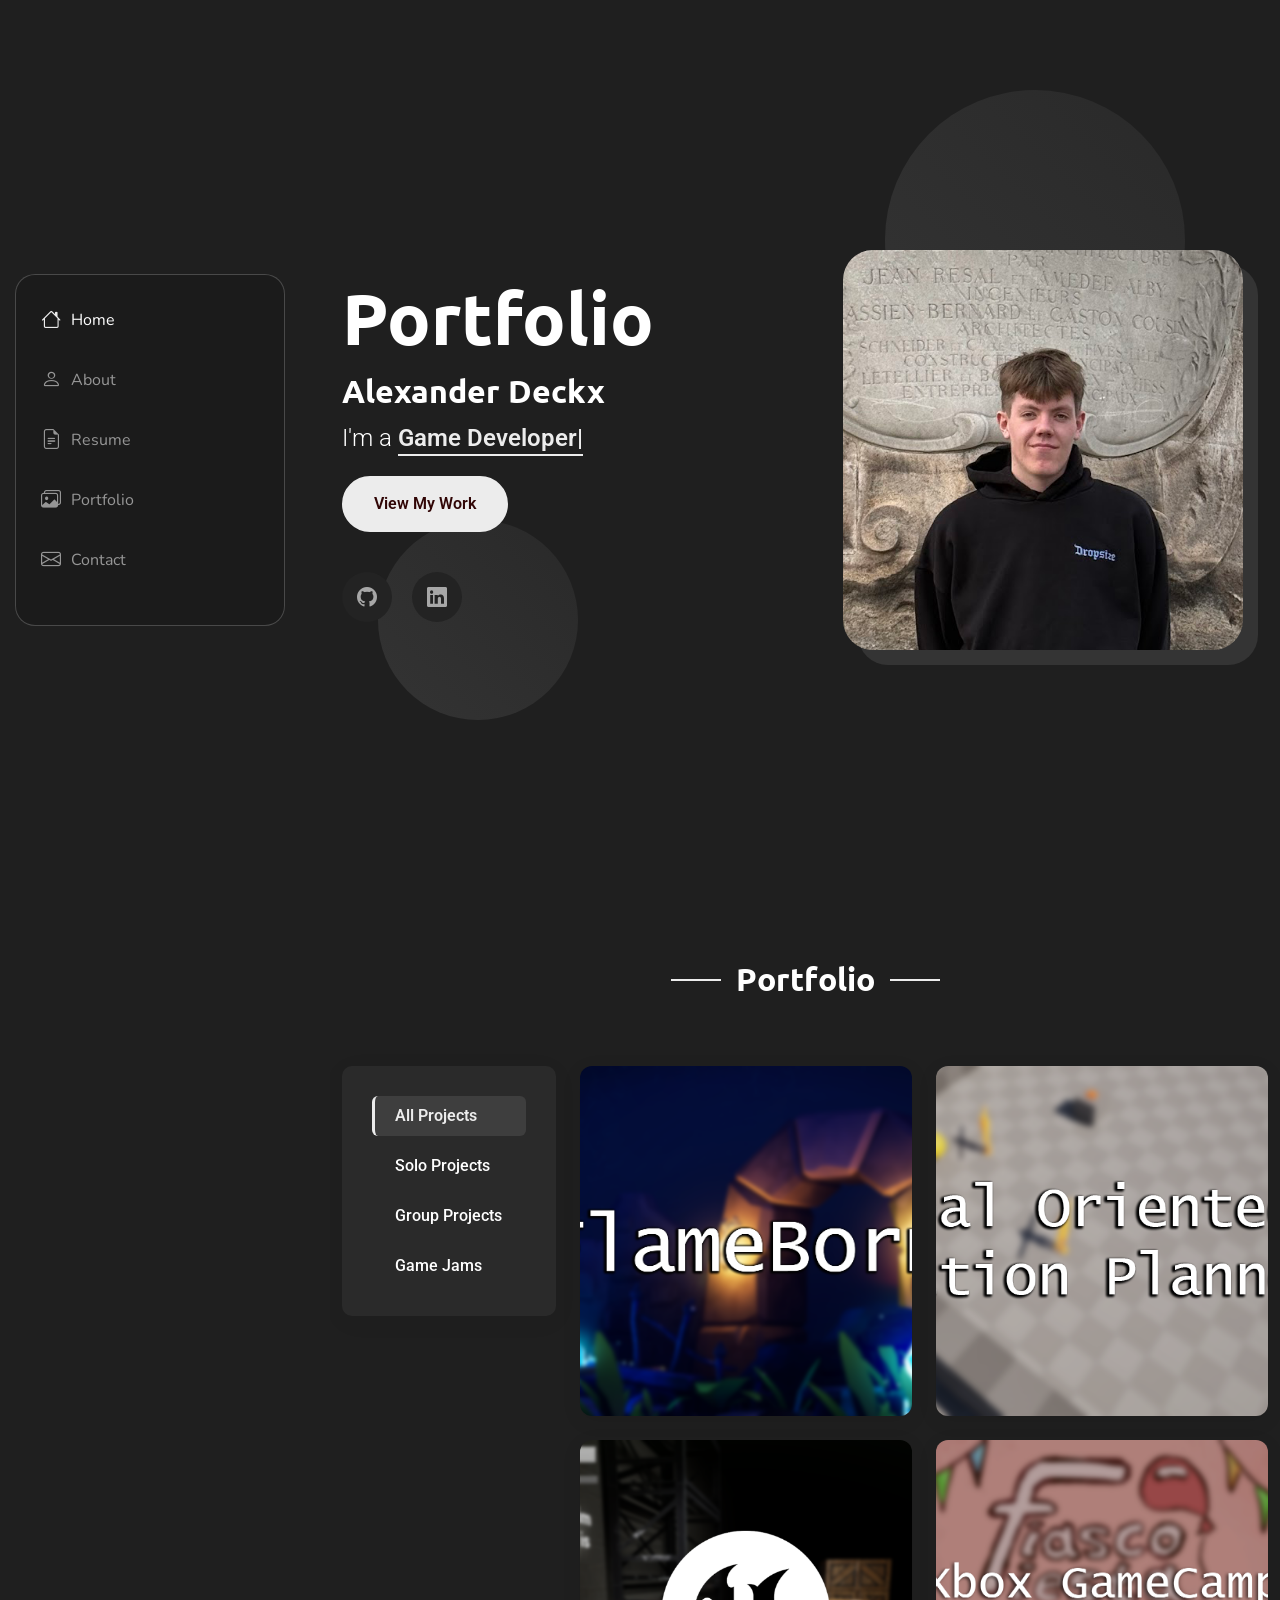
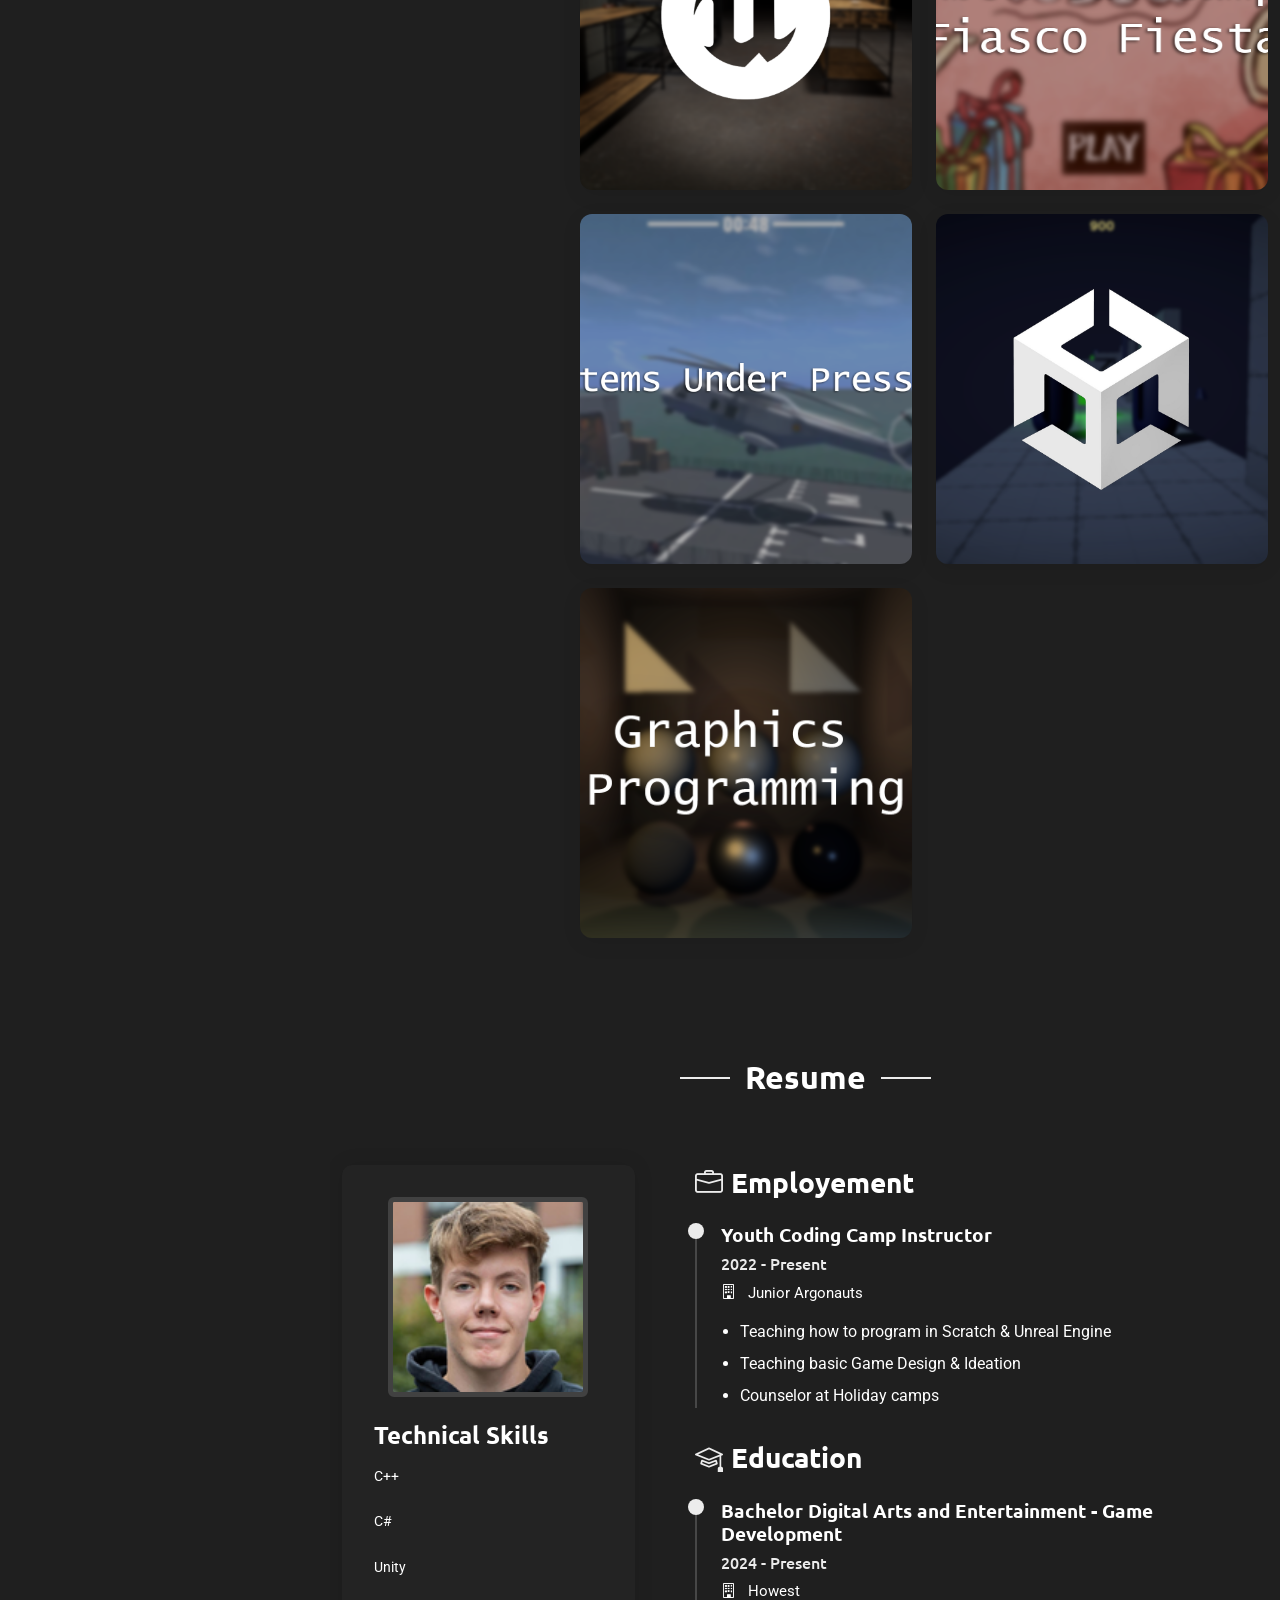
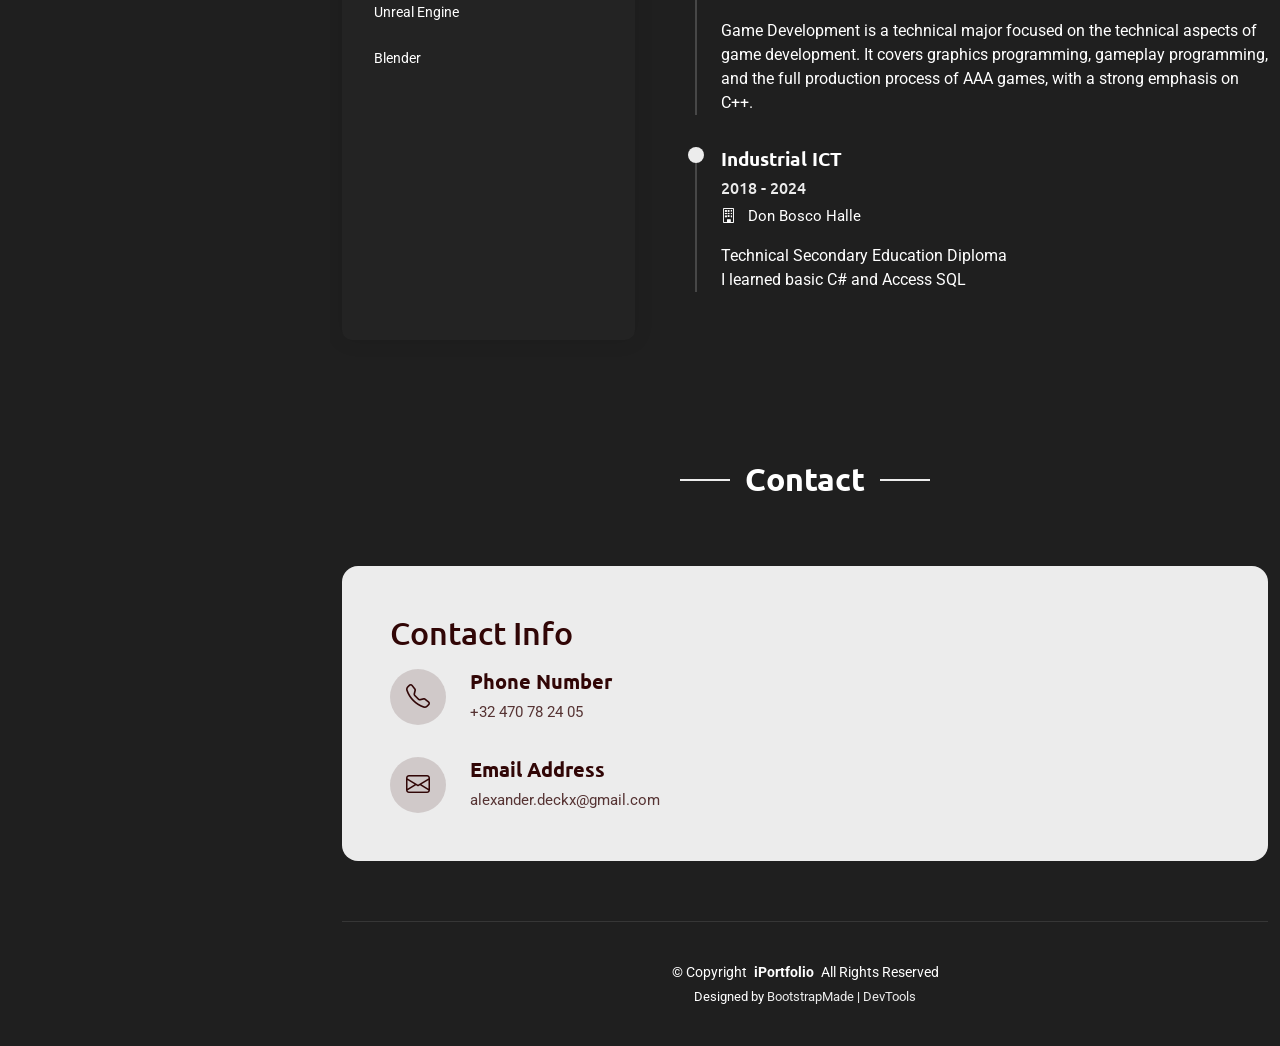
==== index.html @ d5bca40c "added goap to portfolio" ====
<!DOCTYPE html>
<html lang="en">

<head>
  <meta charset="utf-8">
  <meta content="width=device-width, initial-scale=1.0" name="viewport">
  <title>Portfolio - Alexander Deckx</title>
  <meta name="description" content="">
  <meta name="keywords" content="">

  <!-- Favicons -->
  <link href="assets/img/favicon.png" rel="icon">
  <link href="assets/img/favicon.png" rel="apple-touch-icon">

  <!-- Fonts -->
  <link href="https://fonts.googleapis.com" rel="preconnect">
  <link href="https://fonts.gstatic.com" rel="preconnect" crossorigin>
  <link href="https://fonts.googleapis.com/css2?family=Roboto:ital,wght@0,100;0,300;0,400;0,500;0,700;0,900;1,100;1,300;1,400;1,500;1,700;1,900&family=Ubuntu:ital,wght@0,300;0,400;0,500;0,700;1,300;1,400;1,500;1,700&family=Nunito:ital,wght@0,200;0,300;0,400;0,500;0,600;0,700;0,800;0,900;1,200;1,300;1,400;1,500;1,600;1,700;1,800;1,900&display=swap" rel="stylesheet">

  <!-- Vendor CSS Files -->
  <link href="assets/vendor/bootstrap/css/bootstrap.min.css" rel="stylesheet">
  <link href="assets/vendor/bootstrap-icons/bootstrap-icons.css" rel="stylesheet">
  <link href="assets/vendor/aos/aos.css" rel="stylesheet">
  <link href="assets/vendor/glightbox/css/glightbox.min.css" rel="stylesheet">
  <link href="assets/vendor/swiper/swiper-bundle.min.css" rel="stylesheet">

  <!-- Main CSS File -->
  <link href="assets/css/main.css" rel="stylesheet">

  <!-- =======================================================
  * Template Name: SnapFolio
  * Template URL: https://bootstrapmade.com/snapfolio-bootstrap-portfolio-template/
  * Updated: Jul 21 2025 with Bootstrap v5.3.7
  * Author: BootstrapMade.com
  * License: https://bootstrapmade.com/license/
  ======================================================== -->
</head>

<body class="index-page">

  <header id="header" class="header dark-background d-flex flex-column justify-content-center">
    <i class="header-toggle d-xl-none bi bi-list"></i>

    <div class="header-container d-flex flex-column align-items-start">
      <nav id="navmenu" class="navmenu">
        <ul>
          <li><a href="#hero" class="active"><i class="bi bi-house navicon"></i>Home</a></li>
          <li><a href="#about"><i class="bi bi-person navicon"></i> About</a></li>
          <li><a href="#resume"><i class="bi bi-file-earmark-text navicon"></i> Resume</a></li>
          <li><a href="#portfolio"><i class="bi bi-images navicon"></i> Portfolio</a></li>
          <li><a href="#contact"><i class="bi bi-envelope navicon"></i> Contact</a></li>
        </ul>
      </nav>

      <!--<div class="social-links text-center">
        <a href="#" class="twitter"><i class="bi bi-twitter-x"></i></a>
        <a href="#" class="facebook"><i class="bi bi-facebook"></i></a>
        <a href="#" class="instagram"><i class="bi bi-instagram"></i></a>
        <a href="#" class="google-plus"><i class="bi bi-skype"></i></a>
        <a href="#" class="linkedin"><i class="bi bi-linkedin"></i></a>
      </div>-->

    </div>

  </header>

  <main class="main">

    <!-- Hero Section -->
    <section id="hero" class="hero section">

      <div class="background-elements">
        <div class="bg-circle circle-1"></div>
        <div class="bg-circle circle-2"></div>
      </div>

      <div class="hero-content">

        <div class="container">
          <div class="row align-items-center">

            <div class="col-lg-6" data-aos="fade-right" data-aos-delay="100">
              <div class="hero-text">
                <h1>Portfolio</h1>
                <h2>Alexander Deckx</h2>
                <p class="lead">I'm a <span class="typed" data-typed-items="Game Developer, Programmer, Programming Instructor, Basketball Player"></span></p>
                <!--<p class="description">Passionate about developing engaging, interactive and immersive games</p>-->
                <div class="hero-actions">
                  <a href="#portfolio" class="btn btn-primary">View My Work</a>
                </div>

                <div class="social-links">
                   <a href="https://github.com/DeckxAlexander" target="_blank"><i class="bi bi-github"></i></a>
                   <a href="https://www.linkedin.com/in/alexander-deckx-92268b419/"><i class="bi bi-linkedin"></i></a>
                 </div>
               </div>
             </div>
 
             <div class="col-lg-6" data-aos="fade-left" data-aos-delay="200">
               <div class="hero-visual">
                 <div class="profile-container">
                   <div class="profile-background"></div>
                   <img src="assets/img/profile/profile-3.png" alt="Alexander Deckx" class="profile-image">
                 </div>
               </div>
             </div>
 
           </div>
         </div>
       </div>
 
     </section><!-- /Hero Section -->

     <!-- Portfolio Section -->
    <section id="portfolio" class="portfolio section">

      <!-- Section Title -->
      <div class="container section-title" data-aos="fade-up">
        <h2>Portfolio</h2>
        <!--<p>Magnam dolores commodi suscipit. Necessitatibus eius consequatur ex aliquid fuga eum quidem. Sit sint consectetur velit. Quisquam quos quisquam cupiditate. Et nemo qui impedit suscipit alias ea. Quia fugiat sit in iste officiis commodi quidem hic quas.</p>-->
      </div><!-- End Section Title -->

      <div class="container" data-aos="fade-up" data-aos-delay="100">

        <div class="isotope-layout" data-default-filter="*" data-layout="masonry" data-sort="original-order">

          <div class="row">
            <div class="col-lg-3 filter-sidebar">
              <div class="filters-wrapper" data-aos="fade-right" data-aos-delay="150">
                <ul class="portfolio-filters isotope-filters">
                  <li data-filter="*" class="filter-active">All Projects</li>
                  <li data-filter=".filter-soloprojects">Solo Projects</li>
                  <li data-filter=".filter-groupprojects">Group Projects</li>
                  <li data-filter=".filter-gamejams">Game Jams</li>
                </ul>
              </div>
            </div>


            
            <div class="col-lg-9">
              <div class="row gy-4 portfolio-container isotope-container" data-aos="fade-up" data-aos-delay="200">
                <div class="col-lg-6 col-md-6 portfolio-item isotope-item filter-groupprojects">
                  <a href="portfolio-details-FB.html" class="text-decoration-none">
                  <div class="portfolio-wrap">
                    <img src="assets/img/portfolio/FB/logo.png" class="img-fluid" alt="Portfolio Image" loading="lazy">
                    <div class="portfolio-info">
                      <div class="content">
                        <span class="category">Group Projects</span>
                        <h1>FlameBorn</h1>
                      </div>
                      <div class="portfolio-tags">
                        <span class="tag">Unreal Engine</span>
                        <span class="tag">C++</span>
                        <span class="tag">Local Multiplayer</span>
                        <span class="tag">Perforce</span>
                      </div>
                    </div>
                  </div>
                  </a>
                </div><!-- End Portfolio Item -->


                <div class="col-lg-6 col-md-6 portfolio-item isotope-item filter-soloprojects">
                  <a href="portfolio-details-GOAP.html" class="text-decoration-none">
                  <div class="portfolio-wrap">
                    <img src="assets/img/portfolio/GOAP/front.png" class="img-fluid" alt="Portfolio Image" loading="lazy">
                    <div class="portfolio-info">
                      <div class="content">
                        <span class="category">Solo Projects</span>
                        <h1>Goal Oriented Action Planner</h1>
                      </div>
                      <div class="portfolio-tags">
                        <span class="tag">Unreal Engine</span>
                        <span class="tag">C++</span>
                        <span class="tag">Research</span>
                      </div>
                    </div>
                  </div>
                  </a>
                </div><!-- End Portfolio Item -->



                <div class="col-lg-6 col-md-6 portfolio-item isotope-item filter-soloprojects">
                  <a href="portfolio-details-UEG.html" class="text-decoration-none">
                  <div class="portfolio-wrap">
                    <img src="assets/img/portfolio/UEG/UEG-1.png" class="img-fluid" alt="Portfolio Image" loading="lazy">
                    <div class="portfolio-info">
                      <div class="content">
                        <span class="category">Solo Projects</span>
                        <h1>Unreal Engine Game</h1>
                      </div>
                      <div class="portfolio-tags">
                        <span class="tag">Unreal Engine</span>
                        <span class="tag">Blueprint</span>
                        <span class="tag">Singleplayer</span>
                      </div>
                    </div>
                  </div>
                  </a>
                </div><!-- End Portfolio Item -->


                <div class="col-lg-6 col-md-6 portfolio-item isotope-item filter-gamejams">
                  <a href="portfolio-details-FF.html" class="text-decoration-none">
                  <div class="portfolio-wrap">
                    <img src="assets/img/portfolio/FF/front.png" class="img-fluid" alt="Portfolio Image" loading="lazy">
                    <div class="portfolio-info">
                      <div class="content">
                        <span class="category">Game Jams</span>
                        <h1>Fiasco Fiesta</h1>
                      </div>
                      <div class="portfolio-tags">
                        <span class="tag">Unity</span>
                        <span class="tag">C#</span>
                        <span class="tag">Local Multiplayer</span>
                        <span class="tag">Github</span>
                        <span class="tag">Xbox GameCamp</span>
                      </div>
                    </div>
                  </div>
                  </a>
                </div><!-- End Portfolio Item -->

                <div class="col-lg-6 col-md-6 portfolio-item isotope-item filter-groupprojects">
                  <a href="portfolio-details-SUP.html" class="text-decoration-none">
                  <div class="portfolio-wrap">
                    <img src="assets/img/portfolio/SUP/front.png" class="img-fluid" alt="Portfolio Image" loading="lazy">
                    <div class="portfolio-info">
                      <div class="content">
                        <span class="category">Group Projects</span>
                        <h1>Systems Under Pressure</h1>
                        <!--<div class="portfolio-links">
                          <a href="portfolio-details-SUP.html" title="More Details"><i class="bi bi-arrow-right"></i></a>
                        </div>-->
                      </div>
                      <div class="portfolio-tags">
                        <span class="tag">Unity</span>
                        <span class="tag">C#</span>
                        <span class="tag">Navy / Airforce</span>
                        <span class="tag">Singleplayer</span>
                        <span class="tag">Github</span>
                      </div>
                    </div>
                  </div>
                  </a>
                </div><!-- End Portfolio Item -->

                <div class="col-lg-6 col-md-6 portfolio-item isotope-item filter-soloprojects">
                  <a href="portfolio-details-UG.html" class="text-decoration-none">
                  <div class="portfolio-wrap">
                    <img src="assets/img/portfolio/UG/front.png" class="img-fluid" alt="Portfolio Image" loading="lazy">
                    <div class="portfolio-info">
                      <div class="content">
                        <span class="category">Solo Projects</span>
                        <h1>Unity Game</h1>
                      </div>
                      <div class="portfolio-tags">
                        <span class="tag">Unity</span>
                        <span class="tag">C#</span>
                        <span class="tag">Singleplayer</span>
                        <span class="tag">Prototype</span>
                      </div>
                    </div>
                  </div>
                  </a>
                </div><!-- End Portfolio Item -->


                <div class="col-lg-6 col-md-6 portfolio-item isotope-item filter-soloprojects">
                  <a href="portfolio-details-GP.html" class="text-decoration-none">
                  <div class="portfolio-wrap">
                    <img src="assets/img/portfolio/GP/front.png" class="img-fluid" alt="Portfolio Image" loading="lazy">
                    <div class="portfolio-info">
                      <div class="content">
                        <span class="category">Solo Projects</span>
                        <h1>Graphics Programming</h1>
                      </div>
                      <div class="portfolio-tags">
                        <span class="tag">Visual Studio</span>
                        <span class="tag">C++</span>
                        <span class="tag">DirectX11</span>
                      </div>
                    </div>
                  </div>
                  </a>
                </div><!-- End Portfolio Item -->
                

              </div><!-- End Portfolio Container -->
                  
            </div>
          </div>

        </div>

      </div>

    </section><!-- /Portfolio Section -->


    <!-- About Section -->
  <!--  <section id="about" class="about section">

      <div class="container" data-aos="fade-up" data-aos-delay="100">

        <div class="row">
          <div class="col-lg-5" data-aos="zoom-in" data-aos-delay="200">
            <div class="profile-card">
              <div class="profile-header">
                <div class="profile-image">
                  <img src="assets/img/profile/profile-2.png" alt="Profile Image" class="img-fluid">
                </div>
              </div>

              <div class="profile-content">
                <h3>Alexander Deckx</h3>
                <p class="profession">Game Developer</p>

                <div class="contact-links">
                  <a href="mailto:alexander.deckx@gmail.com" class="contact-item">
                    <i class="bi bi-envelope"></i>
                    alexander.deckx@gmail.com
                  </a>
                  <a href="tel:+32470782405" class="contact-item">
                    <i class="bi bi-telephone"></i>
                    +32 470 78 24 05
                  </a>
                  <a href="#" class="contact-item">
                    <i class="bi bi-geo-alt"></i>
                    Halle, Belgium
                  </a>
                </div>
              </div>
            </div>
          </div>

          <div class="col-lg-7" data-aos="fade-left" data-aos-delay="300">
            <div class="about-content">
              <div class="section-header">
                <span class="badge-text">About Me</span>
                <h2>Passionate about developing engaging, interactive and immersive games</h2>
              </div>

              <div class="description">
                <p>Hi, I’m Alexander, I'm a student at Digital Arts & Entertainment, 
                  a well-known school specializing in game development. 
                  I’m currently studying Game Development, a major with a strong focus on the technical side of video games.</p>

                <p>From the age of 12 I was already very interested in game development. I enjoy expressing my creativity by building digital, playable worlds.</p>

                <p>Outside of Coding, I play Basketball and enjoy spending time with friends and family</p>
              </div>

                          </div>
                        </div>
                      </div>
              
                    </div>
              
                  </section>-->
    

    <!-- Resume Section -->
    <section id="resume" class="resume section">

      <!-- Section Title -->
      <div class="container section-title" data-aos="fade-up">
        <h2>Resume</h2>
        <!--<p>Magnam dolores commodi suscipit. Necessitatibus eius consequatur ex aliquid fuga eum quidem. Sit sint consectetur velit. Quisquam quos quisquam cupiditate. Et nemo qui impedit suscipit alias ea. Quia fugiat sit in iste officiis commodi quidem hic quas.</p>-->
     </div><!-- End Section Title -->

      <div class="container" data-aos="fade-up" data-aos-delay="100">

        <div class="row gy-4">
          <!-- Left column with summary and contact -->
          <div class="col-lg-4">
            <div class="resume-side" data-aos="fade-right" data-aos-delay="100">
              <div class="profile-img mb-4">
                <img src="assets/img/profile/profile.webp" alt="Profile" class="img-fluid rounded">
              </div>

              <!--<h3>Professional Summary</h3>
              <p>Driven software architect with expertise in developing scalable, high-performance enterprise solutions. Passionate about leveraging cutting-edge technologies to solve complex business challenges.</p>
              -->


              <div class="skills-animation mt-4">
                <h3>Technical Skills</h3>
                <div class="skill-item">
                  <div class="d-flex justify-content-between">
                    <span>C++</span>
                    <!--<span>95%</span>-->
                  </div>
                  <!--<div class="progress">
                    <div class="progress-bar" role="progressbar" aria-valuenow="95" aria-valuemin="0" aria-valuemax="100"></div>
                  </div>-->
                </div>

                <div class="skill-item">
                  <div class="d-flex justify-content-between">
                    <span>C#</span>
                  </div>
                </div>

                <div class="skill-item">
                  <div class="d-flex justify-content-between">
                    <span>Unity</span>
                  </div>
                </div>

                <div class="skill-item">
                  <div class="d-flex justify-content-between">
                    <span>Unreal Engine</span>
                  </div>
                </div>

                <div class="skill-item">
                  <div class="d-flex justify-content-between">
                    <span>Blender</span>
                  </div>
                </div>
              </div>
            </div>
          </div>

          <!-- Right column with experience and education -->
          <div class="col-lg-8 ps-4 ps-lg-5">
            <!-- Experience Section -->
            <div class="resume-section" data-aos="fade-up">
              <h3><i class="bi bi-briefcase me-2"></i>Employement</h3>

              <div class="resume-item">
                <h4>Youth Coding Camp Instructor</h4>
                <h5>2022 - Present</h5>
                <p class="company"><i class="bi bi-building"></i> Junior Argonauts</p>
                <ul>
                  <li>Teaching how to program in Scratch & Unreal Engine</li>
                  <li>Teaching basic Game Design & Ideation</li>
                  <li>Counselor at Holiday camps</li>
                </ul>
              </div>

            <!-- Education Section -->
            <div class="resume-section" data-aos="fade-up" data-aos-delay="100">
              <h3><i class="bi bi-mortarboard me-2"></i>Education</h3>

              <div class="resume-item">
                <h4>Bachelor Digital Arts and Entertainment - Game Development</h4>
                <h5>2024 - Present</h5>
                <p class="company"><i class="bi bi-building"></i> Howest</p>
                <p>Game Development is a technical major focused on the technical aspects of game development. 
                  It covers graphics programming, gameplay programming, and the full production process of AAA games, with a strong emphasis on C++.</p>
              </div>

              <div class="resume-item">
                <h4>Industrial ICT</h4>
                <h5>2018 - 2024</h5>
                <p class="company"><i class="bi bi-building"></i> Don Bosco Halle</p>
                <p>Technical Secondary Education Diploma</p>
                <p>I learned basic C# and Access SQL</p>
              </div>
            </div>
          </div>
        </div>

      </div>

    </section><!-- /Resume Section -->

    
    <!-- Contact Section -->
    <section id="contact" class="contact section">

      <!-- Section Title -->
      <div class="container section-title" data-aos="fade-up">
        <h2>Contact</h2>
      </div><!-- End Section Title -->

      <div class="container">
            <div class="info-box">
              <h3>Contact Info</h3>

              <div class="info-item">
                <div class="icon-box">
                  <i class="bi bi-telephone"></i>
                </div>
                <div class="content">
                  <h4>Phone Number</h4>
                  <p>+32 470 78 24 05</p>
                </div>
              </div>

              <div class="info-item">
                <div class="icon-box">
                  <i class="bi bi-envelope"></i>
                </div>
                <div class="content">
                  <h4>Email Address</h4>
                  <p>alexander.deckx@gmail.com</p>
                </div>
              </div>
            </div>
          </div>

    </section><!-- /Contact Section -->

  </main>

  <footer id="footer" class="footer position-relative">

    <div class="container">
      <div class="copyright text-center ">
        <p>© <span>Copyright</span> <strong class="px-1 sitename">iPortfolio</strong> <span>All Rights Reserved</span></p>
      </div>
      <div class="credits">
        <!-- All the links in the footer should remain intact. -->
        <!-- You can delete the links only if you've purchased the pro version. -->
        <!-- Licensing information: https://bootstrapmade.com/license/ -->
        <!-- Purchase the pro version with working PHP/AJAX contact form: [buy-url] -->
        Designed by <a href="https://bootstrapmade.com/">BootstrapMade</a> | <a href="https://bootstrapmade.com/tools/">DevTools</a>
      </div>
    </div>

  </footer>

  <!-- Scroll Top -->
  <a href="#" id="scroll-top" class="scroll-top d-flex align-items-center justify-content-center"><i class="bi bi-arrow-up-short"></i></a>

  <!-- Preloader -->
  <div id="preloader"></div>

  <!-- Vendor JS Files -->
  <script src="assets/vendor/bootstrap/js/bootstrap.bundle.min.js"></script>
  <script src="assets/vendor/php-email-form/validate.js"></script>
  <script src="assets/vendor/aos/aos.js"></script>
  <script src="assets/vendor/typed.js/typed.umd.js"></script>
  <script src="assets/vendor/purecounter/purecounter_vanilla.js"></script>
  <script src="assets/vendor/waypoints/noframework.waypoints.js"></script>
  <script src="assets/vendor/isotope-layout/isotope.pkgd.min.js"></script>
  <script src="assets/vendor/imagesloaded/imagesloaded.pkgd.min.js"></script>
  <script src="assets/vendor/glightbox/js/glightbox.min.js"></script>
  <script src="assets/vendor/swiper/swiper-bundle.min.js"></script>

  <!-- Main JS File -->
  <script src="assets/js/main.js"></script>

</body>

</html>
---- assets/css/main.css ----
/**
* Template Name: SnapFolio
* Template URL: https://bootstrapmade.com/snapfolio-bootstrap-portfolio-template/
* Updated: Jul 21 2025 with Bootstrap v5.3.7
* Author: BootstrapMade.com
* License: https://bootstrapmade.com/license/
*/

/*--------------------------------------------------------------
# Font & Color Variables
# Help: https://bootstrapmade.com/color-system/
--------------------------------------------------------------*/
/* Fonts */
:root {
  --default-font: "Roboto",  system-ui, -apple-system, "Segoe UI", Roboto, "Helvetica Neue", Arial, "Noto Sans", "Liberation Sans", sans-serif, "Apple Color Emoji", "Segoe UI Emoji", "Segoe UI Symbol", "Noto Color Emoji";
  --heading-font: "Ubuntu",  sans-serif;
  --nav-font: "Nunito",  sans-serif;
}

/* Global Colors - The following color variables are used throughout the website. Updating them here will change the color scheme of the entire website */
:root { 
  --background-color: #1f1f1f; /* Background color for the entire website, including individual sections */
  --default-color: #ffffff; /* Default color used for the majority of the text content across the entire website */
  --heading-color: #ffffff; /* Color for headings, subheadings and title throughout the website */
  --accent-color: #ececec; /* Accent color that represents your brand on the website. It's used for buttons, links, and other elements that need to stand out */
  --surface-color: #232323; /* The surface color is used as a background of boxed elements within sections, such as cards, icon boxes, or other elements that require a visual separation from the global background. */
  --contrast-color: #310606; /* Contrast color for text, ensuring readability against backgrounds of accent, heading, or default colors. */
}

/* Nav Menu Colors - The following color variables are used specifically for the navigation menu. They are separate from the global colors to allow for more customization options */
:root {
  --nav-color: rgba(236, 236, 236, 0.59);  /* The default color of the main navmenu links */
  --nav-hover-color: #ffffff; /* Applied to main navmenu links when they are hovered over or active */
  --nav-mobile-background-color: #393939; /* Used as the background color for mobile navigation menu */
  --nav-dropdown-background-color: #393939; /* Used as the background color for dropdown items that appear when hovering over primary navigation items */
  --nav-dropdown-color: #ffffff; /* Used for navigation links of the dropdown items in the navigation menu. */
  --nav-dropdown-hover-color: #ececec; /* Similar to --nav-hover-color, this color is applied to dropdown navigation links when they are hovered over. */
}

/* Color Presets - These classes override global colors when applied to any section or element, providing reuse of the sam color scheme. */

.light-background {
  --background-color: #2c2c2c;
  --surface-color: #323232;
}

.dark-background {
  --background-color: #040b14;
  --default-color: #ffffff;
  --heading-color: #ffffff;
  --surface-color: #151f2b;
  --contrast-color: #ffffff;
}

/* Smooth scroll */
:root {
  scroll-behavior: smooth;
}

/*--------------------------------------------------------------
# General Styling & Shared Classes
--------------------------------------------------------------*/
body {
  color: var(--default-color);
  background-color: var(--background-color);
  font-family: var(--default-font);
}

a {
  color: var(--accent-color);
  text-decoration: none;
  transition: 0.3s;
}

a:hover {
  color: color-mix(in srgb, var(--accent-color), transparent 25%);
  text-decoration: none;
}

h1,
h2,
h3,
h4,
h5,
h6 {
  color: var(--heading-color);
  font-family: var(--heading-font);
}

/* PHP Email Form Messages
------------------------------*/
.php-email-form .error-message {
  display: none;
  background: #df1529;
  color: #ffffff;
  text-align: left;
  padding: 15px;
  margin-bottom: 24px;
  font-weight: 600;
}

.php-email-form .sent-message {
  display: none;
  color: #ffffff;
  background: #059652;
  text-align: center;
  padding: 15px;
  margin-bottom: 24px;
  font-weight: 600;
}

.php-email-form .loading {
  display: none;
  background: var(--surface-color);
  text-align: center;
  padding: 15px;
  margin-bottom: 24px;
}

.php-email-form .loading:before {
  content: "";
  display: inline-block;
  border-radius: 50%;
  width: 24px;
  height: 24px;
  margin: 0 10px -6px 0;
  border: 3px solid var(--accent-color);
  border-top-color: var(--surface-color);
  animation: php-email-form-loading 1s linear infinite;
}

@keyframes php-email-form-loading {
  0% {
    transform: rotate(0deg);
  }

  100% {
    transform: rotate(360deg);
  }
}

/*--------------------------------------------------------------
# Global Header
--------------------------------------------------------------*/
.header {
  --background-color: #1b1b1b;
  --contrast-color: #444444;
  color: var(--default-color);
  position: fixed;
  top: 0;
  left: 0;
  bottom: 0;
  padding: 0 15px;
  width: 300px;
  transition: all ease-in-out 0.3s;
  overflow-y: auto;
  z-index: 997;
}

.header .header-container {
  border-radius: 20px;
  padding: 15px;
  background-color: var(--background-color);
  border: 1px solid color-mix(in srgb, var(--default-color), transparent 80%);
}

.header .social-links {
  margin: 0 0 10px 0;
}

.header .social-links a {
  font-size: 16px;
  display: inline-flex;
  align-items: center;
  justify-content: center;
  background: color-mix(in srgb, var(--default-color), transparent 90%);
  color: var(--default-color);
  margin: 0 2px;
  border-radius: 50%;
  text-align: center;
  width: 40px;
  height: 40px;
  transition: 0.3s;
}

.header .social-links a:hover {
  color: var(--contrast-color);
  background: var(--accent-color);
}

@media (min-width: 1200px) {

  .header~main,
  .header~#footer {
    margin-left: 330px;
  }
}

@media (max-width: 1199px) {
  .header {
    left: -100%;
  }
}

.header.header-show {
  left: 0;
}

.header .header-toggle {
  color: var(--contrast-color);
  background-color: var(--accent-color);
  font-size: 22px;
  display: flex;
  align-items: center;
  justify-content: center;
  width: 40px;
  height: 40px;
  border-radius: 50%;
  cursor: pointer;
  position: fixed;
  top: 15px;
  right: 15px;
  z-index: 9999;
  transition: background-color 0.3s;
}

.header .header-toggle:hover {
  color: var(--contrast-color);
  background-color: color-mix(in srgb, var(--accent-color) 90%, white 15%);
}

/*--------------------------------------------------------------
# Navigation Menu
--------------------------------------------------------------*/
.mobile-nav-toggle {
  display: none;
}

.navmenu {
  padding: 0;
  z-index: 9997;
  width: 100%;
}

.navmenu ul {
  list-style: none;
  padding: 0 0 20px 0;
  margin: 0;
}

.navmenu a,
.navmenu a:focus {
  color: var(--nav-color);
  padding: 15px 10px;
  font-family: var(--nav-font);
  font-size: 16px;
  font-weight: 400;
  display: flex;
  align-items: center;
  white-space: nowrap;
  transition: 0.3s;
  width: 100%;
}

.navmenu a .navicon,
.navmenu a:focus .navicon {
  font-size: 20px;
  margin-right: 10px;
}

.navmenu a .toggle-dropdown,
.navmenu a:focus .toggle-dropdown {
  font-size: 12px;
  line-height: 0;
  margin-left: auto;
  width: 30px;
  height: 30px;
  display: flex;
  align-items: center;
  justify-content: center;
  border-radius: 50%;
  transition: 0.3s;
  flex-shrink: 0;
  background-color: color-mix(in srgb, var(--accent-color), transparent 90%);
}

.navmenu a .toggle-dropdown:hover,
.navmenu a:focus .toggle-dropdown:hover {
  background-color: var(--accent-color);
  color: var(--contrast-color);
}

.navmenu a:hover,
.navmenu .active,
.navmenu .active:focus {
  color: var(--nav-hover-color);
}

.navmenu a:hover .navicon,
.navmenu .active .navicon,
.navmenu .active:focus .navicon {
  color: var(--accent-color);
}

.navmenu .active .toggle-dropdown,
.navmenu .active:focus .toggle-dropdown {
  background-color: var(--accent-color);
  color: var(--contrast-color);
  transform: rotate(180deg);
}

.navmenu .dropdown {
  display: block;
}

.navmenu .dropdown a,
.navmenu .dropdown a:focus {
  color: --nav-dropdown-color;
}

.navmenu .dropdown a:hover,
.navmenu .dropdown .active,
.navmenu .dropdown .active:focus {
  color: var(--nav-dropdown-hover-color);
}

.navmenu .dropdown ul {
  position: static;
  display: none;
  z-index: 99;
  padding: 5px 10px;
  margin: 5px 10px;
  background-color: var(--nav-dropdown-background-color);
  border: 1px solid color-mix(in srgb, var(--default-color), transparent 90%);
  box-shadow: none;
  transition: all 0.5s ease-in-out;
}

.navmenu .dropdown ul ul {
  background-color: rgba(33, 37, 41, 0.1);
}

.navmenu .dropdown>.dropdown-active {
  display: block;
  background-color: rgba(33, 37, 41, 0.03);
}

/*--------------------------------------------------------------
# Global Footer
--------------------------------------------------------------*/
.footer {
  color: var(--default-color);
  background-color: var(--background-color);
  font-size: 14px;
  padding: 0 0 40px 0;
  position: relative;
}

.footer .copyright {
  padding-top: 40px;
  border-top: 1px solid color-mix(in srgb, var(--default-color), transparent 90%);
}

.footer .copyright p {
  margin-bottom: 0;
}

.footer .credits {
  margin-top: 4px;
  font-size: 13px;
  text-align: center;
}

/*--------------------------------------------------------------
# Preloader
--------------------------------------------------------------*/
#preloader {
  position: fixed;
  inset: 0;
  z-index: 999999;
  overflow: hidden;
  background: var(--background-color);
  transition: all 0.6s ease-out;
}

#preloader:before {
  content: "";
  position: fixed;
  top: calc(50% - 30px);
  left: calc(50% - 30px);
  border: 6px solid #ffffff;
  border-color: var(--accent-color) transparent var(--accent-color) transparent;
  border-radius: 50%;
  width: 60px;
  height: 60px;
  animation: animate-preloader 1.5s linear infinite;
}

@keyframes animate-preloader {
  0% {
    transform: rotate(0deg);
  }

  100% {
    transform: rotate(360deg);
  }
}

/*--------------------------------------------------------------
# Scroll Top Button
--------------------------------------------------------------*/
.scroll-top {
  position: fixed;
  visibility: hidden;
  opacity: 0;
  right: 15px;
  bottom: -15px;
  z-index: 99999;
  background-color: var(--accent-color);
  width: 44px;
  height: 44px;
  border-radius: 50px;
  transition: all 0.4s;
}

.scroll-top i {
  font-size: 24px;
  color: var(--contrast-color);
  line-height: 0;
}

.scroll-top:hover {
  background-color: color-mix(in srgb, var(--accent-color), transparent 20%);
  color: var(--contrast-color);
}

.scroll-top.active {
  visibility: visible;
  opacity: 1;
  bottom: 15px;
}

/*--------------------------------------------------------------
# Disable aos animation delay on mobile devices
--------------------------------------------------------------*/
@media screen and (max-width: 768px) {
  [data-aos-delay] {
    transition-delay: 0 !important;
  }
}

/*--------------------------------------------------------------
# Global Page Titles & Breadcrumbs
--------------------------------------------------------------*/
.page-title {
  color: var(--default-color);
  padding: 25px 0 0 0;
  position: relative;
}

.page-title .container {
  border-bottom: 1px solid color-mix(in srgb, var(--default-color), transparent 90%);
  padding-bottom: 25px;
}

.page-title h1 {
  font-size: 24px;
  font-weight: 700;
}

.page-title .breadcrumbs ol {
  display: flex;
  flex-wrap: wrap;
  list-style: none;
  padding: 0;
  margin: 0;
  font-size: 14px;
  font-weight: 400;
}

.page-title .breadcrumbs ol li+li {
  padding-left: 10px;
}

.page-title .breadcrumbs ol li+li::before {
  content: "/";
  display: inline-block;
  padding-right: 10px;
  color: color-mix(in srgb, var(--default-color), transparent 70%);
}

/*--------------------------------------------------------------
# Global Sections
--------------------------------------------------------------*/
section,
.section {
  color: var(--default-color);
  background-color: var(--background-color);
  padding: 60px 0;
  overflow: clip;
}

/*--------------------------------------------------------------
# Global Section Titles
--------------------------------------------------------------*/
.section-title {
  text-align: center;
  padding-bottom: 60px;
  position: relative;
}

.section-title h2 {
  font-size: 32px;
  font-weight: 700;
  position: relative;
}

.section-title h2:before,
.section-title h2:after {
  content: "";
  width: 50px;
  height: 2px;
  background: var(--accent-color);
  display: inline-block;
}

.section-title h2:before {
  margin: 0 15px 10px 0;
}

.section-title h2:after {
  margin: 0 0 10px 15px;
}

.section-title p {
  margin-bottom: 0;
}

/*--------------------------------------------------------------
# Hero Section
--------------------------------------------------------------*/
.hero {
  min-height: 100vh;
  position: relative;
  overflow: hidden;
  display: flex;
  align-items: center;
}

.hero .background-elements {
  position: absolute;
  top: 0;
  left: 0;
  width: 100%;
  height: 100%;
  z-index: 1;
  overflow: hidden;
}

.hero .background-elements .bg-circle {
  position: absolute;
  border-radius: 50%;
  background: linear-gradient(45deg, color-mix(in srgb, var(--accent-color), transparent 90%), color-mix(in srgb, var(--accent-color), transparent 95%));
  animation: float 6s ease-in-out infinite;
}

.hero .background-elements .bg-circle.circle-1 {
  width: 300px;
  height: 300px;
  top: 10%;
  right: 10%;
  animation-delay: 0s;
}

.hero .background-elements .bg-circle.circle-2 {
  width: 200px;
  height: 200px;
  bottom: 20%;
  left: 5%;
  animation-delay: 2s;
}

.hero .hero-content {
  position: relative;
  width: 100%;
  z-index: 2;
}

.hero .container {
  position: relative;
  z-index: 3;
}

.hero .hero-text h1 {
  font-size: 72px;
  font-weight: 800;
  line-height: 1.1;
  margin-bottom: 15px;
  color: var(--heading-color);
}

.hero .hero-text h1 .accent-text {
  color: var(--accent-color);
  position: relative;
}

.hero .hero-text h1 .accent-text::after {
  content: "";
  position: absolute;
  bottom: -5px;
  left: 0;
  width: 100%;
  height: 3px;
  background: linear-gradient(90deg, var(--accent-color), color-mix(in srgb, var(--accent-color), transparent 50%));
}

.hero .hero-text h2 {
  font-size: 32px;
  font-weight: 600;
  color: var(--heading-color);
  margin-bottom: 10px;
}

.hero .hero-text .lead {
  font-size: 24px;
  margin-bottom: 20px;
  color: var(--default-color);
}

.hero .hero-text .lead span {
  color: var(--accent-color);
  font-weight: 600;
  border-bottom: 2px solid var(--accent-color);
  padding-bottom: 2px;
}

.hero .hero-text .description {
  font-size: 18px;
  line-height: 1.6;
  color: color-mix(in srgb, var(--default-color), transparent 20%);
  margin-bottom: 40px;
  max-width: 500px;
}

.hero .hero-actions {
  display: flex;
  gap: 20px;
  margin-bottom: 40px;
  flex-wrap: wrap;
}

.hero .hero-actions .btn {
  padding: 14px 30px;
  font-size: 16px;
  font-weight: 600;
  border-radius: 50px;
  text-decoration: none;
  transition: all 0.3s ease;
  border: 2px solid;
}

.hero .hero-actions .btn.btn-primary {
  background-color: var(--accent-color);
  color: var(--contrast-color);
  border-color: var(--accent-color);
}

.hero .hero-actions .btn.btn-primary:hover {
  background-color: color-mix(in srgb, var(--accent-color), black 10%);
  transform: translateY(-2px);
  box-shadow: 0 8px 25px color-mix(in srgb, var(--accent-color), transparent 70%);
}

.hero .hero-actions .btn.btn-outline {
  background-color: transparent;
  color: var(--accent-color);
  border-color: var(--accent-color);
}

.hero .hero-actions .btn.btn-outline:hover {
  background-color: var(--accent-color);
  color: var(--contrast-color);
  transform: translateY(-2px);
}

.hero .social-links {
  display: flex;
  gap: 20px;
}

.hero .social-links a {
  width: 50px;
  height: 50px;
  display: flex;
  align-items: center;
  justify-content: center;
  background-color: var(--surface-color);
  color: color-mix(in srgb, var(--default-color), transparent 40%);
  border-radius: 50%;
  font-size: 20px;
  transition: all 0.3s ease;
}

.hero .social-links a:hover {
  color: var(--contrast-color);
  background-color: var(--accent-color);
  transform: translateY(-3px);
  box-shadow: 0 8px 25px color-mix(in srgb, var(--accent-color), transparent 70%);
}

.hero .hero-visual {
  display: flex;
  justify-content: center;
  align-items: center;
  height: 100%;
}

.hero .hero-visual .profile-container {
  position: relative;
  width: 400px;
  height: 400px;
}

.hero .hero-visual .profile-container .profile-background {
  position: absolute;
  top: 15px;
  left: 15px;
  width: 100%;
  height: 100%;
  background: color-mix(in srgb, var(--accent-color), transparent 90%);
  border-radius: 30px;
  z-index: 1;
}

.hero .hero-visual .profile-container .profile-image {
  position: relative;
  width: 100%;
  height: 100%;
  object-fit: cover;
  border-radius: 30px;
  z-index: 2;
}

@keyframes float {

  0%,
  100% {
    transform: translateY(0px);
  }

  50% {
    transform: translateY(-20px);
  }
}

@keyframes floatIcon {

  0%,
  100% {
    transform: translateY(0px) rotate(0deg);
  }

  50% {
    transform: translateY(-10px) rotate(5deg);
  }
}

@media (max-width: 992px) {
  .hero .hero-text {
    text-align: center;
    margin-bottom: 50px;
  }

  .hero .hero-text h1 {
    font-size: 56px;
  }

  .hero .hero-text h2 {
    font-size: 28px;
  }

  .hero .hero-text .lead {
    font-size: 20px;
  }

  .hero .hero-visual .profile-container {
    width: 350px;
    height: 350px;
  }
}

@media (max-width: 768px) {
  .hero .hero-text h1 {
    font-size: 42px;
  }

  .hero .hero-text h2 {
    font-size: 24px;
  }

  .hero .hero-text .lead {
    font-size: 18px;
  }

  .hero .hero-text .description {
    font-size: 16px;
  }

  .hero .hero-actions {
    justify-content: center;
  }

  .hero .hero-actions .btn {
    padding: 12px 25px;
    font-size: 14px;
  }

  .hero .hero-visual .profile-container {
    width: 300px;
    height: 300px;
  }

  .hero .background-elements .bg-circle.circle-1 {
    width: 200px;
    height: 200px;
  }

  .hero .background-elements .bg-circle.circle-2 {
    width: 150px;
    height: 150px;
  }

  .hero .background-elements .bg-circle.circle-3 {
    width: 100px;
    height: 100px;
  }
}

/*--------------------------------------------------------------
# About Section
--------------------------------------------------------------*/
.about .profile-card {
  background: linear-gradient(135deg, var(--surface-color) 0%, color-mix(in srgb, var(--surface-color), var(--accent-color) 5%) 100%);
  border-radius: 2rem;
  padding: 2.5rem;
  text-align: center;
  box-shadow: 0 20px 40px rgba(0, 0, 0, 0.08);
  border: 1px solid color-mix(in srgb, var(--accent-color), transparent 90%);
  position: relative;
  overflow: hidden;
}

.about .profile-card::before {
  content: "";
  position: absolute;
  top: 0;
  left: 0;
  right: 0;
  height: 4px;
  background: linear-gradient(90deg, var(--accent-color), color-mix(in srgb, var(--accent-color), var(--heading-color) 30%));
}

@media (max-width: 991px) {
  .about .profile-card {
    margin-bottom: 3rem;
  }
}

.about .profile-header {
  position: relative;
  margin-bottom: 2rem;
}

.about .profile-header .profile-image {
  width: 160px;
  height: 160px;
  margin: 0 auto 1.5rem;
  border-radius: 50%;
  overflow: hidden;
  border: 4px solid var(--accent-color);
  box-shadow: 0 10px 30px rgba(0, 0, 0, 0.15);
}

.about .profile-header .profile-image img {
  width: 100%;
  height: 100%;
  object-fit: cover;
}

.about .profile-header .profile-badge {
  position: absolute;
  bottom: 20px;
  right: calc(50% - 65px);
  width: 32px;
  height: 32px;
  background-color: var(--accent-color);
  border-radius: 50%;
  display: flex;
  align-items: center;
  justify-content: center;
  border: 3px solid var(--surface-color);
}

.about .profile-header .profile-badge i {
  color: var(--contrast-color);
  font-size: 14px;
}

.about .profile-content h3 {
  font-size: 1.5rem;
  font-weight: 700;
  margin-bottom: 0.5rem;
  color: var(--heading-color);
}

.about .profile-content .profession {
  color: var(--accent-color);
  font-weight: 500;
  margin-bottom: 2rem;
}

.about .contact-links {
  display: flex;
  flex-direction: column;
  gap: 1rem;
}

.about .contact-links .contact-item {
  display: flex;
  align-items: center;
  gap: 0.75rem;
  padding: 0.75rem 1rem;
  background-color: color-mix(in srgb, var(--surface-color), var(--background-color) 50%);
  border-radius: 0.75rem;
  text-decoration: none;
  color: var(--default-color);
  transition: all 0.3s;
  border: 1px solid color-mix(in srgb, var(--default-color), transparent 90%);
}

.about .contact-links .contact-item:hover {
  background-color: var(--accent-color);
  color: var(--contrast-color);
  transform: translateY(-2px);
  box-shadow: 0 5px 20px color-mix(in srgb, var(--accent-color), transparent 70%);
}

.about .contact-links .contact-item i {
  font-size: 1rem;
  width: 18px;
}

.about .about-content {
  padding-left: 3rem;
}

@media (max-width: 991px) {
  .about .about-content {
    padding-left: 0;
  }
}

.about .about-content .section-header {
  margin-bottom: 2rem;
}

.about .about-content .section-header .badge-text {
  display: inline-block;
  background: linear-gradient(135deg, var(--accent-color), color-mix(in srgb, var(--accent-color), var(--heading-color) 20%));
  color: var(--contrast-color);
  padding: 0.5rem 1.5rem;
  border-radius: 2rem;
  font-size: 0.875rem;
  font-weight: 600;
  letter-spacing: 0.5px;
  margin-bottom: 1.5rem;
}

.about .about-content .section-header h2 {
  font-size: 2.25rem;
  font-weight: 700;
  line-height: 1.3;
  margin: 0;
}

@media (max-width: 768px) {
  .about .about-content .section-header h2 {
    font-size: 1.875rem;
  }
}

.about .about-content .description {
  margin-bottom: 2.5rem;
}

.about .about-content .description p {
  font-size: 1.1rem;
  line-height: 1.7;
  color: color-mix(in srgb, var(--default-color), transparent 20%);
  margin-bottom: 1.5rem;
}

.about .about-content .description p:last-child {
  margin-bottom: 0;
}

.about .stats-grid {
  display: grid;
  grid-template-columns: repeat(3, 1fr);
  gap: 2rem;
  margin-bottom: 2.5rem;
  padding: 2rem;
  background-color: var(--surface-color);
  border-radius: 1.5rem;
  box-shadow: 0 10px 30px rgba(0, 0, 0, 0.05);
}

@media (max-width: 768px) {
  .about .stats-grid {
    grid-template-columns: 1fr;
    gap: 1.5rem;
    text-align: center;
  }
}

.about .stats-grid .stat-item {
  text-align: center;
}

.about .stats-grid .stat-item .stat-number {
  font-size: 2rem;
  font-weight: 700;
  color: var(--accent-color);
  display: block;
  margin-bottom: 0.5rem;
}

.about .stats-grid .stat-item .stat-label {
  font-size: 0.875rem;
  color: color-mix(in srgb, var(--default-color), transparent 40%);
  font-weight: 500;
}

.about .details-grid {
  margin-bottom: 2.5rem;
}

.about .details-grid .detail-row {
  display: grid;
  grid-template-columns: 1fr 1fr;
  gap: 2rem;
  margin-bottom: 1.5rem;
}

@media (max-width: 768px) {
  .about .details-grid .detail-row {
    grid-template-columns: 1fr;
    gap: 1rem;
  }
}

.about .details-grid .detail-row:last-child {
  margin-bottom: 0;
}

.about .details-grid .detail-item .detail-label {
  display: block;
  font-size: 0.875rem;
  color: color-mix(in srgb, var(--default-color), transparent 50%);
  margin-bottom: 0.5rem;
  font-weight: 500;
}

.about .details-grid .detail-item .detail-value {
  display: block;
  font-weight: 600;
  color: var(--heading-color);
  font-size: 1rem;
}

.about .cta-section {
  display: flex;
  gap: 1rem;
  flex-wrap: wrap;
}

.about .cta-section .btn {
  padding: 0.875rem 2rem;
  border-radius: 0.75rem;
  font-weight: 600;
  text-decoration: none;
  transition: all 0.3s;
  display: inline-flex;
  align-items: center;
  gap: 0.5rem;
  border: 2px solid transparent;
}

.about .cta-section .btn.btn-primary {
  background-color: var(--accent-color);
  color: var(--contrast-color);
}

.about .cta-section .btn.btn-primary:hover {
  background-color: color-mix(in srgb, var(--accent-color), black 15%);
  transform: translateY(-2px);
  box-shadow: 0 10px 30px color-mix(in srgb, var(--accent-color), transparent 60%);
}

.about .cta-section .btn.btn-outline {
  background-color: transparent;
  color: var(--default-color);
  border-color: color-mix(in srgb, var(--default-color), transparent 70%);
}

.about .cta-section .btn.btn-outline:hover {
  border-color: var(--accent-color);
  transform: translateY(-2px);
}

/*--------------------------------------------------------------
# Stats Section
--------------------------------------------------------------*/
.stats .stats-wrapper {
  display: grid;
  grid-template-columns: repeat(4, 1fr);
  gap: 20px;
}

@media (max-width: 992px) {
  .stats .stats-wrapper {
    grid-template-columns: repeat(2, 1fr);
  }
}

@media (max-width: 576px) {
  .stats .stats-wrapper {
    grid-template-columns: 1fr;
  }
}

.stats .stats-item {
  background: linear-gradient(135deg, color-mix(in srgb, var(--surface-color), transparent 5%), var(--surface-color));
  border-radius: 15px;
  padding: 40px 20px;
  text-align: center;
  position: relative;
  transition: transform 0.3s ease, box-shadow 0.3s ease;
  box-shadow: 0 10px 30px rgba(0, 0, 0, 0.05);
  overflow: hidden;
}

.stats .stats-item:hover {
  transform: translateY(-10px);
  box-shadow: 0 15px 35px rgba(0, 0, 0, 0.1);
}

.stats .stats-item:hover .icon-wrapper {
  transform: scale(1.1);
}

.stats .stats-item:nth-child(1) .icon-wrapper {
  background-color: color-mix(in srgb, var(--accent-color), transparent 85%);
}

.stats .stats-item:nth-child(1) .icon-wrapper i {
  color: color-mix(in srgb, var(--accent-color), transparent 10%);
}

.stats .stats-item:nth-child(2) .icon-wrapper {
  background-color: color-mix(in srgb, #ff7e00, transparent 85%);
}

.stats .stats-item:nth-child(2) .icon-wrapper i {
  color: color-mix(in srgb, #ff7e00, transparent 10%);
}

.stats .stats-item:nth-child(3) .icon-wrapper {
  background-color: color-mix(in srgb, #00c875, transparent 85%);
}

.stats .stats-item:nth-child(3) .icon-wrapper i {
  color: color-mix(in srgb, #00c875, transparent 10%);
}

.stats .stats-item:nth-child(4) .icon-wrapper {
  background-color: color-mix(in srgb, #e83e8c, transparent 85%);
}

.stats .stats-item:nth-child(4) .icon-wrapper i {
  color: color-mix(in srgb, #e83e8c, transparent 10%);
}

.stats .stats-item .icon-wrapper {
  width: 80px;
  height: 80px;
  border-radius: 50%;
  display: flex;
  align-items: center;
  justify-content: center;
  margin: 0 auto 20px;
  transition: transform 0.3s ease;
}

.stats .stats-item .icon-wrapper i {
  font-size: 36px;
}

.stats .stats-item span {
  display: block;
  font-size: 48px;
  font-weight: 700;
  color: var(--heading-color);
  margin-bottom: 10px;
  line-height: 1;
  font-family: var(--heading-font);
}

.stats .stats-item p {
  color: var(--default-color);
  font-size: 18px;
  margin: 0;
  font-weight: 500;
  font-family: var(--heading-font);
  opacity: 0.8;
}

/*--------------------------------------------------------------
# Skills Section
--------------------------------------------------------------*/
.skills .skills-category {
  background-color: var(--surface-color);
  padding: 30px;
  border-radius: 8px;
  box-shadow: 0 0 20px rgba(0, 0, 0, 0.05);
  height: 100%;
  transition: transform 0.3s;
}

.skills .skills-category:hover {
  transform: translateY(-5px);
}

.skills .skills-category h3 {
  font-size: 24px;
  margin-bottom: 25px;
  position: relative;
  padding-bottom: 15px;
}

.skills .skills-category h3:after {
  content: "";
  position: absolute;
  bottom: 0;
  left: 0;
  width: 50px;
  height: 2px;
  background-color: var(--accent-color);
}

.skills .skill-item {
  margin-bottom: 25px;
}

.skills .skill-item:last-child {
  margin-bottom: 0;
}

.skills .skill-item h4 {
  font-size: 16px;
  margin-bottom: 8px;
}

.skills .skill-item .skill-percentage {
  font-size: 14px;
  color: color-mix(in srgb, var(--heading-color), transparent 30%);
}

.skills .skill-item .progress {
  height: 8px;
  background-color: color-mix(in srgb, var(--accent-color), transparent 90%);
  border-radius: 20px;
  overflow: hidden;
  position: relative;
}

.skills .skill-item .progress .progress-bar {
  background-color: var(--accent-color);
  transition: width 1.5s ease-in-out;
  width: 0;
  height: 100%;
  border-radius: 20px;
}

.skills .skill-item .skill-tooltip {
  font-size: 14px;
  color: color-mix(in srgb, var(--default-color), transparent 30%);
  margin-top: 8px;
  opacity: 0;
  transform: translateY(-5px);
  transition: all 0.3s;
}

.skills .skill-item:hover .skill-tooltip {
  opacity: 1;
  transform: translateY(0);
}

.skills .skill-box {
  background-color: var(--surface-color);
  padding: 25px 20px;
  border-radius: 8px;
  text-align: center;
  transition: all 0.3s;
  height: 100%;
  position: relative;
  overflow: hidden;
  box-shadow: 0 0 15px rgba(0, 0, 0, 0.05);
}

.skills .skill-box:hover {
  transform: translateY(-5px);
}

.skills .skill-box:hover i {
  color: var(--accent-color);
  transform: scale(1.1);
}

.skills .skill-box:hover .skill-tooltip {
  opacity: 1;
  transform: translateY(0);
}

.skills .skill-box i {
  font-size: 36px;
  color: color-mix(in srgb, var(--accent-color), transparent 20%);
  margin-bottom: 15px;
  display: inline-block;
  transition: all 0.3s;
}

.skills .skill-box h4 {
  font-size: 18px;
  margin-bottom: 10px;
}

.skills .skill-box .skill-tooltip {
  font-size: 14px;
  color: color-mix(in srgb, var(--default-color), transparent 30%);
  opacity: 0;
  transform: translateY(5px);
  transition: all 0.3s;
}

@media (max-width: 991.98px) {
  .skills .skills-category {
    margin-bottom: 30px;
  }

  .skills .skills-category:last-child {
    margin-bottom: 0;
  }
}

@media (max-width: 767.98px) {
  .skills .skill-box {
    margin-bottom: 20px;
  }

  .skills .skill-box:last-child {
    margin-bottom: 0;
  }
}

/*--------------------------------------------------------------
# Resume Section
--------------------------------------------------------------*/
.resume .resume-side {
  background-color: var(--surface-color);
  padding: 2rem;
  border-radius: 10px;
  box-shadow: 0 0 20px rgba(0, 0, 0, 0.1);
  height: 100%;
}

.resume .resume-side .profile-img {
  text-align: center;
}

.resume .resume-side .profile-img img {
  width: 200px;
  height: 200px;
  object-fit: cover;
  border: 5px solid color-mix(in srgb, var(--accent-color), transparent 85%);
  border-radius: 50%;
}

.resume .resume-side h3 {
  font-size: 1.5rem;
  margin-bottom: 1rem;
  color: var(--heading-color);
  font-weight: 600;
}

.resume .resume-side .contact-info li {
  margin-bottom: 1rem;
  color: var(--default-color);
}

.resume .resume-side .contact-info li i {
  width: 25px;
  color: var(--accent-color);
  margin-right: 0.5rem;
}

.resume .resume-side .skill-item {
  margin-bottom: 1.5rem;
}

.resume .resume-side .skill-item span {
  font-size: 0.9rem;
  color: var(--default-color);
}

.resume .resume-side .skill-item .progress {
  height: 8px;
  background-color: color-mix(in srgb, var(--accent-color), transparent 90%);
  border-radius: 4px;
  margin-top: 0.5rem;
}

.resume .resume-side .skill-item .progress .progress-bar {
  background-color: var(--accent-color);
  width: 0;
  transition: width 1s ease;
}

.resume .resume-section {
  margin-bottom: 3rem;
}

.resume .resume-section h3 {
  font-size: 1.75rem;
  margin-bottom: 1.5rem;
  color: var(--heading-color);
  font-weight: 600;
}

.resume .resume-section h3 i {
  color: var(--accent-color);
}

.resume .resume-section .resume-item {
  padding-left: 1.5rem;
  border-left: 2px solid color-mix(in srgb, var(--accent-color), transparent 80%);
  margin-bottom: 2rem;
  position: relative;
}

.resume .resume-section .resume-item:before {
  content: "";
  position: absolute;
  width: 16px;
  height: 16px;
  border-radius: 50%;
  left: -9px;
  top: 0;
  background: var(--accent-color);
}

.resume .resume-section .resume-item h4 {
  font-size: 1.2rem;
  margin-bottom: 0.5rem;
  color: var(--heading-color);
  font-weight: 600;
}

.resume .resume-section .resume-item h5 {
  font-size: 1rem;
  margin-bottom: 0.5rem;
  color: var(--accent-color);
}

.resume .resume-section .resume-item .company {
  font-size: 0.95rem;
  margin-bottom: 1rem;
  color: var(--heading-color);
}

.resume .resume-section .resume-item .company i {
  margin-right: 0.5rem;
}

.resume .resume-section .resume-item ul {
  padding-left: 1.2rem;
}

.resume .resume-section .resume-item ul li {
  margin-bottom: 0.5rem;
  color: var(--default-color);
}

.resume .resume-section .resume-item p {
  color: var(--default-color);
  margin-bottom: 0;
}

@media (max-width: 991.98px) {
  .resume .resume-side {
    margin-bottom: 2rem;
  }
}

/*--------------------------------------------------------------
# Portfolio Section
--------------------------------------------------------------*/
@media (max-width: 991px) {
  .portfolio .filter-sidebar {
    margin-bottom: 30px;
  }
}

.portfolio .filters-wrapper {
  background-color: color-mix(in srgb, var(--surface-color), var(--default-color) 3%);
  padding: 30px;
  border-radius: 10px;
  box-shadow: 0 5px 25px rgba(0, 0, 0, 0.05);
}

@media (max-width: 991px) {
  .portfolio .filters-wrapper {
    padding: 20px;
  }
}

.portfolio .portfolio-filters {
  padding: 0;
  margin: 0;
  list-style: none;
  display: flex;
  flex-direction: column;
  gap: 10px;
}

@media (max-width: 991px) {
  .portfolio .portfolio-filters {
    flex-direction: row;
    flex-wrap: wrap;
    justify-content: center;
  }
}

.portfolio .portfolio-filters li {
  cursor: pointer;
  padding: 12px 20px;
  font-size: 16px;
  font-weight: 500;
  line-height: 1;
  color: var(--default-color);
  transition: all 0.3s ease-in-out;
  border-radius: 6px;
  background: transparent;
  position: relative;
  border-left: 3px solid transparent;
}

@media (max-width: 991px) {
  .portfolio .portfolio-filters li {
    padding: 8px 16px;
    border: 1px solid color-mix(in srgb, var(--accent-color), transparent 80%);
    border-left-width: 3px;
  }
}

.portfolio .portfolio-filters li:hover {
  color: var(--accent-color);
  background-color: color-mix(in srgb, var(--accent-color), transparent 90%);
  border-left-color: color-mix(in srgb, var(--accent-color), transparent 50%);
}

.portfolio .portfolio-filters li.filter-active {
  color: var(--accent-color);
  background-color: color-mix(in srgb, var(--accent-color), transparent 90%);
  border-left-color: var(--accent-color);
  font-weight: 600;
}

.portfolio .portfolio-wrap {
  transition: 0.4s;
  position: relative;
  overflow: hidden;
  border-radius: 12px;
  box-shadow: 0 5px 20px rgba(0, 0, 0, 0.08);
  height: 100%;
}

.portfolio .portfolio-wrap img {
  transition: transform 0.6s cubic-bezier(0.215, 0.61, 0.355, 1);
  width: 100%;
  height: 350px;
  object-fit: cover;
}

.portfolio .portfolio-wrap .portfolio-info {
  position: absolute;
  bottom: 0;
  left: 0;
  right: 0;
  padding: 25px;
  background: linear-gradient(to top, rgba(0, 0, 0, 0.8) 0%, rgba(0, 0, 0, 0.4) 60%, rgba(0, 0, 0, 0) 100%);
  z-index: 3;
  transition: all 0.4s cubic-bezier(0.215, 0.61, 0.355, 1);
  transform: translateY(20px);
  opacity: 0;
}

.portfolio .portfolio-wrap .portfolio-info .content {
  transition: all 0.4s cubic-bezier(0.215, 0.61, 0.355, 1);
  transform: translateY(20px);
}

.portfolio .portfolio-wrap .portfolio-info .category {
  display: inline-block;
  color: var(--accent-color);
  font-size: 14px;
  font-weight: 500;
  text-transform: uppercase;
  letter-spacing: 1px;
  margin-bottom: 8px;
}

.portfolio .portfolio-wrap .portfolio-info h4 {
  font-size: 20px;
  color: var(--contrast-color);
  font-weight: 700;
  margin-bottom: 15px;
}

.portfolio .portfolio-wrap .portfolio-info .portfolio-links {
  display: flex;
  gap: 12px;
}

.portfolio .portfolio-wrap .portfolio-info .portfolio-links a {
  color: var(--contrast-color);
  width: 40px;
  height: 40px;
  display: flex;
  align-items: center;
  justify-content: center;
  background-color: color-mix(in srgb, var(--accent-color), transparent 30%);
  border-radius: 50%;
  font-size: 18px;
  transition: 0.3s;
}

.portfolio .portfolio-wrap .portfolio-info .portfolio-links a:hover {
  background-color: var(--accent-color);
  transform: translateY(-3px);
}

.portfolio .portfolio-wrap:hover {
  transform: translateY(-5px);
}

.portfolio .portfolio-wrap:hover img {
  transform: scale(1.08);
}

.portfolio .portfolio-wrap:hover .portfolio-info {
  transform: translateY(0);
  opacity: 1;
}

.portfolio .portfolio-wrap:hover .portfolio-info .content {
  transform: translateY(0);
}


.portfolio .portfolio-wrap .portfolio-info .portfolio-tags {
  display: flex;
  flex-wrap: wrap;
  gap: 8px;
  margin-top: 15px;
}

.portfolio .portfolio-wrap .portfolio-info .portfolio-tags .tag {
  display: inline-block;
  padding: 5px 12px;
  border-radius: 999px;
  font-size: 12px;
  font-weight: 500;
  color: var(--default-color);
  background: color-mix(in srgb, var(--surface-color), transparent 15%);
  border: 1px solid color-mix(in srgb, var(--default-color), transparent 80%);
  transition: all 0.3s ease;
}

.portfolio .portfolio-wrap:hover .portfolio-info .portfolio-tags .tag {
  border-color: var(--accent-color);
  color: var(--accent-color);
}

/*--------------------------------------------------------------
# Services Section
--------------------------------------------------------------*/
.services .service-header {
  margin-bottom: 60px;
}

.services .service-header .service-intro .service-heading {
  font-size: 48px;
  margin-bottom: 0;
  font-weight: 700;
  line-height: 1.2;
  color: var(--heading-color);
}

.services .service-header .service-intro .service-heading div {
  display: block;
  position: relative;
}

.services .service-header .service-intro .service-heading span {
  display: block;
  color: var(--accent-color);
}

@media (max-width: 992px) {
  .services .service-header .service-intro .service-heading {
    font-size: 36px;
  }
}

@media (max-width: 768px) {
  .services .service-header .service-intro .service-heading {
    font-size: 30px;
    margin-bottom: 20px;
  }
}

.services .service-header .service-summary p {
  margin-bottom: 25px;
  color: var(--default-color);
}

.services .service-header .service-summary .service-btn {
  display: inline-flex;
  align-items: center;
  padding: 12px 30px;
  background-color: var(--accent-color);
  color: var(--contrast-color);
  border-radius: 4px;
  font-weight: 500;
  transition: all 0.3s ease;
}

.services .service-header .service-summary .service-btn i {
  margin-left: 10px;
  transition: transform 0.3s ease;
}

.services .service-header .service-summary .service-btn:hover {
  background-color: color-mix(in srgb, var(--accent-color), transparent 15%);
  color: var(--contrast-color);
}

.services .service-header .service-summary .service-btn:hover i {
  transform: translateX(5px);
}

@media (max-width: 992px) {
  .services .service-header .service-summary {
    margin-top: 30px;
  }
}

.services .service-card {
  padding: 40px 40px 40px 40px;
  margin-bottom: 30px;
  border: 2px solid color-mix(in srgb, var(--accent-color), transparent 90%);
  transition: all 0.3s ease;
}

.services .service-card .service-icon {
  margin-bottom: 25px;
  background-color: color-mix(in srgb, var(--accent-color), transparent 90%);
  display: inline-flex;
  align-items: center;
  justify-content: center;
  border-radius: 10px;
  width: 64px;
  height: 64px;
}

.services .service-card .service-icon i {
  font-size: 32px;
  color: var(--accent-color);
  transition: all 0.3s ease;
}

.services .service-card h3 {
  font-size: 28px;
  margin-bottom: 15px;
  font-weight: 700;
}

.services .service-card h3 a {
  color: var(--heading-color);
  transition: color 0.3s ease;
}

.services .service-card h3 a span {
  display: block;
}

.services .service-card h3 a:hover {
  color: var(--accent-color);
}

.services .service-card p {
  color: var(--default-color);
  transition: color 0.3s ease;
  margin-bottom: 0;
}

.services .service-card .card-action {
  position: absolute;
  top: 0;
  right: 0;
  width: 80px;
  height: 80px;
  display: flex;
  align-items: center;
  justify-content: center;
  background-color: var(--accent-color);
  opacity: 0;
  visibility: hidden;
  transform: translateY(20px);
  transition: all 0.3s ease;
}

.services .service-card .card-action i {
  font-size: 24px;
  color: var(--contrast-color);
  transition: transform 0.3s ease;
}

.services .service-card .card-action:hover i {
  transform: rotate(45deg);
}

.services .service-card::before {
  content: "";
  position: absolute;
  top: 0;
  left: 0;
  right: 0;
  bottom: 0;
  background-color: var(--surface-color);
  clip-path: polygon(70% 0, 100% 30%, 100% 100%, 0 100%, 0 0);
  z-index: -1;
  opacity: 0;
  visibility: hidden;
  transition: all 0.3s ease;
}

.services .service-card:hover {
  border-color: transparent;
}

.services .service-card:hover::before {
  opacity: 1;
  visibility: visible;
  background-color: color-mix(in srgb, var(--accent-color), transparent 90%);
}

.services .service-card:hover h3 a {
  color: var(--accent-color);
}

.services .service-card:hover h3 a:hover {
  color: var(--accent-color);
}

.services .service-card:hover p {
  color: color-mix(in srgb, var(--default-color), transparent 20%);
}

.services .service-card:hover .card-action {
  opacity: 1;
  visibility: visible;
  transform: translateY(0);
}

.services .service-card:hover .service-icon i {
  transform: scale(1.1);
}

@media (max-width: 768px) {
  .services .service-card {
    padding: 150px 25px 25px;
  }

  .services .service-card h3 {
    font-size: 24px;
  }

  .services .service-card .service-icon {
    position: absolute;
    top: 40px;
    left: 25px;
  }
}

@media (max-width: 768px) {
  .services {
    padding: 70px 0 50px;
  }
}

/*--------------------------------------------------------------
# Testimonials Section
--------------------------------------------------------------*/
.testimonials .testimonial-masonry {
  display: grid;
  grid-template-columns: repeat(3, 1fr);
  gap: 2rem;
  position: relative;
}

.testimonials .testimonial-masonry::before {
  content: "";
  position: absolute;
  width: 100%;
  height: 100%;
  background: radial-gradient(circle at center, color-mix(in srgb, var(--accent-color), transparent 95%), transparent);
  opacity: 0.5;
  z-index: -1;
}

.testimonials .testimonial-item:nth-child(3n-1) {
  margin-top: 3rem;
}

.testimonials .testimonial-item:nth-child(3n) {
  margin-top: 1.5rem;
}

.testimonials .testimonial-item.highlight .testimonial-content {
  background-color: color-mix(in srgb, var(--accent-color), transparent 92%);
  border: 1px solid color-mix(in srgb, var(--accent-color), transparent 70%);
}

.testimonials .testimonial-item.highlight .testimonial-content .quote-pattern {
  background-color: color-mix(in srgb, var(--accent-color), transparent 85%);
}

.testimonials .testimonial-item.highlight .testimonial-content .quote-pattern i {
  color: var(--accent-color);
}

.testimonials .testimonial-content {
  background-color: var(--surface-color);
  border-radius: 20px;
  padding: 2rem;
  position: relative;
  transition: all 0.3s ease;
  border: 1px solid color-mix(in srgb, var(--default-color), transparent 92%);
}

.testimonials .testimonial-content:hover {
  transform: translateY(-5px);
}

.testimonials .testimonial-content p {
  font-size: 1rem;
  line-height: 1.7;
  margin: 1.5rem 0;
  position: relative;
}

.testimonials .quote-pattern {
  position: absolute;
  top: -1.25rem;
  left: 2rem;
  width: 2.5rem;
  height: 2.5rem;
  background-color: var(--surface-color);
  border-radius: 50%;
  display: flex;
  align-items: center;
  justify-content: center;
  border: 1px solid color-mix(in srgb, var(--default-color), transparent 92%);
}

.testimonials .quote-pattern i {
  font-size: 1.25rem;
  color: var(--accent-color);
}

.testimonials .client-info {
  display: flex;
  align-items: center;
  gap: 1rem;
  margin-top: 1.5rem;
  padding-top: 1.5rem;
  border-top: 1px solid color-mix(in srgb, var(--default-color), transparent 92%);
}

.testimonials .client-image {
  width: 50px;
  height: 50px;
  border-radius: 50%;
  overflow: hidden;
  flex-shrink: 0;
}

.testimonials .client-image img {
  width: 100%;
  height: 100%;
  object-fit: cover;
}

.testimonials .client-details h3 {
  font-size: 1.125rem;
  margin-bottom: 0.25rem;
}

.testimonials .client-details .position {
  font-size: 0.875rem;
  color: color-mix(in srgb, var(--heading-color), transparent 40%);
}

@media (max-width: 1199.98px) {
  .testimonials .testimonial-masonry {
    grid-template-columns: repeat(2, 1fr);
    gap: 1.5rem;
  }

  .testimonials .testimonial-item:nth-child(3n-1),
  .testimonials .testimonial-item:nth-child(3n) {
    margin-top: 0;
  }

  .testimonials .testimonial-item:nth-child(even) {
    margin-top: 2rem;
  }
}

@media (max-width: 767.98px) {
  .testimonials .testimonial-masonry {
    grid-template-columns: 1fr;
    gap: 2rem;
  }

  .testimonials .testimonial-item:nth-child(even) {
    margin-top: 0;
  }

  .testimonials .testimonial-content {
    padding: 1.5rem;
  }

  .testimonials .testimonial-content p {
    font-size: 0.9375rem;
    margin: 1.25rem 0;
  }

  .testimonials .quote-pattern {
    width: 2.25rem;
    height: 2.25rem;
    top: -1.125rem;
  }

  .testimonials .quote-pattern i {
    font-size: 1.125rem;
  }

  .testimonials .client-info {
    margin-top: 1.25rem;
    padding-top: 1.25rem;
  }

  .testimonials .client-image {
    width: 45px;
    height: 45px;
  }

  .testimonials .client-details h3 {
    font-size: 1rem;
  }

  .testimonials .client-details .position {
    font-size: 0.8125rem;
  }
}

/*--------------------------------------------------------------
# Contact Section
--------------------------------------------------------------*/
.contact .info-box {
  background-color: var(--accent-color);
  color: var(--contrast-color);
  padding: 3rem;
  border-radius: 1rem;
  height: 100%;
}

.contact .info-box h3 {
  color: var(--contrast-color);
  font-size: 2rem;
  margin-bottom: 1rem;
}

@media (max-width: 767.98px) {
  .contact .info-box h3 {
    font-size: 1.75rem;
  }
}

.contact .info-box p {
  opacity: 0.8;
  margin-bottom: 2rem;
}

.contact .info-box a {
  color: var(--contrast-color);
}

@media (max-width: 992px) {
  .contact .info-box {
    padding: 1.5rem;
  }
}

.contact .info-item {
  display: flex;
  gap: 1.5rem;
  margin-bottom: 2rem;
}

.contact .info-item:last-child {
  margin-bottom: 0;
}

.contact .info-item .icon-box {
  width: 3.5rem;
  height: 3.5rem;
  background-color: color-mix(in srgb, var(--contrast-color), transparent 85%);
  border-radius: 50%;
  display: flex;
  align-items: center;
  justify-content: center;
  flex-shrink: 0;
  transition: 0.3s;
}

.contact .info-item .icon-box i {
  font-size: 1.5rem;
  color: var(--contrast-color);
}

.contact .info-item:hover .icon-box {
  background-color: color-mix(in srgb, var(--contrast-color), transparent 70%);
}

.contact .info-item .content h4 {
  color: var(--contrast-color);
  font-size: 1.25rem;
  margin-bottom: 0.5rem;
  font-weight: 700;
}

.contact .info-item .content p {
  margin-bottom: 0.25rem;
  font-size: 0.95rem;
}

.contact .info-item .content p:last-child {
  margin-bottom: 0;
}

.contact .contact-form {
  background-color: var(--surface-color);
  padding: 3rem;
  border-radius: 1rem;
  height: 100%;
  box-shadow: 0 0 25px rgba(0, 0, 0, 0.05);
}

@media (max-width: 992px) {
  .contact .contact-form {
    padding: 1.5rem;
  }
}

.contact .contact-form h3 {
  font-size: 2rem;
  margin-bottom: 1rem;
}

@media (max-width: 768px) {
  .contact .contact-form h3 {
    font-size: 1.75rem;
  }
}

.contact .contact-form p {
  color: color-mix(in srgb, var(--default-color), transparent 25%);
  margin-bottom: 2rem;
}

.contact .contact-form .form-control,
.contact .contact-form .form-select {
  padding: 0.875rem 1.25rem;
  border-color: color-mix(in srgb, var(--default-color), transparent 90%);
  border-radius: 0.5rem;
  background-color: color-mix(in srgb, var(--surface-color) 90%, white 5%);
  color: var(--default-color);
}

.contact .contact-form .form-control:focus,
.contact .contact-form .form-select:focus {
  box-shadow: none;
  border-color: var(--accent-color);
}

.contact .contact-form .form-control::placeholder,
.contact .contact-form .form-select::placeholder {
  color: color-mix(in srgb, var(--default-color), transparent 50%);
}

.contact .contact-form .btn {
  background-color: var(--accent-color);
  color: var(--contrast-color);
  padding: 1rem 2rem;
  border-radius: 2rem;
  display: inline-flex;
  align-items: center;
  gap: 0.5rem;
  transition: 0.3s;
}

.contact .contact-form .btn i {
  font-size: 1.25rem;
}

.contact .contact-form .btn:hover {
  background-color: color-mix(in srgb, var(--accent-color), var(--contrast-color) 20%);
}

/*--------------------------------------------------------------
# Portfolio Details Section
--------------------------------------------------------------*/
.portfolio-details .portfolio-details-slider {
  position: relative;
  overflow: hidden;
  border-radius: 8px;
  box-shadow: 0 0 30px rgba(var(--default-color), 0.1);
}

.portfolio-details .portfolio-details-slider .swiper-wrapper {
  height: auto !important;
}

.portfolio-details .portfolio-details-slider img {
  aspect-ratio: 16/9;
  object-fit: cover;
}

.portfolio-details .portfolio-details-slider .swiper-pagination {
  position: absolute;
  bottom: 20px;
}

.portfolio-details .portfolio-details-slider .swiper-pagination .swiper-pagination-bullet {
  width: 12px;
  height: 12px;
  background-color: var(--contrast-color);
  opacity: 0.5;
  transition: 0.3s;
}

.portfolio-details .portfolio-details-slider .swiper-pagination .swiper-pagination-bullet.swiper-pagination-bullet-active {
  opacity: 1;
  background-color: var(--accent-color);
}

.portfolio-details .portfolio-info {
  padding: 30px;
  background-color: var(--surface-color);
  border-radius: 8px;
  box-shadow: 0 0 30px rgba(var(--default-color), 0.1);
}

.portfolio-details .portfolio-info h3 {
  font-size: 22px;
  font-weight: 700;
  margin-bottom: 20px;
  padding-bottom: 20px;
  border-bottom: 1px solid color-mix(in srgb, var(--default-color), transparent 90%);
}

.portfolio-details .portfolio-info ul {
  padding: 0;
  list-style: none;
}

.portfolio-details .portfolio-info ul li {
  padding: 10px 0;
  border-bottom: 1px solid color-mix(in srgb, var(--default-color), transparent 90%);
}

.portfolio-details .portfolio-info ul li:last-child {
  border-bottom: 0;
}

.portfolio-details .portfolio-info ul li strong {
  font-weight: 600;
  margin-right: 10px;
  color: var(--heading-color);
}

.portfolio-details .portfolio-info ul li a {
  color: var(--accent-color);
  transition: 0.3s;
}

.portfolio-details .portfolio-info ul li a:hover {
  color: color-mix(in srgb, var(--accent-color), transparent 25%);
  text-decoration: underline;
}

.portfolio-details .portfolio-description h2 {
  font-size: 26px;
  font-weight: 700;
  margin-bottom: 20px;
}

.portfolio-details .portfolio-description p {
  padding: 0;
  margin-bottom: 20px;
  color: color-mix(in srgb, var(--default-color), transparent 20%);
}

.portfolio-details .portfolio-description .features h3 {
  font-size: 22px;
  font-weight: 600;
  margin-bottom: 30px;
}

.portfolio-details .portfolio-description .features .feature-item {
  padding: 30px;
  background-color: var(--surface-color);
  border-radius: 8px;
  height: 100%;
  transition: 0.3s;
  box-shadow: 0 0 30px rgba(var(--default-color), 0.1);
}

.portfolio-details .portfolio-description .features .feature-item:hover {
  transform: translateY(-5px);
}

.portfolio-details .portfolio-description .features .feature-item i {
  font-size: 32px;
  color: var(--accent-color);
  margin-bottom: 20px;
  display: inline-block;
}

.portfolio-details .portfolio-description .features .feature-item h4 {
  font-size: 18px;
  font-weight: 600;
  margin-bottom: 15px;
}

.portfolio-details .portfolio-description .features .feature-item p {
  margin: 0;
  font-size: 15px;
}

@media (max-width: 991px) {
  .portfolio-details .portfolio-info {
    margin-top: 20px;
  }
}

@media (max-width: 768px) {
  .portfolio-details .portfolio-description h2 {
    font-size: 24px;
  }
}

/*--------------------------------------------------------------
# Service Details Section
--------------------------------------------------------------*/
.service-details .service-details-slider {
  position: relative;
  overflow: hidden;
  border-radius: 10px;
  z-index: 1;
}

.service-details .service-details-slider .swiper-wrapper {
  height: auto !important;
}

.service-details .service-details-slider .swiper-pagination {
  position: absolute;
  bottom: 20px;
  left: 0;
  right: 0;
  z-index: 2;
}

.service-details .service-details-slider .swiper-pagination .swiper-pagination-bullet {
  width: 10px;
  height: 10px;
  background-color: var(--contrast-color);
  opacity: 0.5;
  transition: 0.3s;
}

.service-details .service-details-slider .swiper-pagination .swiper-pagination-bullet.swiper-pagination-bullet-active {
  opacity: 1;
  width: 20px;
  border-radius: 5px;
}

.service-details .content h3 {
  font-size: 28px;
  font-weight: 700;
  margin-bottom: 20px;
}

.service-details .content p {
  color: color-mix(in srgb, var(--default-color), transparent 20%);
  margin-bottom: 15px;
}

.service-details .content .features .feature-box {
  padding: 20px;
  background: var(--surface-color);
  border-radius: 10px;
  box-shadow: 0 0 20px rgba(0, 0, 0, 0.05);
  height: 100%;
  transition: 0.3s;
}

.service-details .content .features .feature-box:hover {
  transform: translateY(-5px);
}

.service-details .content .features .feature-box i {
  font-size: 24px;
  color: var(--accent-color);
  margin-right: 15px;
}

.service-details .content .features .feature-box h4 {
  font-size: 18px;
  font-weight: 600;
  margin: 0;
}

.service-details .service-info {
  background: var(--surface-color);
  padding: 30px;
  border-radius: 10px;
  box-shadow: 0 0 20px rgba(0, 0, 0, 0.05);
}

.service-details .service-info h4 {
  font-size: 22px;
  font-weight: 700;
  margin-bottom: 25px;
  padding-bottom: 15px;
  border-bottom: 2px solid color-mix(in srgb, var(--accent-color), transparent 85%);
}

.service-details .service-info .info-item {
  margin-bottom: 25px;
}

.service-details .service-info .info-item:last-child {
  margin-bottom: 0;
}

.service-details .service-info .info-item i {
  font-size: 24px;
  color: var(--accent-color);
  margin-bottom: 10px;
}

.service-details .service-info .info-item h5 {
  font-size: 16px;
  font-weight: 600;
  margin-bottom: 5px;
}

.service-details .service-info .info-item p {
  color: color-mix(in srgb, var(--default-color), transparent 20%);
  margin: 0;
}

.service-details .related-services {
  background: var(--surface-color);
  padding: 30px;
  border-radius: 10px;
  box-shadow: 0 0 20px rgba(0, 0, 0, 0.05);
}

.service-details .related-services h4 {
  font-size: 22px;
  font-weight: 700;
  margin-bottom: 25px;
  padding-bottom: 15px;
  border-bottom: 2px solid color-mix(in srgb, var(--accent-color), transparent 85%);
}

.service-details .related-services .service-item {
  margin-bottom: 25px;
  padding-bottom: 25px;
  border-bottom: 1px solid color-mix(in srgb, var(--default-color), transparent 90%);
}

.service-details .related-services .service-item:last-child {
  margin-bottom: 0;
  padding-bottom: 0;
  border-bottom: none;
}

.service-details .related-services .service-item i {
  font-size: 24px;
  color: var(--accent-color);
  margin-bottom: 10px;
}

.service-details .related-services .service-item h5 {
  font-size: 18px;
  margin-bottom: 10px;
}

.service-details .related-services .service-item h5 a {
  color: var(--heading-color);
  transition: 0.3s;
}

.service-details .related-services .service-item h5 a:hover {
  color: var(--accent-color);
}

.service-details .related-services .service-item p {
  color: color-mix(in srgb, var(--default-color), transparent 20%);
  margin: 0;
  font-size: 14px;
}

@media (max-width: 991px) {

  .service-details .service-info,
  .service-details .related-services {
    margin-top: 30px;
  }
}

/*--------------------------------------------------------------
# Starter Section Section
--------------------------------------------------------------*/
.starter-section {
  /* Add your styles here */
}
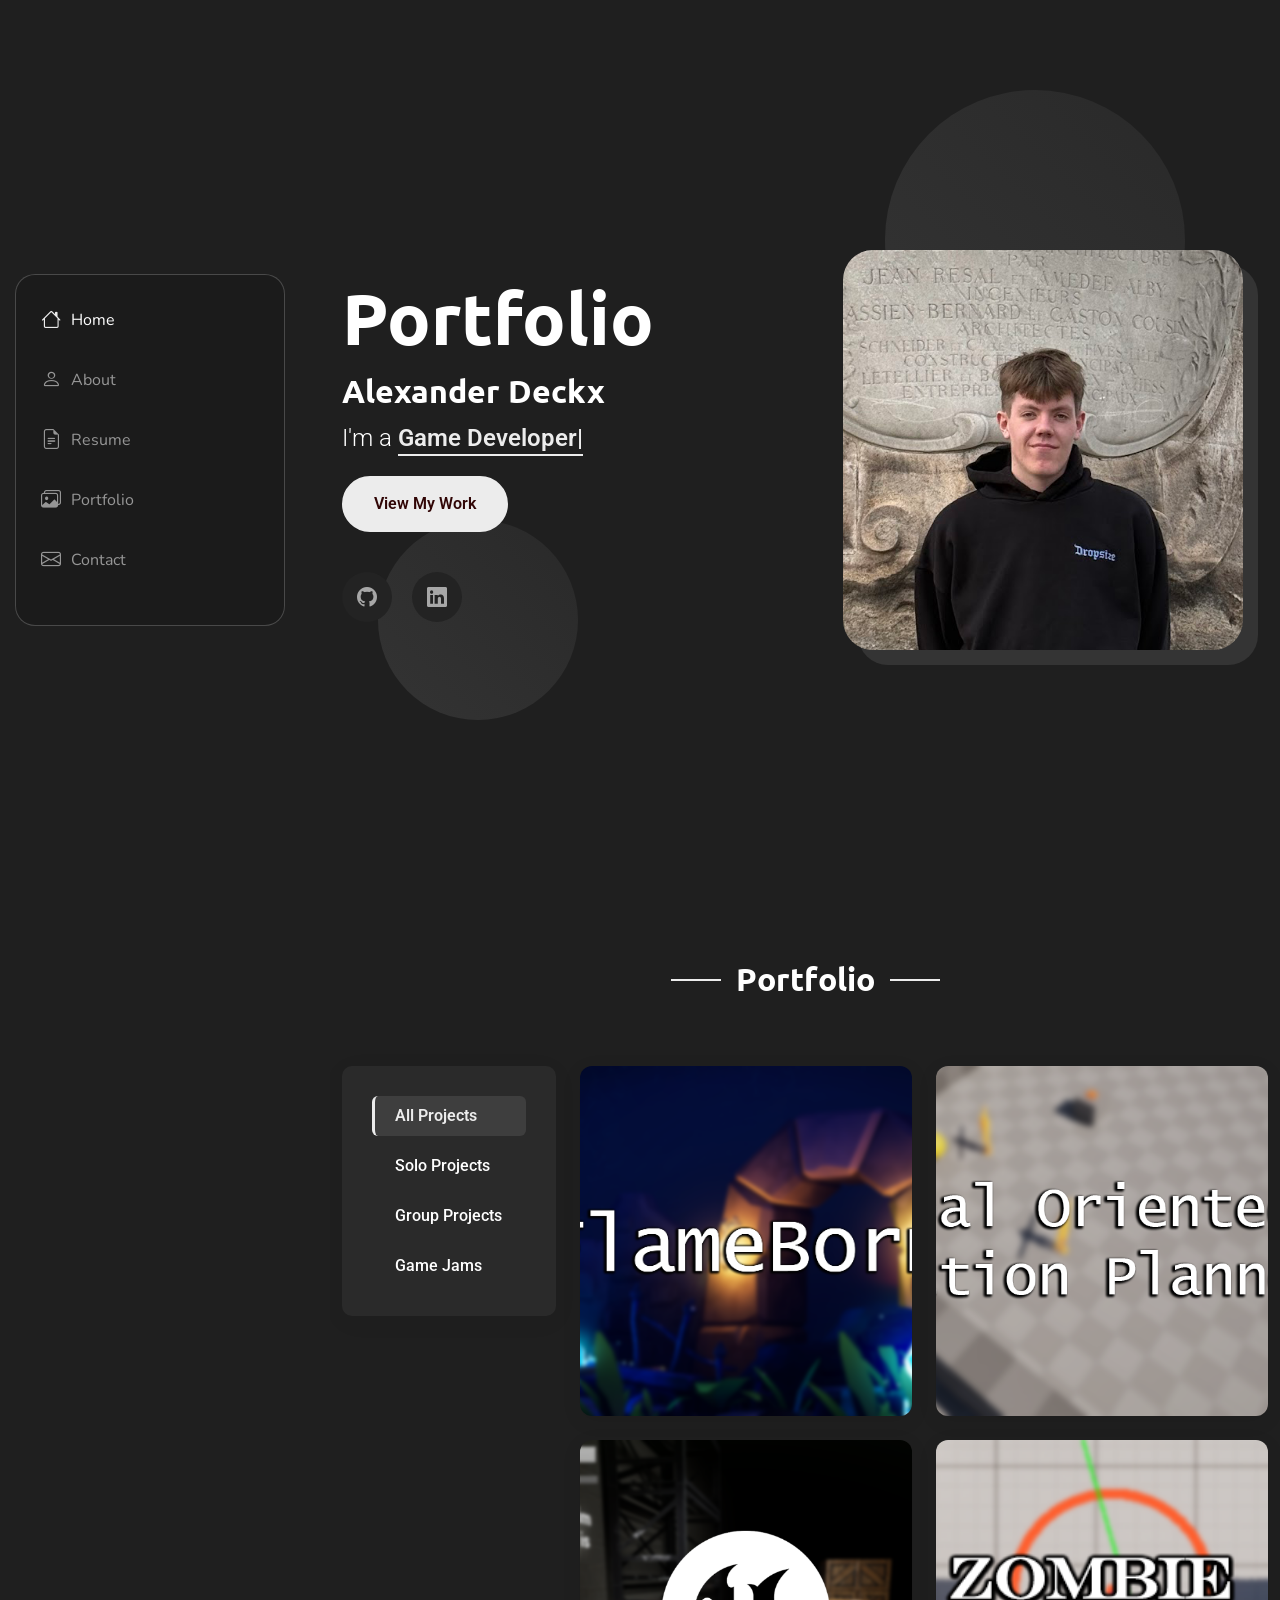
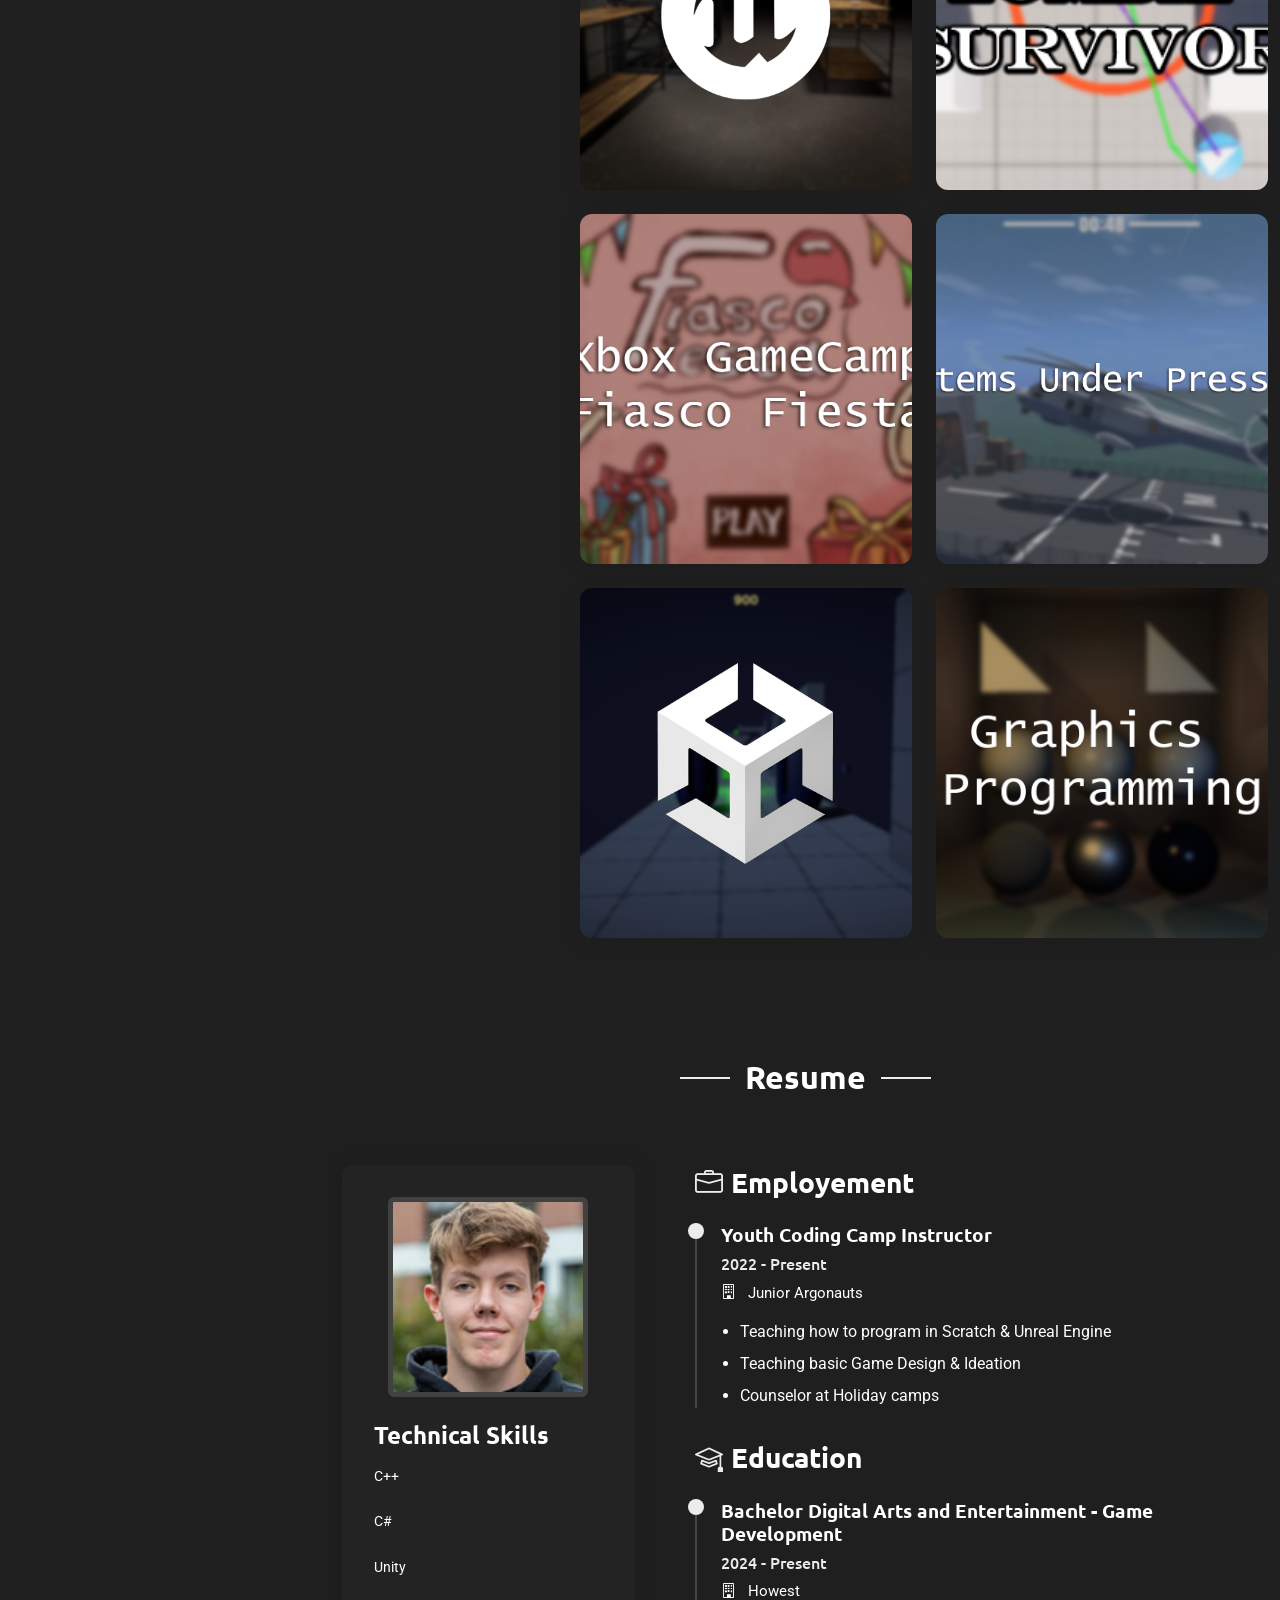
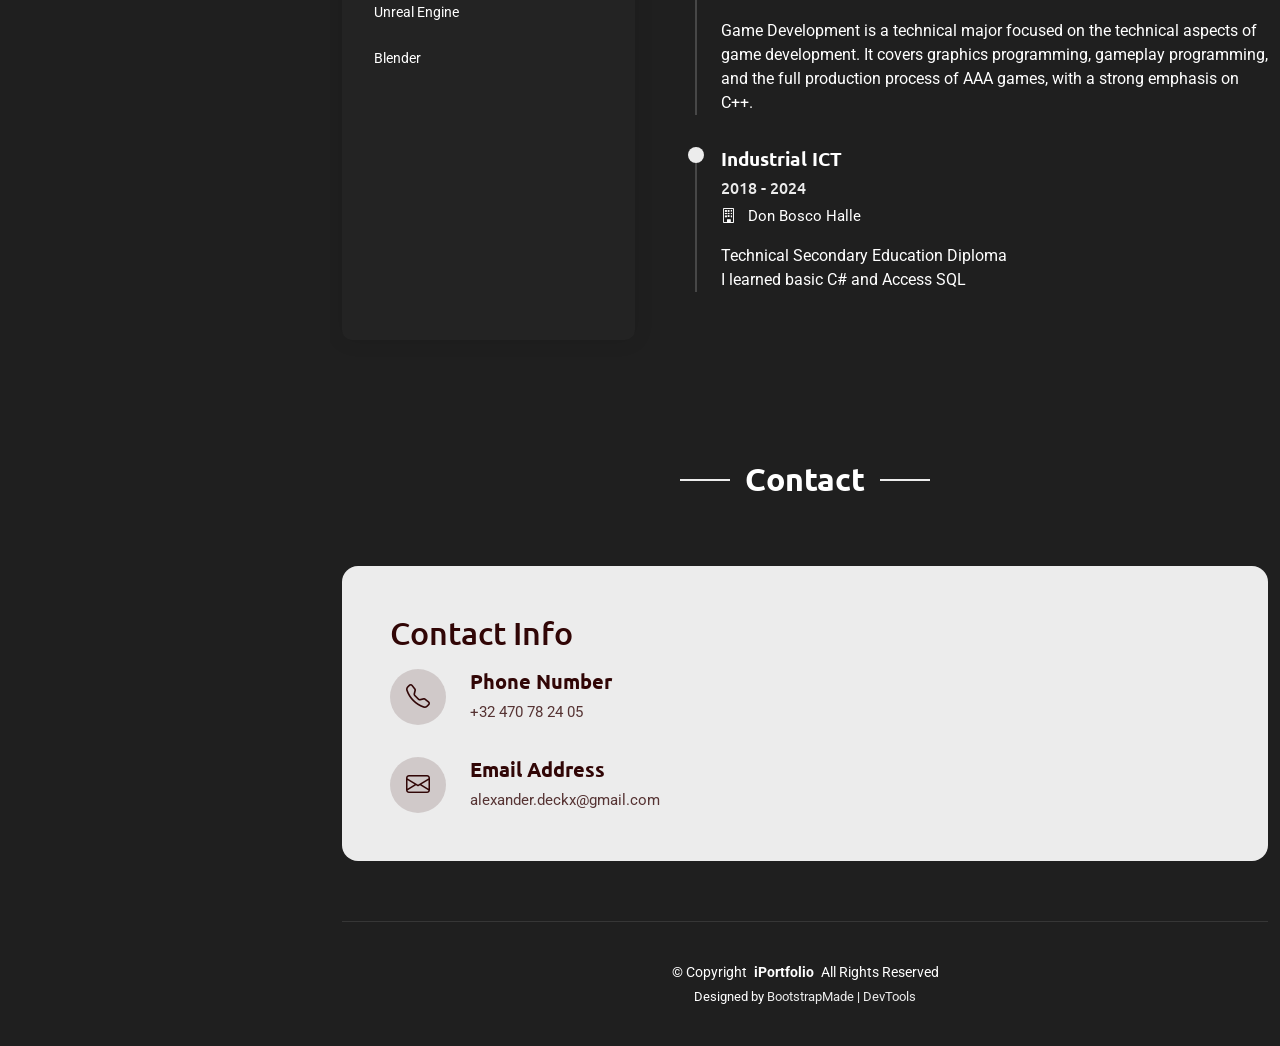
==== commit 83ed3e83: "Added Zombie Survivor to portfolio" ====
--- a/index.html
+++ b/index.html
@@ -174,6 +174,7 @@
                         <span class="tag">Unreal Engine</span>
                         <span class="tag">C++</span>
                         <span class="tag">Research</span>
+                        <span class="tag">Game AI</span>
                       </div>
                     </div>
                   </div>
@@ -195,6 +196,27 @@
                         <span class="tag">Unreal Engine</span>
                         <span class="tag">Blueprint</span>
                         <span class="tag">Singleplayer</span>
+                      </div>
+                    </div>
+                  </div>
+                  </a>
+                </div><!-- End Portfolio Item -->
+
+
+                <div class="col-lg-6 col-md-6 portfolio-item isotope-item filter-soloprojects">
+                  <a href="portfolio-details-ZG.html" class="text-decoration-none">
+                  <div class="portfolio-wrap">
+                    <img src="assets/img/portfolio/ZG/front.png" class="img-fluid" alt="Portfolio Image" loading="lazy">
+                    <div class="portfolio-info">
+                      <div class="content">
+                        <span class="category">Solo Projects</span>
+                        <h1>Zombie Game</h1>
+                      </div>
+                      <div class="portfolio-tags">
+                        <span class="tag">Unreal Engine</span>
+                        <span class="tag">C++</span>
+                        <span class="tag">Plugin</span>
+                        <span class="tag">Game AI</span>
                       </div>
                     </div>
                   </div>
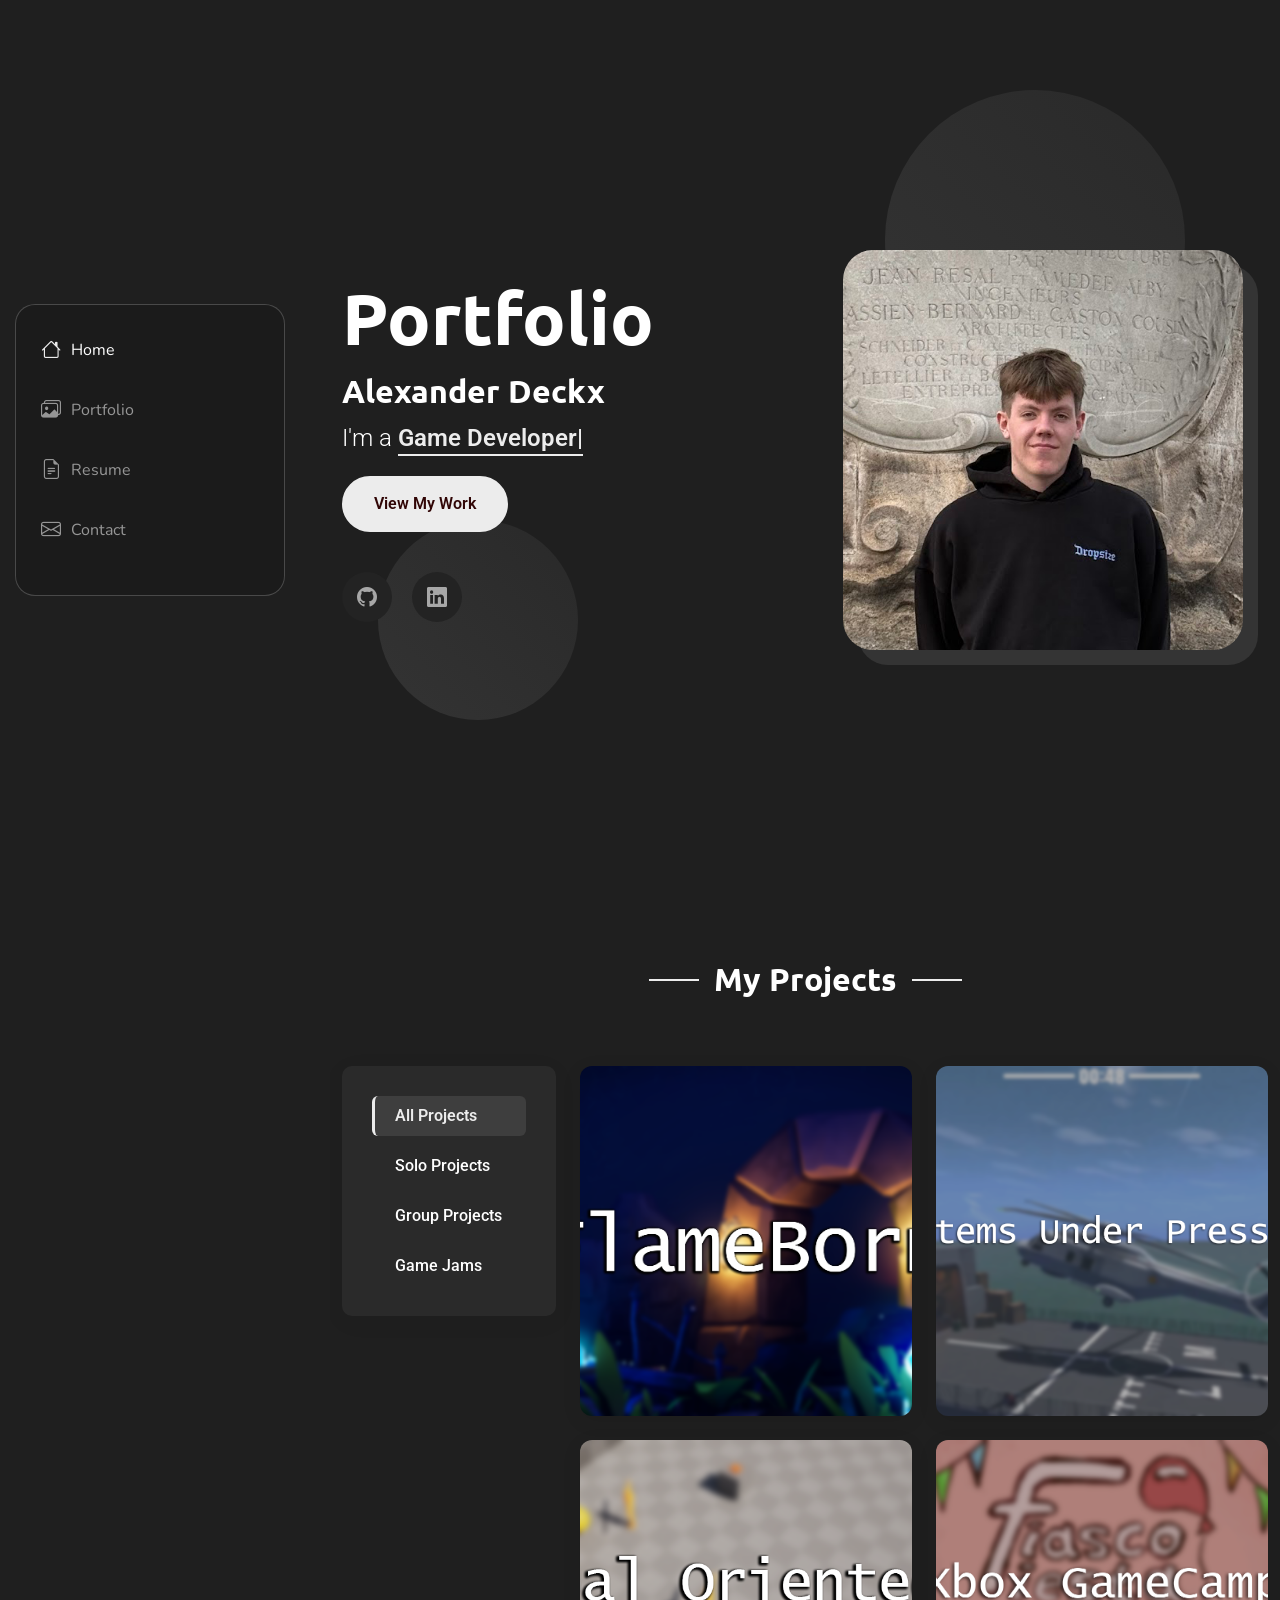
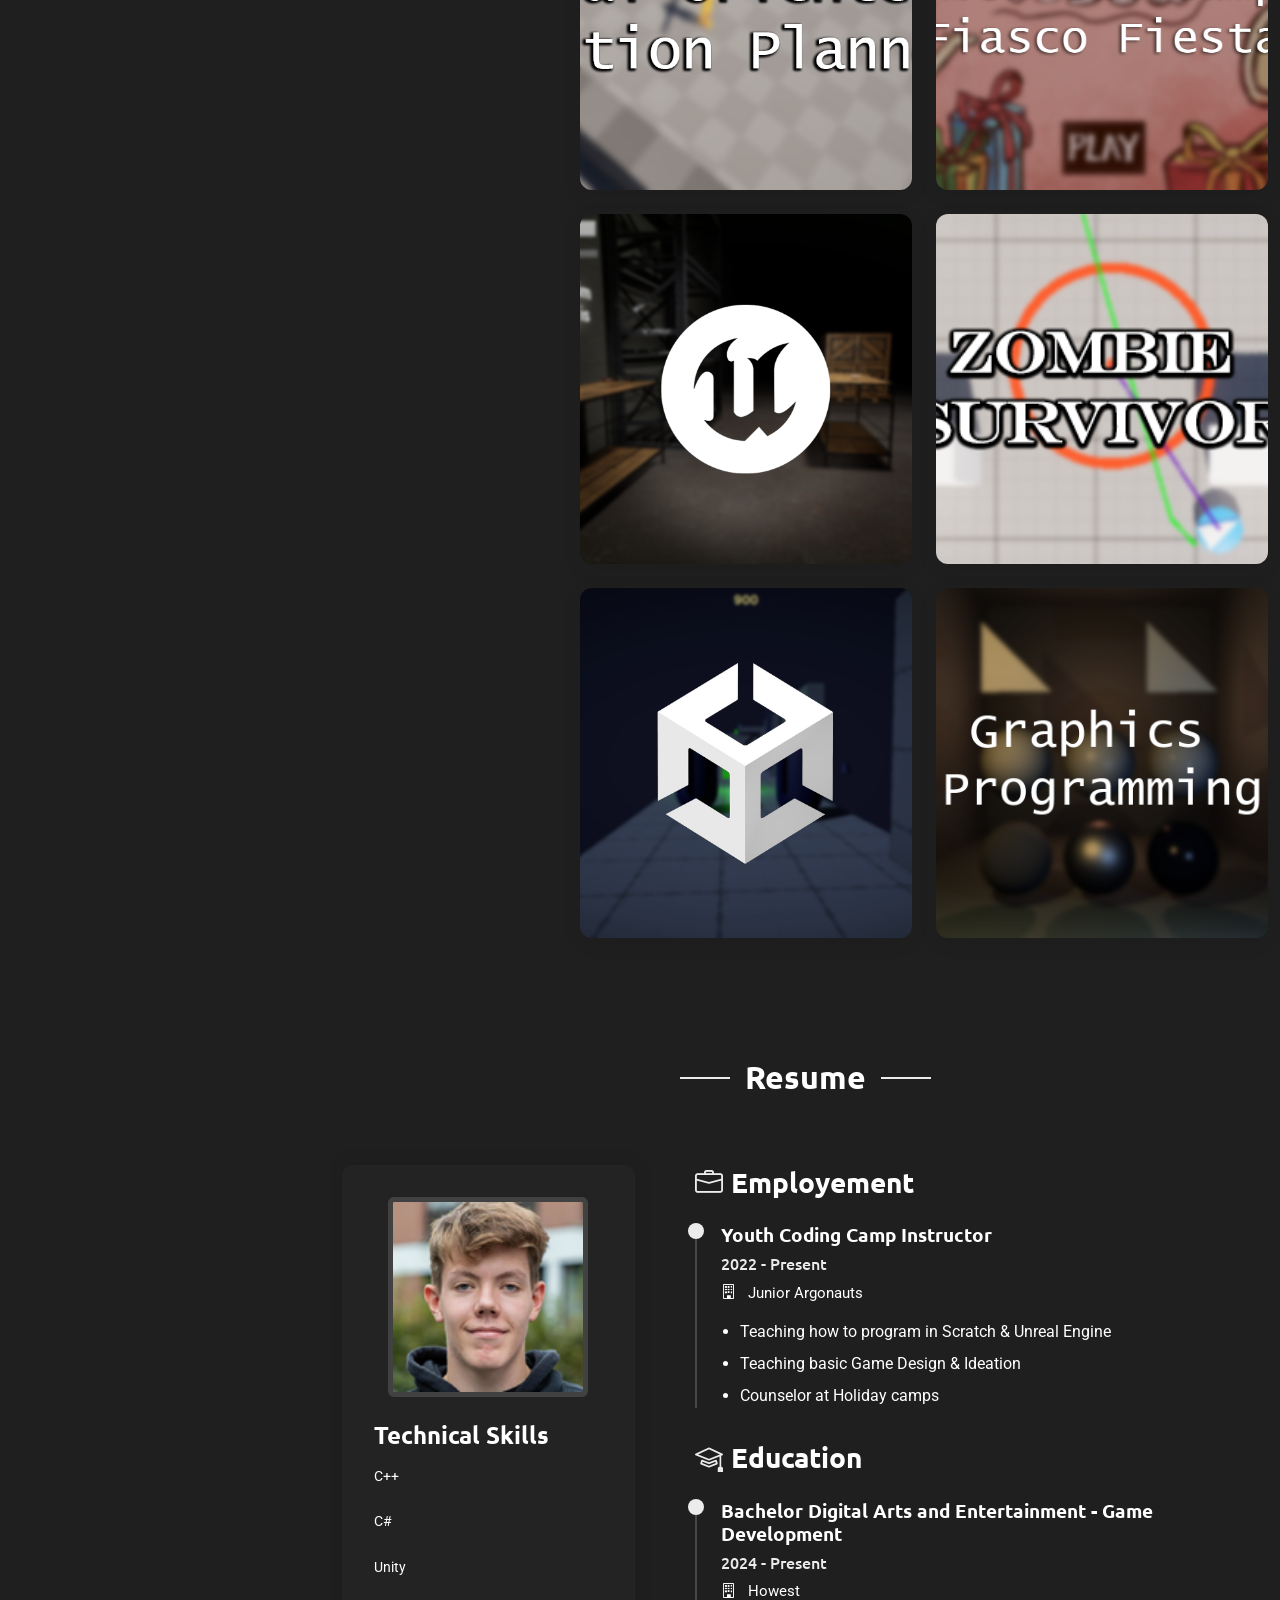
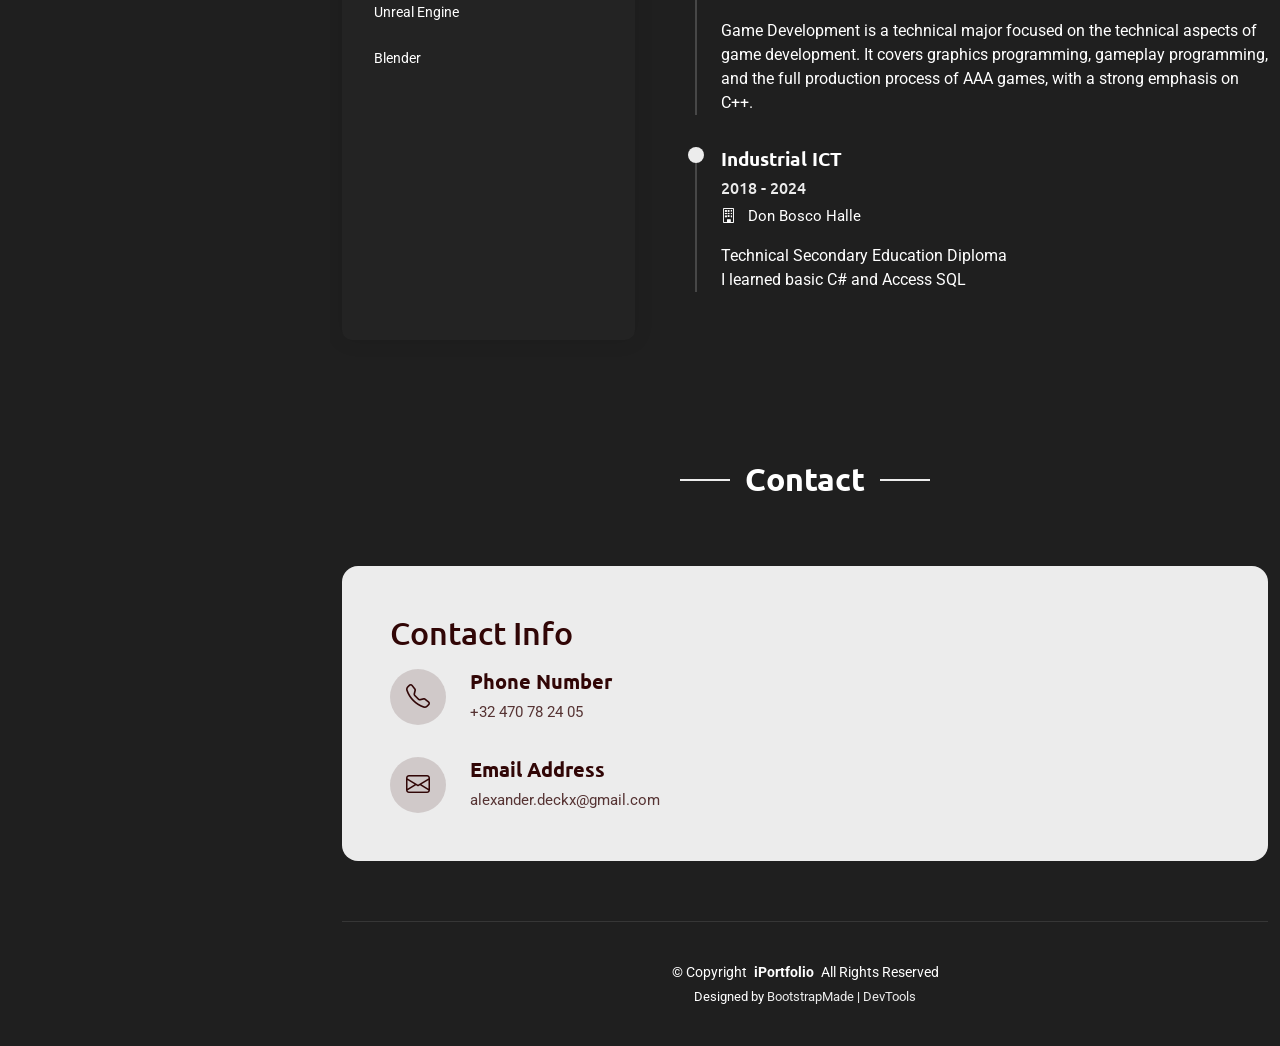
==== commit 200287e8: "Improved Layout" ====
--- a/index.html
+++ b/index.html
@@ -45,9 +45,8 @@
       <nav id="navmenu" class="navmenu">
         <ul>
           <li><a href="#hero" class="active"><i class="bi bi-house navicon"></i>Home</a></li>
-          <li><a href="#about"><i class="bi bi-person navicon"></i> About</a></li>
+          <li><a href="#portfolio"><i class="bi bi-images navicon"></i> Portfolio</a></li>
           <li><a href="#resume"><i class="bi bi-file-earmark-text navicon"></i> Resume</a></li>
-          <li><a href="#portfolio"><i class="bi bi-images navicon"></i> Portfolio</a></li>
           <li><a href="#contact"><i class="bi bi-envelope navicon"></i> Contact</a></li>
         </ul>
       </nav>
@@ -116,7 +115,7 @@
 
       <!-- Section Title -->
       <div class="container section-title" data-aos="fade-up">
-        <h2>Portfolio</h2>
+        <h2>My Projects</h2>
         <!--<p>Magnam dolores commodi suscipit. Necessitatibus eius consequatur ex aliquid fuga eum quidem. Sit sint consectetur velit. Quisquam quos quisquam cupiditate. Et nemo qui impedit suscipit alias ea. Quia fugiat sit in iste officiis commodi quidem hic quas.</p>-->
       </div><!-- End Section Title -->
 
@@ -160,6 +159,32 @@
                   </a>
                 </div><!-- End Portfolio Item -->
 
+                <div class="col-lg-6 col-md-6 portfolio-item isotope-item filter-groupprojects">
+                  <a href="portfolio-details-SUP.html" class="text-decoration-none">
+                  <div class="portfolio-wrap">
+                    <img src="assets/img/portfolio/SUP/front.png" class="img-fluid" alt="Portfolio Image" loading="lazy">
+                    <div class="portfolio-info">
+                      <div class="content">
+                        <span class="category">Group Projects</span>
+                        <h1>Systems Under Pressure</h1>
+                        <!--<div class="portfolio-links">
+                          <a href="portfolio-details-SUP.html" title="More Details"><i class="bi bi-arrow-right"></i></a>
+                        </div>-->
+                      </div>
+                      <div class="portfolio-tags">
+                        <span class="tag">Unity</span>
+                        <span class="tag">C#</span>
+                        <span class="tag">Navy / Airforce</span>
+                        <span class="tag">Singleplayer</span>
+                        <span class="tag">Github</span>
+                      </div>
+                    </div>
+                  </div>
+                  </a>
+                </div><!-- End Portfolio Item -->
+
+
+
 
                 <div class="col-lg-6 col-md-6 portfolio-item isotope-item filter-soloprojects">
                   <a href="portfolio-details-GOAP.html" class="text-decoration-none">
@@ -174,48 +199,6 @@
                         <span class="tag">Unreal Engine</span>
                         <span class="tag">C++</span>
                         <span class="tag">Research</span>
-                        <span class="tag">Game AI</span>
-                      </div>
-                    </div>
-                  </div>
-                  </a>
-                </div><!-- End Portfolio Item -->
-
-
-
-                <div class="col-lg-6 col-md-6 portfolio-item isotope-item filter-soloprojects">
-                  <a href="portfolio-details-UEG.html" class="text-decoration-none">
-                  <div class="portfolio-wrap">
-                    <img src="assets/img/portfolio/UEG/UEG-1.png" class="img-fluid" alt="Portfolio Image" loading="lazy">
-                    <div class="portfolio-info">
-                      <div class="content">
-                        <span class="category">Solo Projects</span>
-                        <h1>Unreal Engine Game</h1>
-                      </div>
-                      <div class="portfolio-tags">
-                        <span class="tag">Unreal Engine</span>
-                        <span class="tag">Blueprint</span>
-                        <span class="tag">Singleplayer</span>
-                      </div>
-                    </div>
-                  </div>
-                  </a>
-                </div><!-- End Portfolio Item -->
-
-
-                <div class="col-lg-6 col-md-6 portfolio-item isotope-item filter-soloprojects">
-                  <a href="portfolio-details-ZG.html" class="text-decoration-none">
-                  <div class="portfolio-wrap">
-                    <img src="assets/img/portfolio/ZG/front.png" class="img-fluid" alt="Portfolio Image" loading="lazy">
-                    <div class="portfolio-info">
-                      <div class="content">
-                        <span class="category">Solo Projects</span>
-                        <h1>Zombie Game</h1>
-                      </div>
-                      <div class="portfolio-tags">
-                        <span class="tag">Unreal Engine</span>
-                        <span class="tag">C++</span>
-                        <span class="tag">Plugin</span>
                         <span class="tag">Game AI</span>
                       </div>
                     </div>
@@ -245,29 +228,47 @@
                   </a>
                 </div><!-- End Portfolio Item -->
 
-                <div class="col-lg-6 col-md-6 portfolio-item isotope-item filter-groupprojects">
-                  <a href="portfolio-details-SUP.html" class="text-decoration-none">
-                  <div class="portfolio-wrap">
-                    <img src="assets/img/portfolio/SUP/front.png" class="img-fluid" alt="Portfolio Image" loading="lazy">
-                    <div class="portfolio-info">
-                      <div class="content">
-                        <span class="category">Group Projects</span>
-                        <h1>Systems Under Pressure</h1>
-                        <!--<div class="portfolio-links">
-                          <a href="portfolio-details-SUP.html" title="More Details"><i class="bi bi-arrow-right"></i></a>
-                        </div>-->
-                      </div>
-                      <div class="portfolio-tags">
-                        <span class="tag">Unity</span>
-                        <span class="tag">C#</span>
-                        <span class="tag">Navy / Airforce</span>
+                <div class="col-lg-6 col-md-6 portfolio-item isotope-item filter-soloprojects">
+                  <a href="portfolio-details-UEG.html" class="text-decoration-none">
+                  <div class="portfolio-wrap">
+                    <img src="assets/img/portfolio/UEG/UEG-1.png" class="img-fluid" alt="Portfolio Image" loading="lazy">
+                    <div class="portfolio-info">
+                      <div class="content">
+                        <span class="category">Solo Projects</span>
+                        <h1>Unreal Engine Game</h1>
+                      </div>
+                      <div class="portfolio-tags">
+                        <span class="tag">Unreal Engine</span>
+                        <span class="tag">Blueprint</span>
                         <span class="tag">Singleplayer</span>
-                        <span class="tag">Github</span>
-                      </div>
-                    </div>
-                  </div>
-                  </a>
-                </div><!-- End Portfolio Item -->
+                      </div>
+                    </div>
+                  </div>
+                  </a>
+                </div><!-- End Portfolio Item -->
+
+                <div class="col-lg-6 col-md-6 portfolio-item isotope-item filter-soloprojects">
+                  <a href="portfolio-details-ZG.html" class="text-decoration-none">
+                  <div class="portfolio-wrap">
+                    <img src="assets/img/portfolio/ZG/front.png" class="img-fluid" alt="Portfolio Image" loading="lazy">
+                    <div class="portfolio-info">
+                      <div class="content">
+                        <span class="category">Solo Projects</span>
+                        <h1>Zombie Game</h1>
+                      </div>
+                      <div class="portfolio-tags">
+                        <span class="tag">Unreal Engine</span>
+                        <span class="tag">C++</span>
+                        <span class="tag">Plugin</span>
+                        <span class="tag">Game AI</span>
+                      </div>
+                    </div>
+                  </div>
+                  </a>
+                </div><!-- End Portfolio Item -->
+
+
+                
 
                 <div class="col-lg-6 col-md-6 portfolio-item isotope-item filter-soloprojects">
                   <a href="portfolio-details-UG.html" class="text-decoration-none">
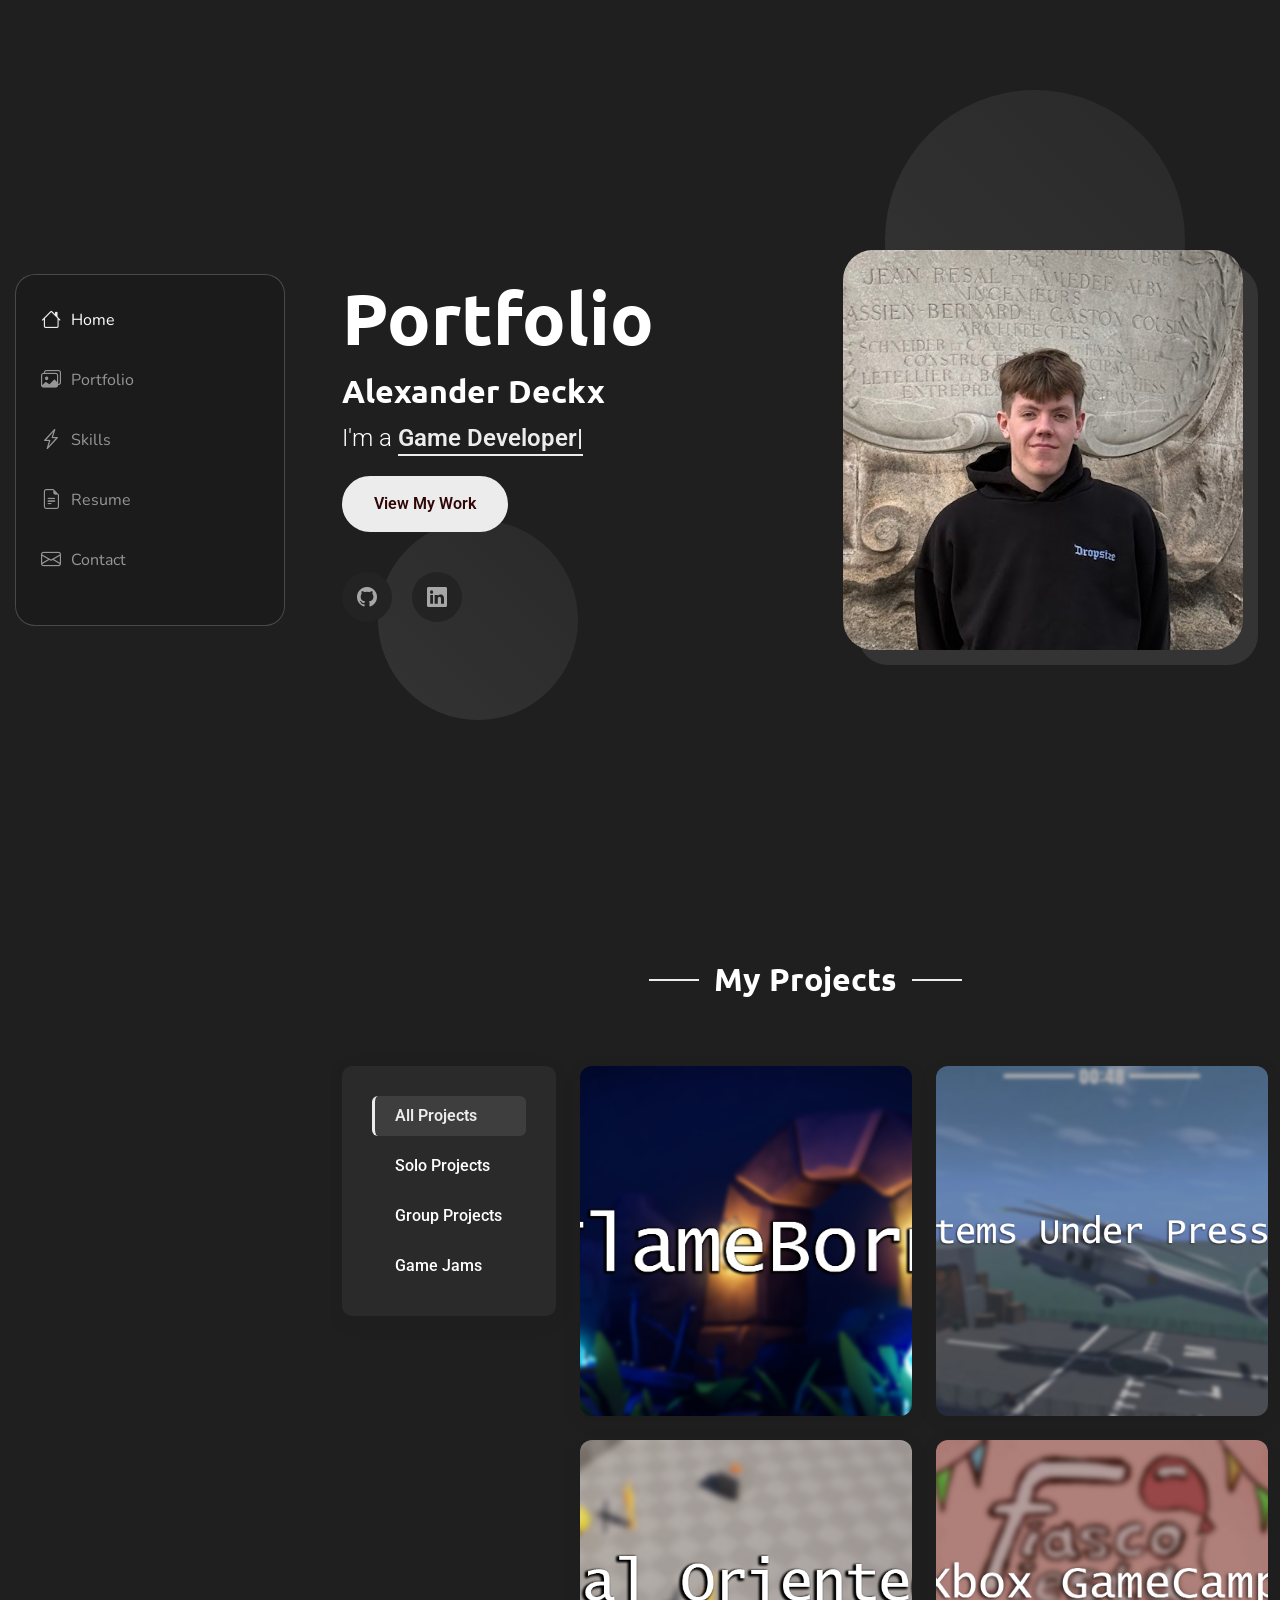
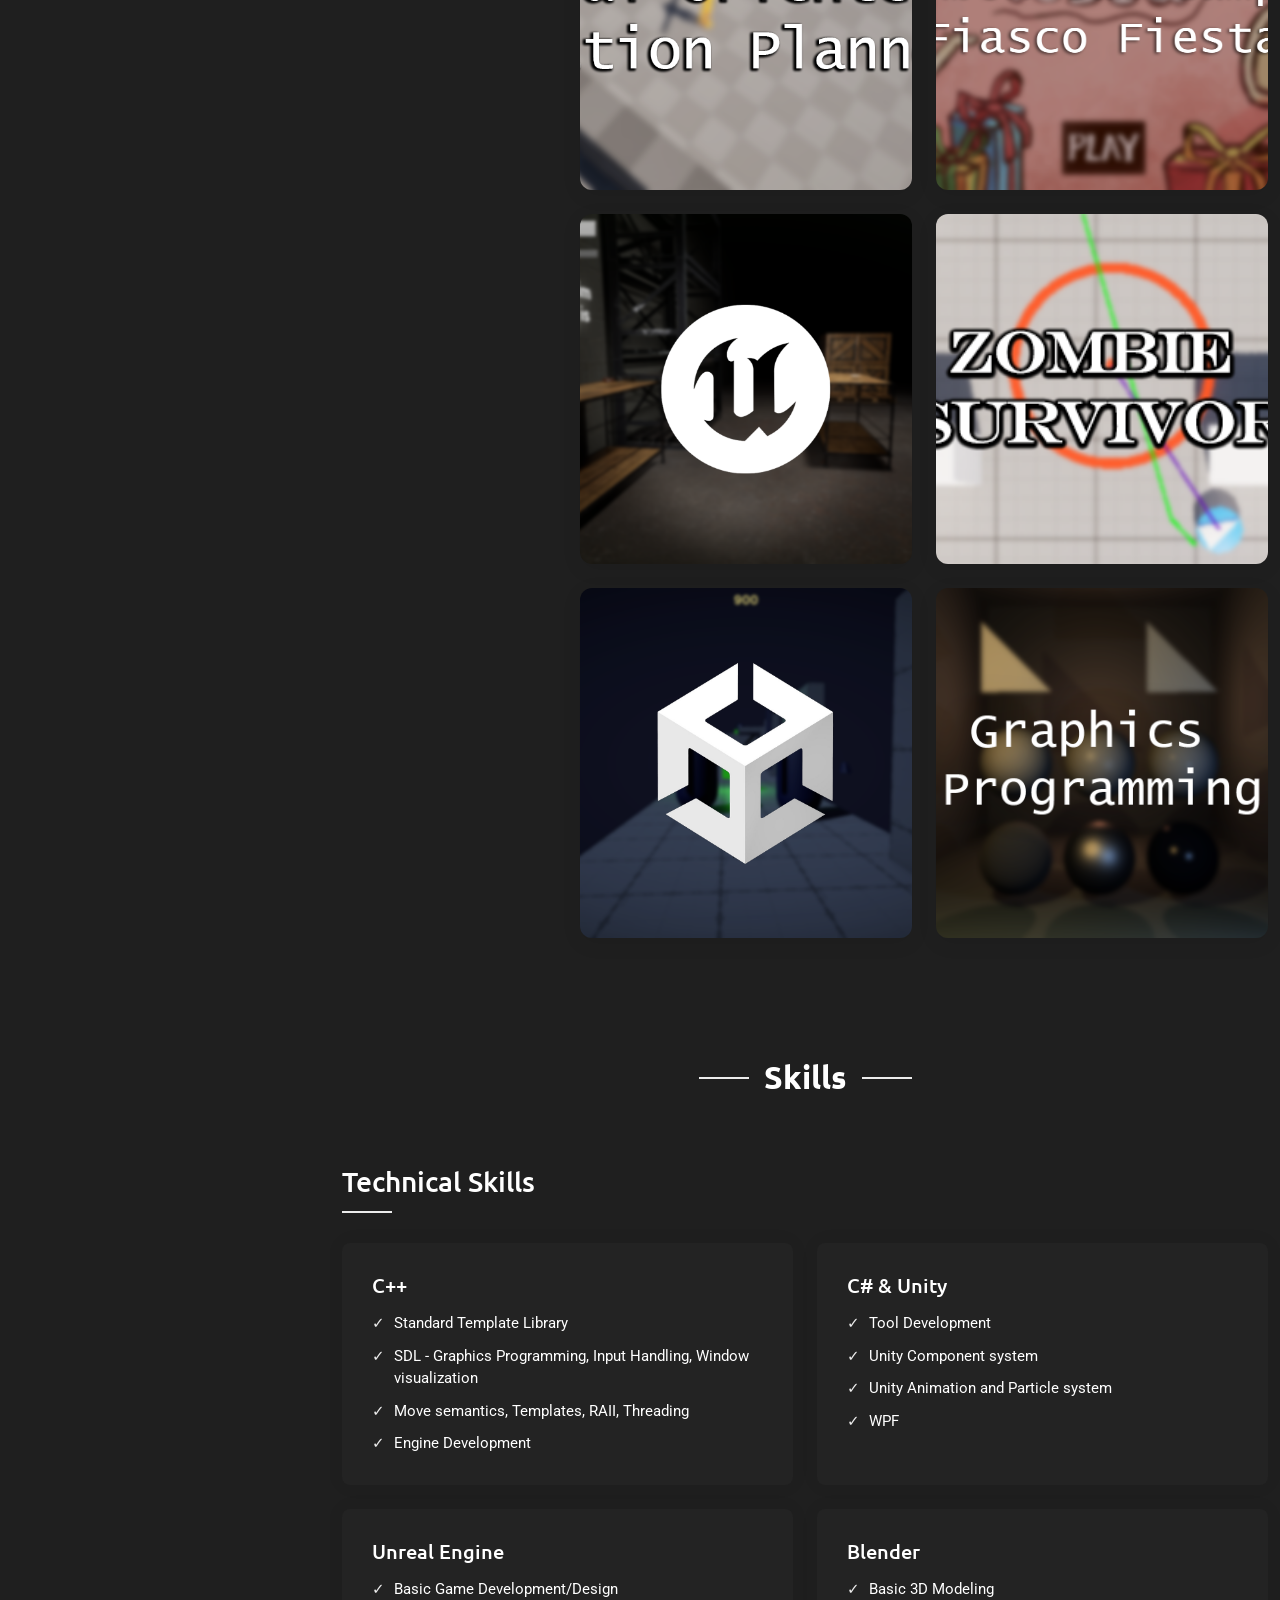
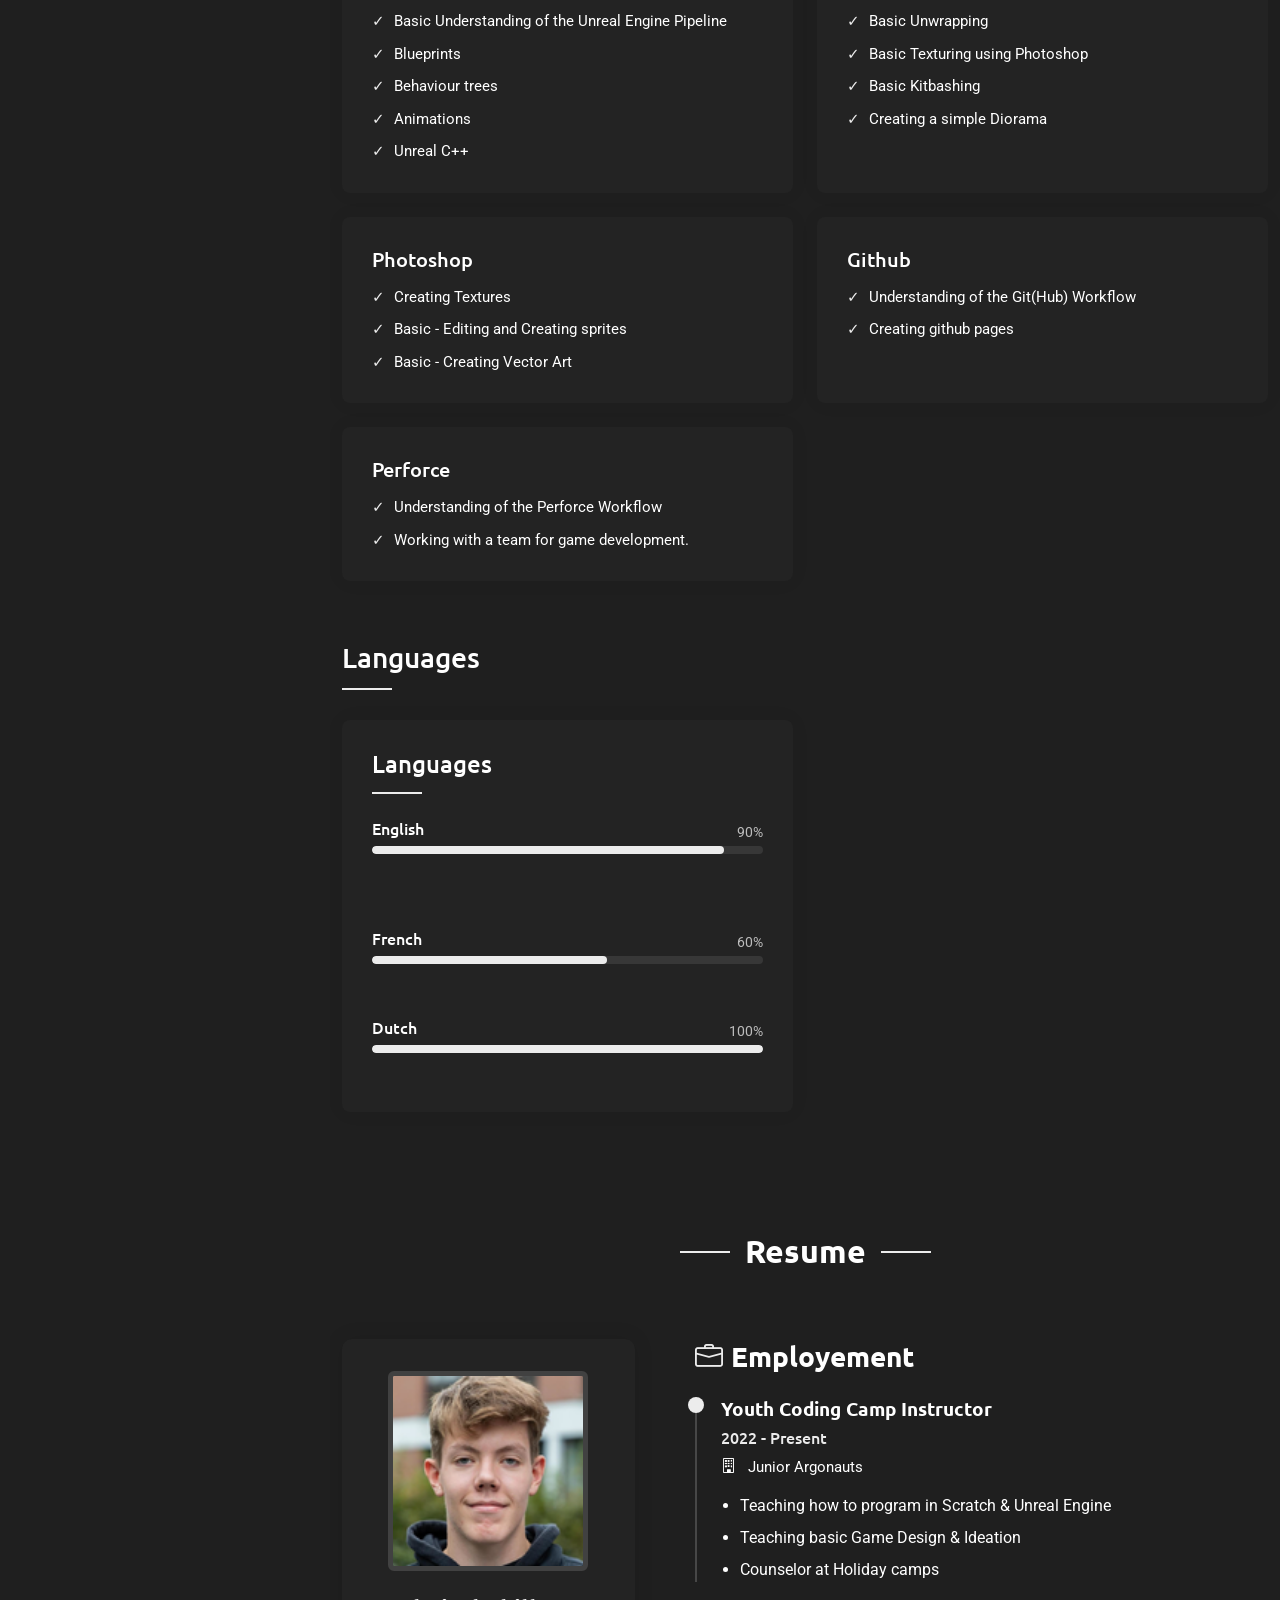
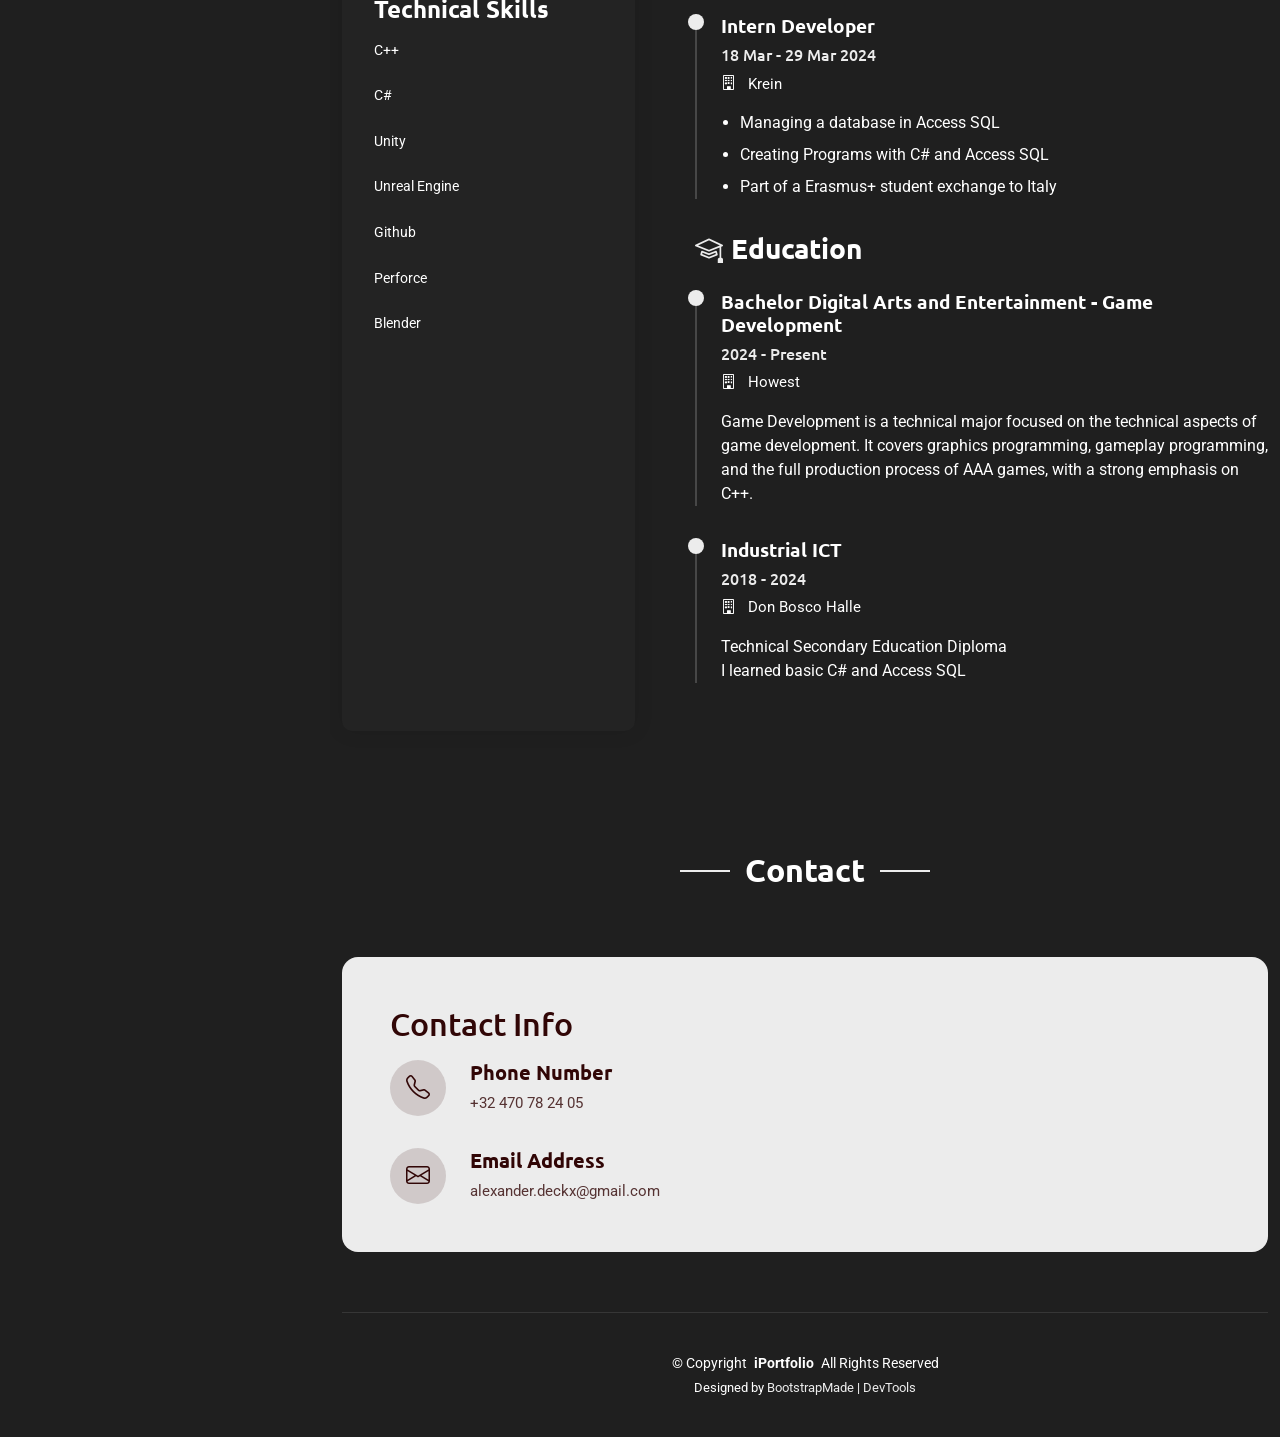
==== commit eabbca01: "Added skills section and improved portfolio items" ====
--- a/index.html
+++ b/index.html
@@ -46,6 +46,7 @@
         <ul>
           <li><a href="#hero" class="active"><i class="bi bi-house navicon"></i>Home</a></li>
           <li><a href="#portfolio"><i class="bi bi-images navicon"></i> Portfolio</a></li>
+          <li><a href="#skills"><i class="bi bi-lightning-charge navicon"></i> Skills</a></li>
           <li><a href="#resume"><i class="bi bi-file-earmark-text navicon"></i> Resume</a></li>
           <li><a href="#contact"><i class="bi bi-envelope navicon"></i> Contact</a></li>
         </ul>
@@ -385,6 +386,306 @@
                   </section>-->
     
 
+<!-- Skills Section -->
+<section id="skills" class="skills section">
+
+  <!-- Section Title -->
+  <div class="container section-title" data-aos="fade-up">
+    <h2>Skills</h2>
+    <!-- <p>
+      A selection of the programming languages, technologies, and tools I use
+      to build and develop projects.
+    </p>-->
+  </div>
+  <!-- End Section Title -->
+
+
+  <div class="container" data-aos="fade-up" data-aos-delay="100">
+
+
+    <!-- ======================================================
+         TECH
+    ======================================================= -->
+
+    <div class="skills-group" data-aos="fade-up" data-aos-delay="200">
+
+      <div class="skills-group-title">
+        <h3>Technical Skills</h3>
+      </div>
+
+
+      <div class="row gy-4">
+
+
+        <!-- C++ -->
+        <div class="col-lg-6">
+          <div class="skill-card">
+
+            <div class="skill-card-header">
+              <h4>C++</h4>
+            </div>
+            <ul class="skill-list">
+              <li>Standard Template Library</li>
+              <li>SDL - Graphics Programming, Input Handling, Window visualization</li>
+              <li>Move semantics, Templates, RAII, Threading</li>
+              <li>Engine Development</li>
+            </ul>
+
+          </div>
+        </div>
+        <!-- End C++ -->
+
+
+        <!-- C# -->
+        <div class="col-lg-6">
+          <div class="skill-card">
+
+            <div class="skill-card-header">
+              <h4>C# &amp; Unity</h4>
+            </div>
+
+            <!--<p class="skill-description">
+              Used to create interactive and dynamic web applications
+              and interfaces.
+            </p>-->
+
+            <ul class="skill-list">
+              <li>Tool Development</li>
+              <li>Unity Component system</li>
+              <li>Unity Animation and Particle system</li>
+              <li>WPF</li>
+            </ul>
+
+          </div>
+        </div>
+        <!-- End C# -->
+
+
+        <!-- Unreal -->
+        <div class="col-lg-6">
+          <div class="skill-card">
+
+            <div class="skill-card-header">
+              <h4>Unreal Engine</h4>
+            </div>
+
+            <ul class="skill-list">
+              <li>Basic Game Development/Design</li>
+              <li>Basic Understanding of the Unreal Engine Pipeline</li>
+              <li>Blueprints</li>
+              <li>Behaviour trees</li>
+              <li>Animations</li>
+              <li>Unreal C++</li>
+            </ul>
+
+          </div>
+        </div>
+        <!-- End Unreal -->
+
+
+        <!-- Blender -->
+        <div class="col-lg-6">
+          <div class="skill-card">
+
+            <div class="skill-card-header">
+              <h4>Blender</h4>
+            </div>
+
+
+            <ul class="skill-list">
+              <li>Basic 3D Modeling</li>
+              <li>Basic Unwrapping</li>
+              <li>Basic Texturing using Photoshop</li>
+              <li>Basic Kitbashing</li>
+              <li>Creating a simple Diorama</li>
+            </ul>
+
+          </div>
+        </div>
+        <!-- End Blender -->
+
+
+        <!-- PhotoShop -->
+        <div class="col-lg-6">
+          <div class="skill-card">
+
+            <div class="skill-card-header">
+              <h4>Photoshop</h4>
+            </div>
+
+
+            <ul class="skill-list">
+              <li>Creating Textures</li>
+              <li>Basic - Editing and Creating sprites</li>
+              <li>Basic - Creating Vector Art</li>
+            </ul>
+
+          </div>
+        </div>
+        <!-- End PhotoShop -->
+
+        <!-- Git -->
+        <div class="col-lg-6">
+          <div class="skill-card">
+
+            <div class="skill-card-header">
+              <h4>Github</h4>
+            </div>
+
+
+            <ul class="skill-list">
+              <li>Understanding of the Git(Hub) Workflow</li>
+              <li>Creating github pages</li>
+            </ul>
+
+          </div>
+        </div>
+        <!-- End Git -->
+
+        <!-- Perforce -->
+        <div class="col-lg-6">
+          <div class="skill-card">
+
+            <div class="skill-card-header">
+              <h4>Perforce</h4>
+            </div>
+
+
+            <ul class="skill-list">
+              <li>Understanding of the Perforce Workflow</li>
+              <li>Working with a team for game development.</li>
+            </ul>
+
+          </div>
+        </div>
+        <!-- Perforce -->
+
+
+      </div>
+    </div>
+    <!-- End Tech -->
+
+    <div class="skills-group" data-aos="fade-up" data-aos-delay="200">
+
+      <div class="skills-group-title">
+        <h3>Languages</h3>
+      </div>
+
+
+      <div class="row gy-4">
+
+        <div class="col-lg-6">
+
+          <div class="skills-category">
+
+            <h3>Languages</h3>
+
+            <div class="skills-animation">
+
+
+              <!-- English -->
+                             <div class="skill-item">
+
+                <div class="d-flex justify-content-between align-items-center">
+                  <h4>English</h4>
+                  <span class="skill-percentage">90%</span>
+                </div>
+
+                <div class="progress">
+                  <div
+                    class="progress-bar"
+                    role="progressbar"
+                    aria-valuenow="90"
+                    aria-valuemin="0"
+                    aria-valuemax="100"
+                    style="width: 90%;">
+                  </div>
+                </div>
+
+                <div class="skill-tooltip">
+                  Fluent communication with strong written and spoken proficiency.
+                </div>
+
+              </div>      
+              <!-- End English -->
+
+
+              <!-- French -->
+              <div class="skill-item">
+
+                <div class="d-flex justify-content-between align-items-center">
+                  <h4>French</h4>
+                  <span class="skill-percentage">60%</span>
+                </div>
+
+                <div class="progress">
+                  <div
+                    class="progress-bar"
+                    role="progressbar"
+                    aria-valuenow="60"
+                    aria-valuemin="0"
+                    aria-valuemax="100"
+                    style="width: 60%;">
+                  </div>
+                </div>
+
+                <div class="skill-tooltip">
+                  Basic communication in everyday situations.
+                </div>
+
+              </div>
+              <!-- End French -->
+
+
+              <!-- Dutch -->
+              <div class="skill-item">
+
+                <div class="d-flex justify-content-between align-items-center">
+                  <h4>Dutch</h4>
+                  <span class="skill-percentage">100%</span>
+                </div>
+
+                <div class="progress">
+                  <div
+                    class="progress-bar"
+                    role="progressbar"
+                    aria-valuenow="100"
+                    aria-valuemin="0"
+                    aria-valuemax="100"
+                    style="width: 100%;">
+                  </div>
+                </div>
+
+                <div class="skill-tooltip">
+                  My Mother Language.
+                </div>
+
+              </div>
+              <!-- End Dutch -->
+
+
+            </div>
+
+          </div>
+
+        </div>
+
+      </div>
+
+    </div>
+    <!-- End Languages -->
+
+
+
+
+    
+  </div>
+
+</section>
+<!-- /Skills Section -->
+
+
+
     <!-- Resume Section -->
     <section id="resume" class="resume section">
 
@@ -436,6 +737,18 @@
                 <div class="skill-item">
                   <div class="d-flex justify-content-between">
                     <span>Unreal Engine</span>
+                  </div>
+                </div>
+
+                <div class="skill-item">
+                  <div class="d-flex justify-content-between">
+                    <span>Github</span>
+                  </div>
+                </div>
+
+                <div class="skill-item">
+                  <div class="d-flex justify-content-between">
+                    <span>Perforce</span>
                   </div>
                 </div>
 
@@ -462,6 +775,17 @@
                   <li>Teaching how to program in Scratch & Unreal Engine</li>
                   <li>Teaching basic Game Design & Ideation</li>
                   <li>Counselor at Holiday camps</li>
+                </ul>
+              </div>
+
+              <div class="resume-item">
+                <h4>Intern Developer</h4>
+                <h5>18 Mar - 29 Mar 2024</h5>
+                <p class="company"><i class="bi bi-building"></i> Krein</p>
+                <ul>
+                  <li>Managing a database in Access SQL</li>
+                  <li>Creating Programs with C# and Access SQL</li>
+                  <li>Part of a Erasmus+ student exchange to Italy</li>
                 </ul>
               </div>
 
--- a/assets/css/main.css
+++ b/assets/css/main.css
@@ -1228,6 +1228,138 @@
 /*--------------------------------------------------------------
 # Skills Section
 --------------------------------------------------------------*/
+/*--------------------------------------------------------------
+# Skills Section
+--------------------------------------------------------------*/
+
+/*--------------------------------------------------------------
+# Capability-Based Skills
+--------------------------------------------------------------*/
+
+.skills .skills-group {
+  margin-bottom: 60px;
+}
+
+.skills .skills-group:last-child {
+  margin-bottom: 0;
+}
+
+.skills .skills-group-title {
+  margin-bottom: 30px;
+}
+
+.skills .skills-group-title h3 {
+  font-size: 28px;
+  margin-bottom: 10px;
+  position: relative;
+  padding-bottom: 15px;
+}
+
+.skills .skills-group-title h3::after {
+  content: "";
+  position: absolute;
+  bottom: 0;
+  left: 0;
+  width: 50px;
+  height: 2px;
+  background-color: var(--accent-color);
+}
+
+.skills .skills-group-title p {
+  margin: 0;
+  color: color-mix(in srgb, var(--default-color), transparent 30%);
+}
+
+
+/*--------------------------------------------------------------
+# Skill Cards
+--------------------------------------------------------------*/
+
+.skills .skill-card {
+  background-color: var(--surface-color);
+  padding: 30px;
+  border-radius: 8px;
+  height: 100%;
+  box-shadow: 0 0 20px rgba(0, 0, 0, 0.05);
+  transition: transform 0.3s ease, box-shadow 0.3s ease;
+}
+
+.skills .skill-card:hover {
+  transform: translateY(-5px);
+  box-shadow: 0 10px 30px rgba(0, 0, 0, 0.08);
+}
+
+.skills .skill-card-header {
+  display: flex;
+  align-items: center;
+  justify-content: space-between;
+  margin-bottom: 15px;
+}
+
+.skills .skill-card-header h4 {
+  font-size: 20px;
+  margin: 0;
+}
+
+
+/*--------------------------------------------------------------
+# Skill Description
+--------------------------------------------------------------*/
+
+.skills .skill-description {
+  font-size: 15px;
+  line-height: 1.6;
+  color: color-mix(in srgb, var(--default-color), transparent 25%);
+  margin-bottom: 20px;
+}
+
+
+/*--------------------------------------------------------------
+# Skill List
+--------------------------------------------------------------*/
+
+.skills .skill-list {
+  list-style: none;
+  padding: 0;
+  margin: 0;
+}
+
+.skills .skill-list li {
+  position: relative;
+  padding-left: 22px;
+  margin-bottom: 10px;
+  font-size: 15px;
+  line-height: 1.5;
+}
+
+.skills .skill-list li:last-child {
+  margin-bottom: 0;
+}
+
+.skills .skill-list li::before {
+  content: "✓";
+  position: absolute;
+  left: 0;
+  top: 0;
+  color: var(--accent-color);
+  font-weight: 600;
+}
+
+
+/*--------------------------------------------------------------
+# Technical Skills
+--------------------------------------------------------------*/
+
+.skills .technical-skills {
+  margin-top: 20px;
+}
+
+
+/*--------------------------------------------------------------
+# Original Progress Bar Skills
+# Kept so the old version can still be used
+--------------------------------------------------------------*/
+
 .skills .skills-category {
   background-color: var(--surface-color);
   padding: 30px;
@@ -1248,7 +1380,7 @@
   padding-bottom: 15px;
 }
 
-.skills .skills-category h3:after {
+.skills .skills-category h3::after {
   content: "";
   position: absolute;
   bottom: 0;
@@ -1305,6 +1437,12 @@
   opacity: 1;
   transform: translateY(0);
 }
+
+
+/*--------------------------------------------------------------
+# Original Skill Boxes
+# Kept for compatibility
+--------------------------------------------------------------*/
 
 .skills .skill-box {
   background-color: var(--surface-color);
@@ -1353,7 +1491,13 @@
   transition: all 0.3s;
 }
 
+
+/*--------------------------------------------------------------
+# Responsive
+--------------------------------------------------------------*/
+
 @media (max-width: 991.98px) {
+
   .skills .skills-category {
     margin-bottom: 30px;
   }
@@ -1361,9 +1505,19 @@
   .skills .skills-category:last-child {
     margin-bottom: 0;
   }
+
+  .skills .skills-group {
+    margin-bottom: 45px;
+  }
+
+  .skills .skill-card {
+    margin-bottom: 0;
+  }
+
 }
 
 @media (max-width: 767.98px) {
+
   .skills .skill-box {
     margin-bottom: 20px;
   }
@@ -1371,6 +1525,19 @@
   .skills .skill-box:last-child {
     margin-bottom: 0;
   }
+
+  .skills .skills-group-title h3 {
+    font-size: 24px;
+  }
+
+  .skills .skill-card {
+    padding: 25px;
+  }
+
+  .skills .skill-card-header h4 {
+    font-size: 18px;
+  }
+
 }
 
 /*--------------------------------------------------------------
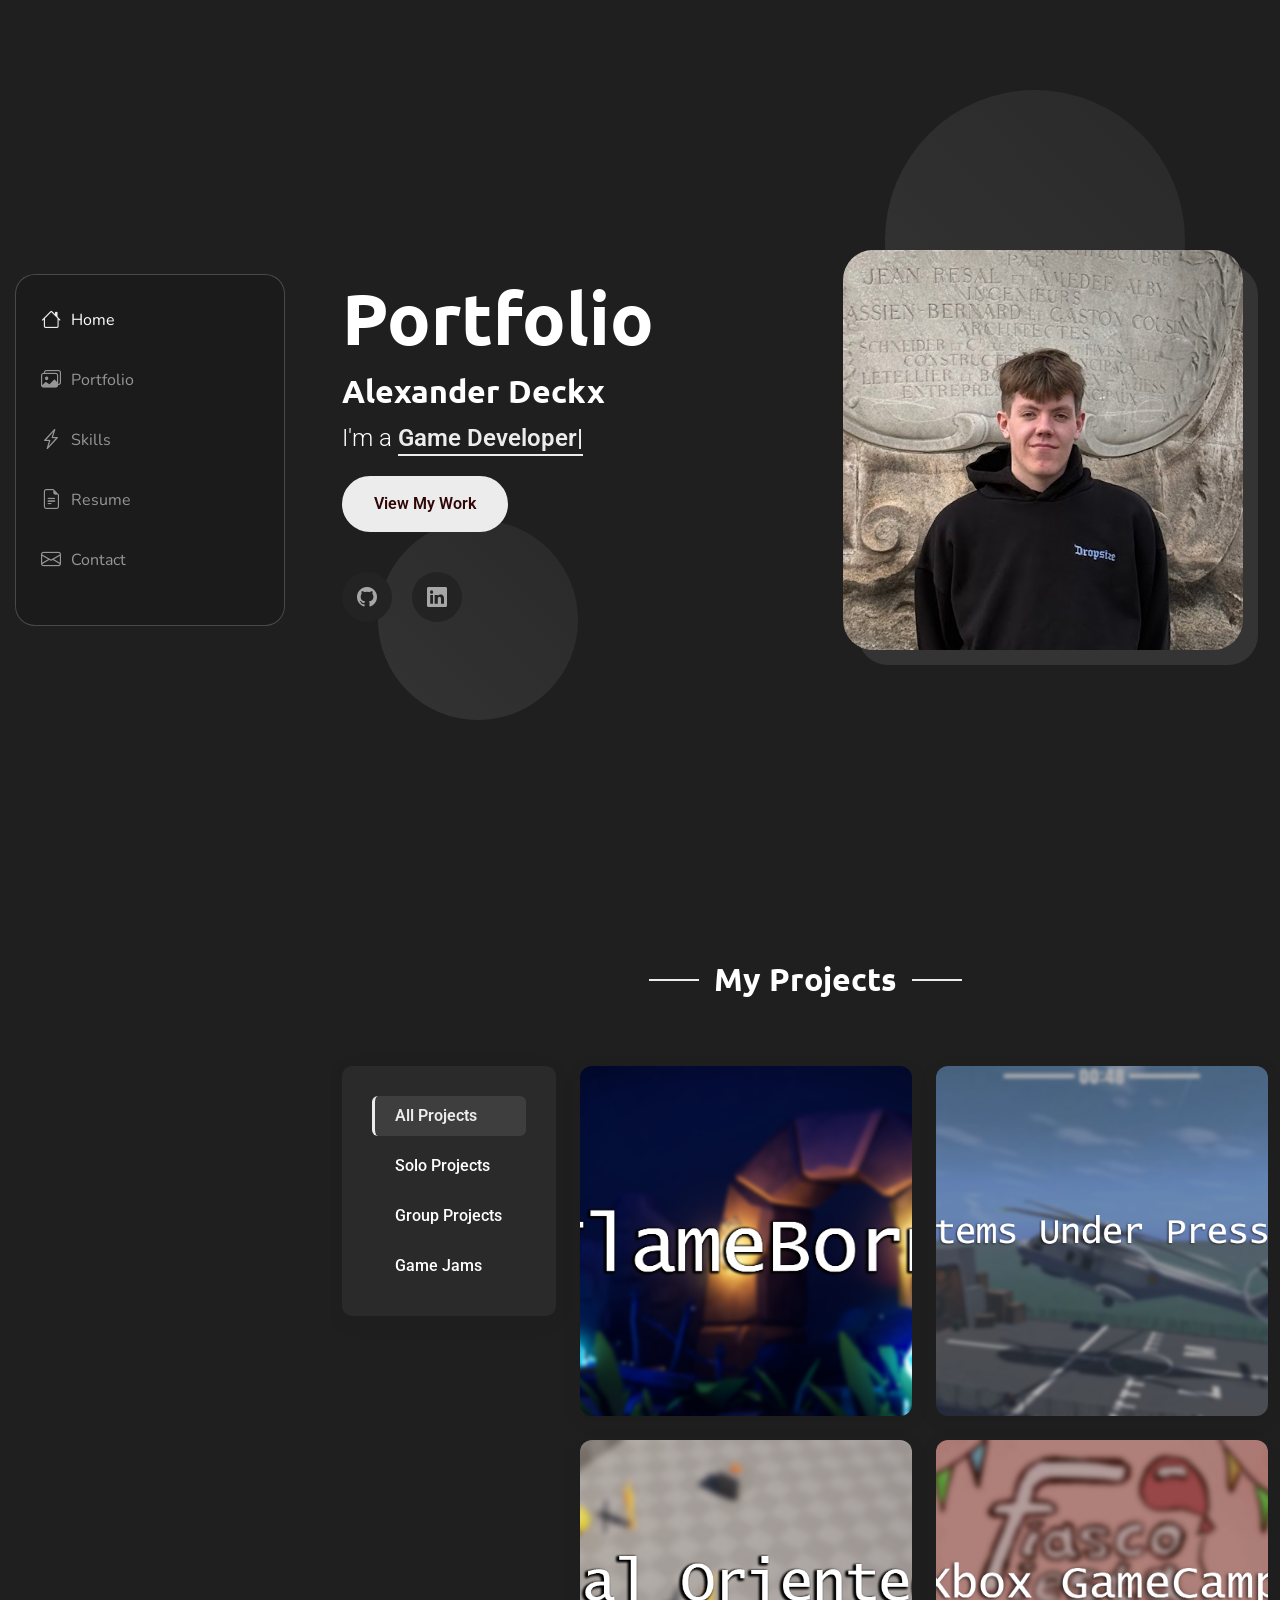
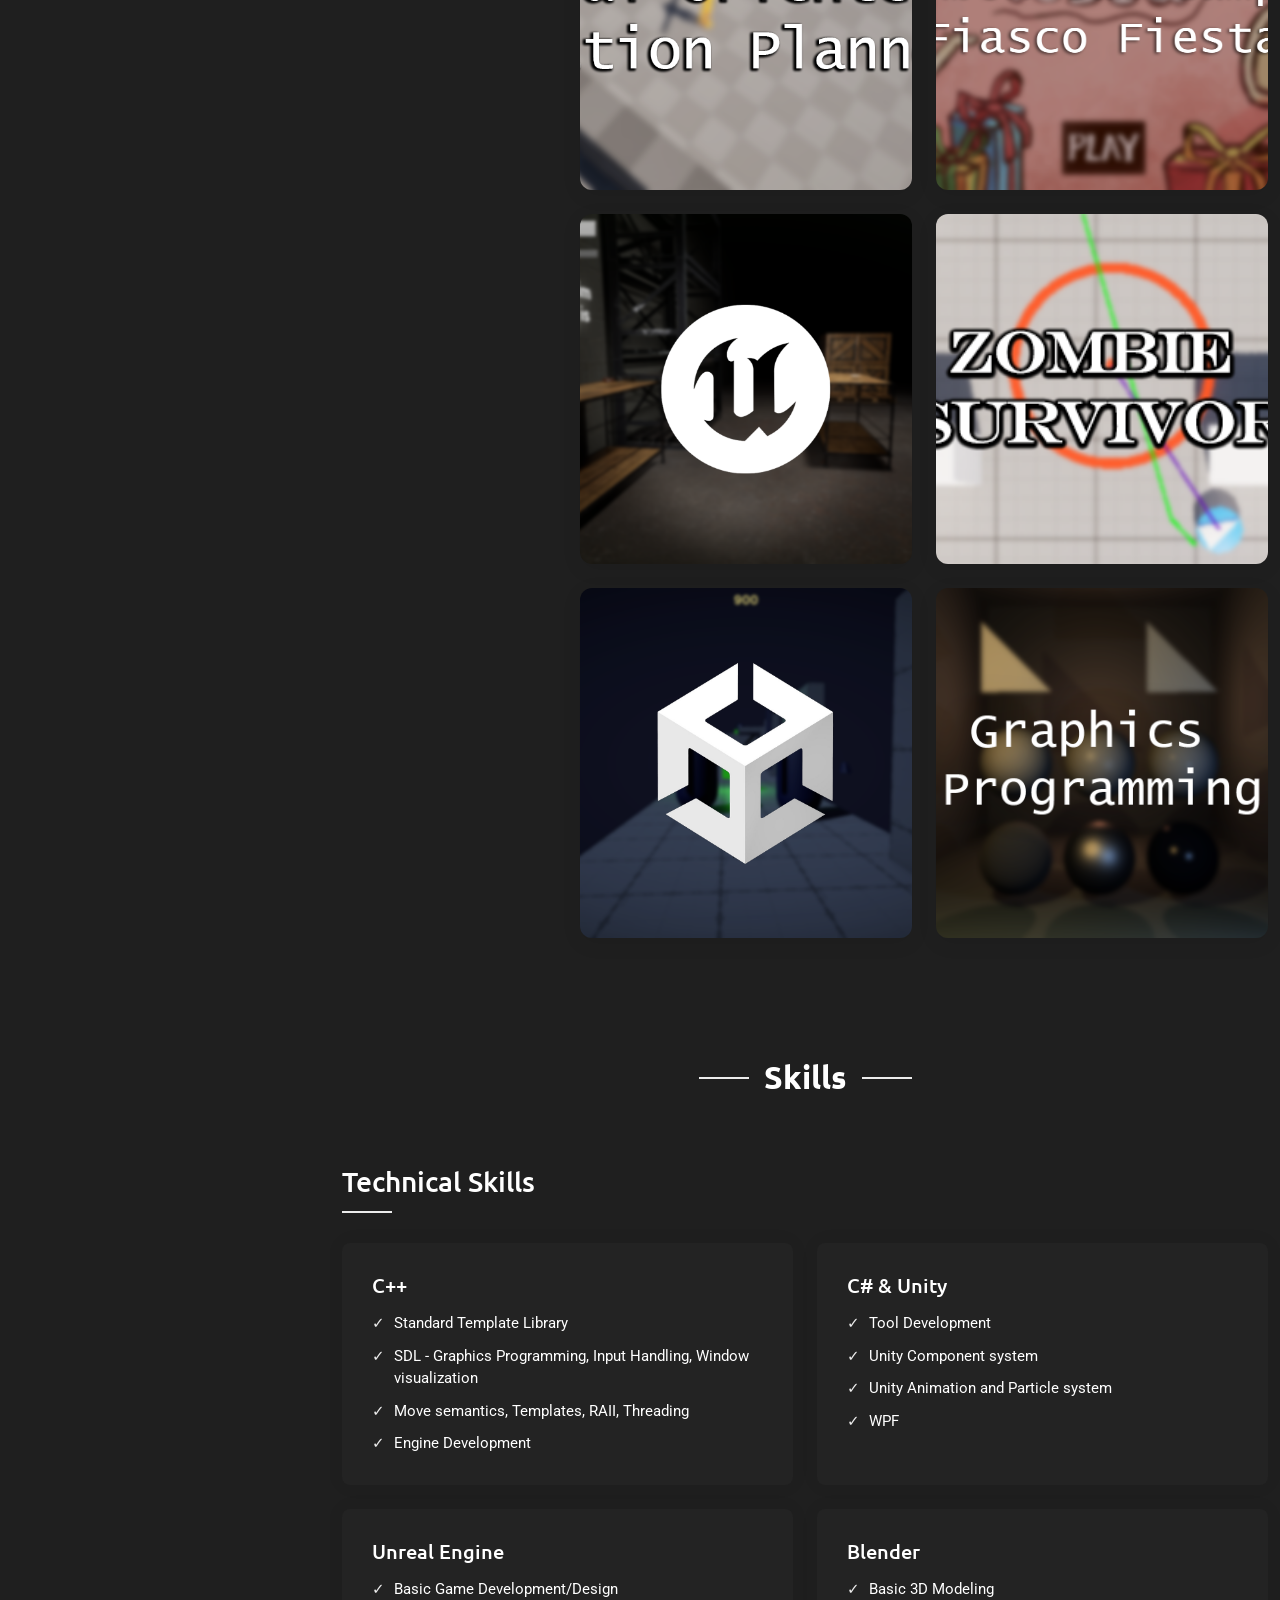
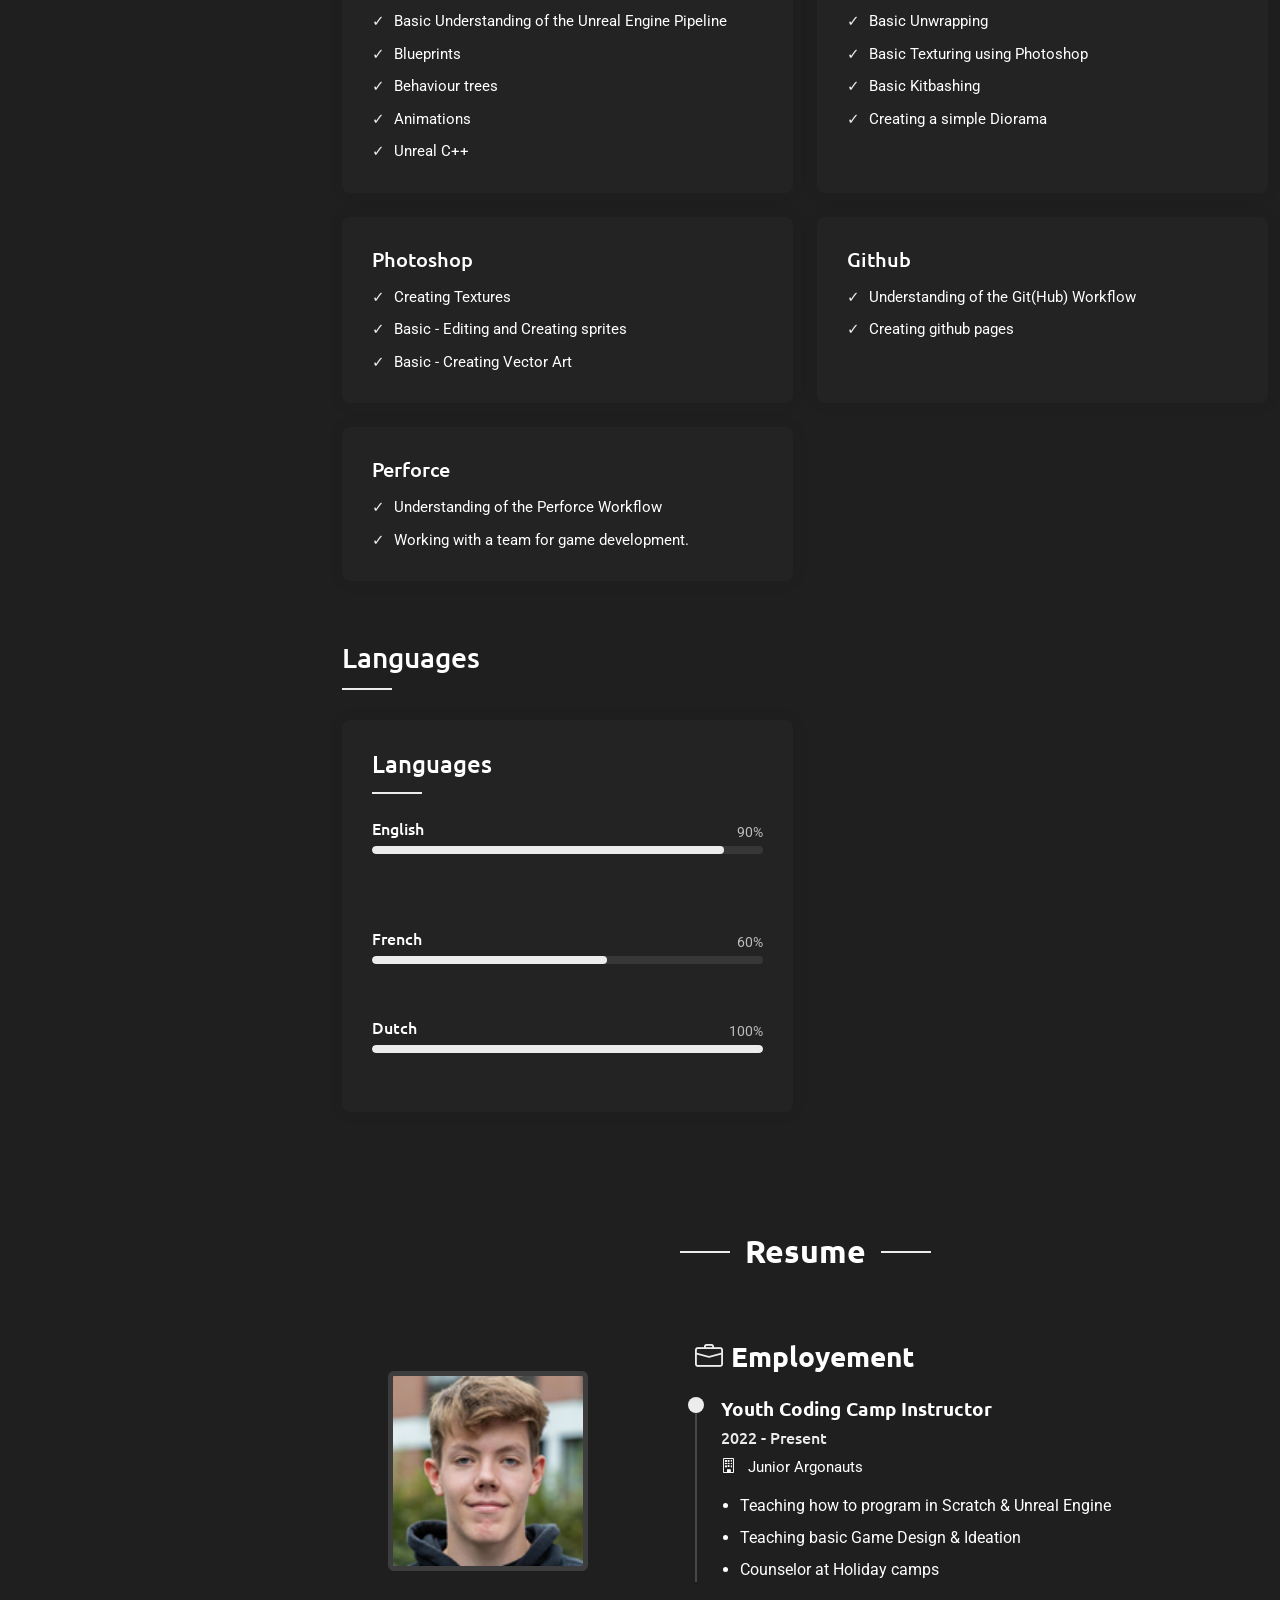
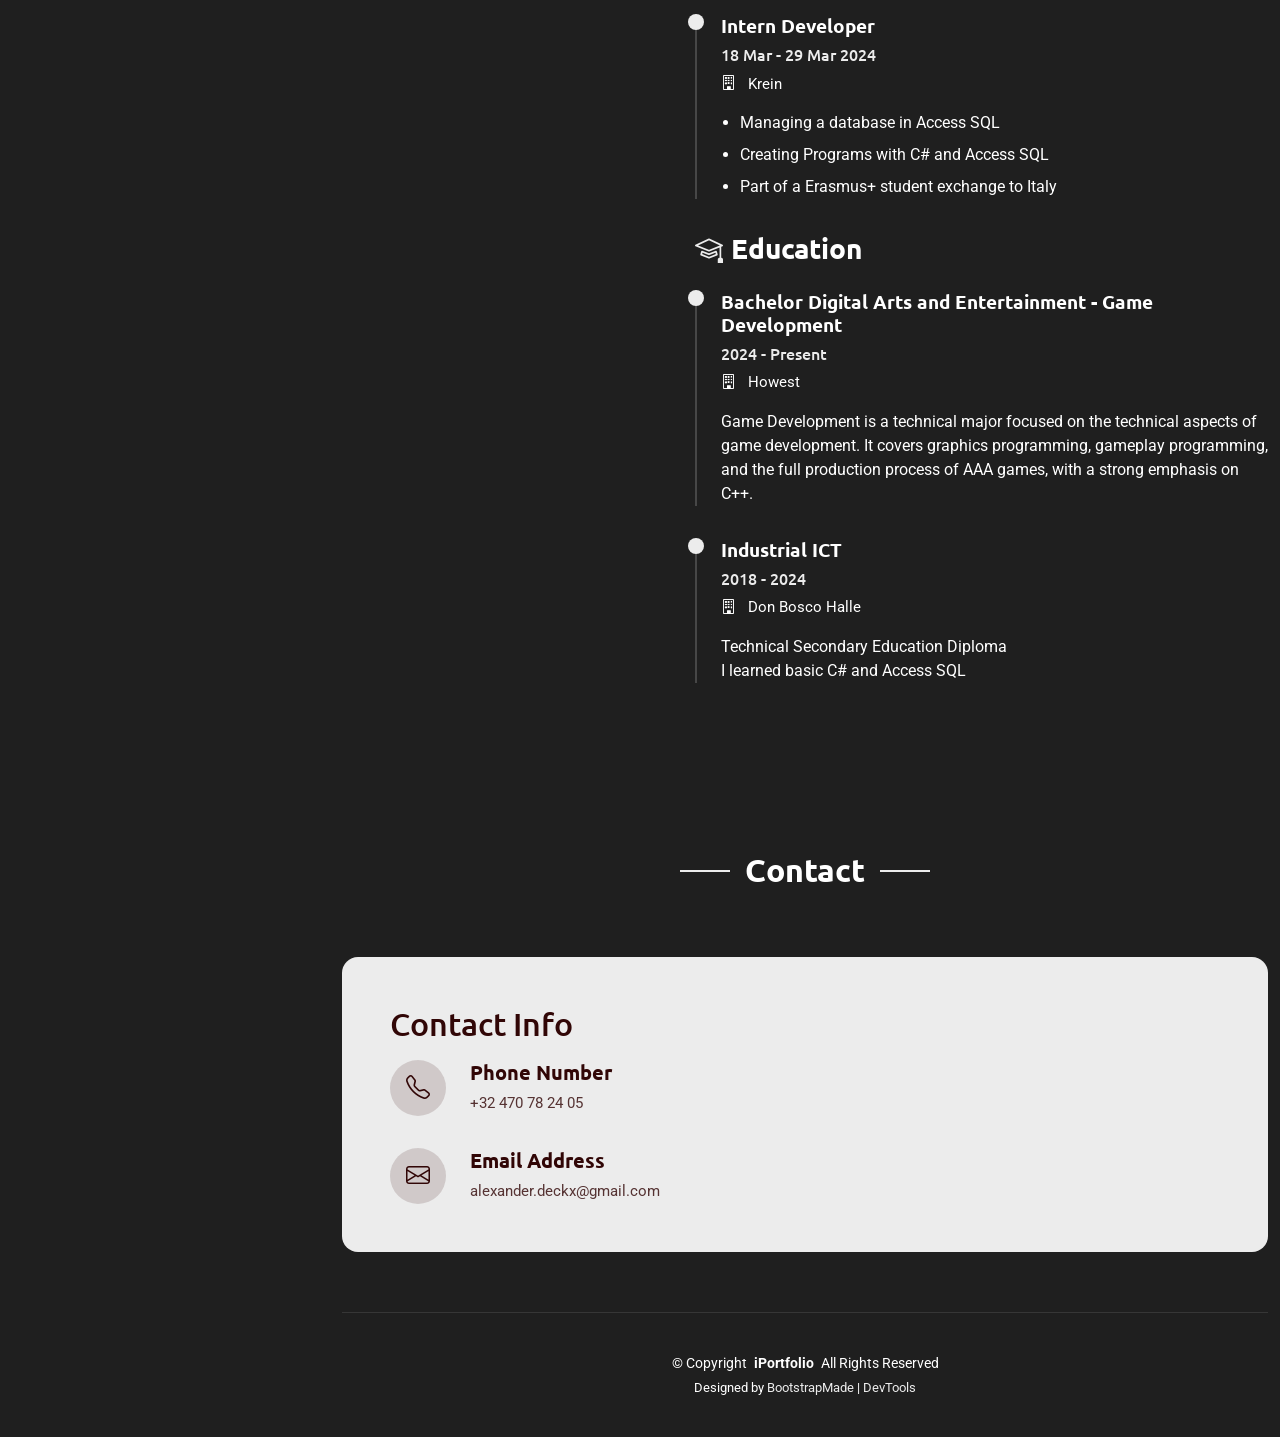
==== commit 10892b11: "Visual Changes in Resume" ====
--- a/index.html
+++ b/index.html
@@ -700,66 +700,17 @@
         <div class="row gy-4">
           <!-- Left column with summary and contact -->
           <div class="col-lg-4">
-            <div class="resume-side" data-aos="fade-right" data-aos-delay="100">
-              <div class="profile-img mb-4">
-                <img src="assets/img/profile/profile.webp" alt="Profile" class="img-fluid rounded">
-              </div>
-
-              <!--<h3>Professional Summary</h3>
-              <p>Driven software architect with expertise in developing scalable, high-performance enterprise solutions. Passionate about leveraging cutting-edge technologies to solve complex business challenges.</p>
-              -->
-
-
-              <div class="skills-animation mt-4">
-                <h3>Technical Skills</h3>
-                <div class="skill-item">
-                  <div class="d-flex justify-content-between">
-                    <span>C++</span>
-                    <!--<span>95%</span>-->
-                  </div>
-                  <!--<div class="progress">
-                    <div class="progress-bar" role="progressbar" aria-valuenow="95" aria-valuemin="0" aria-valuemax="100"></div>
-                  </div>-->
-                </div>
-
-                <div class="skill-item">
-                  <div class="d-flex justify-content-between">
-                    <span>C#</span>
-                  </div>
-                </div>
-
-                <div class="skill-item">
-                  <div class="d-flex justify-content-between">
-                    <span>Unity</span>
-                  </div>
-                </div>
-
-                <div class="skill-item">
-                  <div class="d-flex justify-content-between">
-                    <span>Unreal Engine</span>
-                  </div>
-                </div>
-
-                <div class="skill-item">
-                  <div class="d-flex justify-content-between">
-                    <span>Github</span>
-                  </div>
-                </div>
-
-                <div class="skill-item">
-                  <div class="d-flex justify-content-between">
-                    <span>Perforce</span>
-                  </div>
-                </div>
-
-                <div class="skill-item">
-                  <div class="d-flex justify-content-between">
-                    <span>Blender</span>
-                  </div>
-                </div>
-              </div>
-            </div>
-          </div>
+  <div class="resume-side" data-aos="fade-right" data-aos-delay="100">
+
+    <div class="profile-img mb-4">
+      <img
+        src="assets/img/profile/profile.webp"
+        alt="Profile"
+        class="img-fluid rounded">
+    </div>
+
+  </div>
+</div>
 
           <!-- Right column with experience and education -->
           <div class="col-lg-8 ps-4 ps-lg-5">
--- a/assets/css/main.css
+++ b/assets/css/main.css
@@ -1544,10 +1544,10 @@
 # Resume Section
 --------------------------------------------------------------*/
 .resume .resume-side {
-  background-color: var(--surface-color);
+  /*background-color: var(--surface-color);*/
   padding: 2rem;
-  border-radius: 10px;
-  box-shadow: 0 0 20px rgba(0, 0, 0, 0.1);
+  /*border-radius: 10px;*/
+  /*box-shadow: 0 0 20px rgba(0, 0, 0, 0.1);*/
   height: 100%;
 }
 
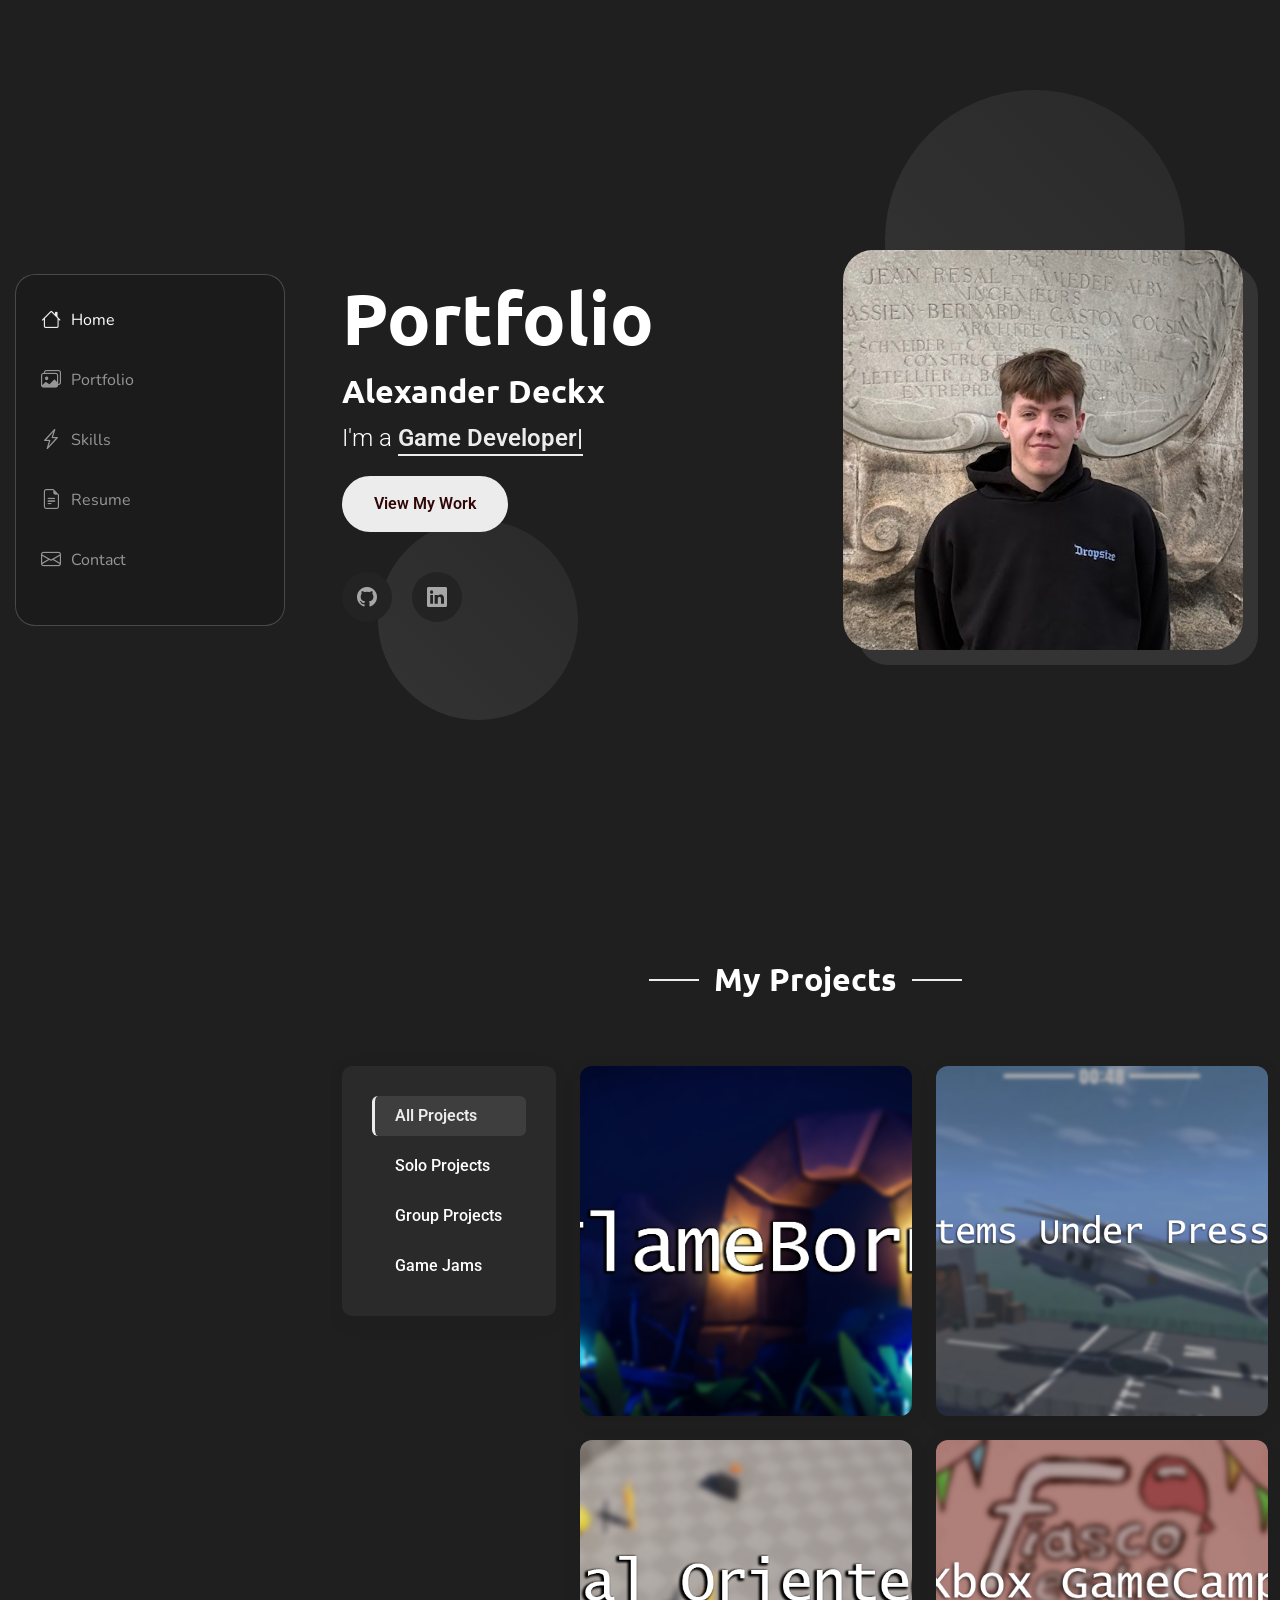
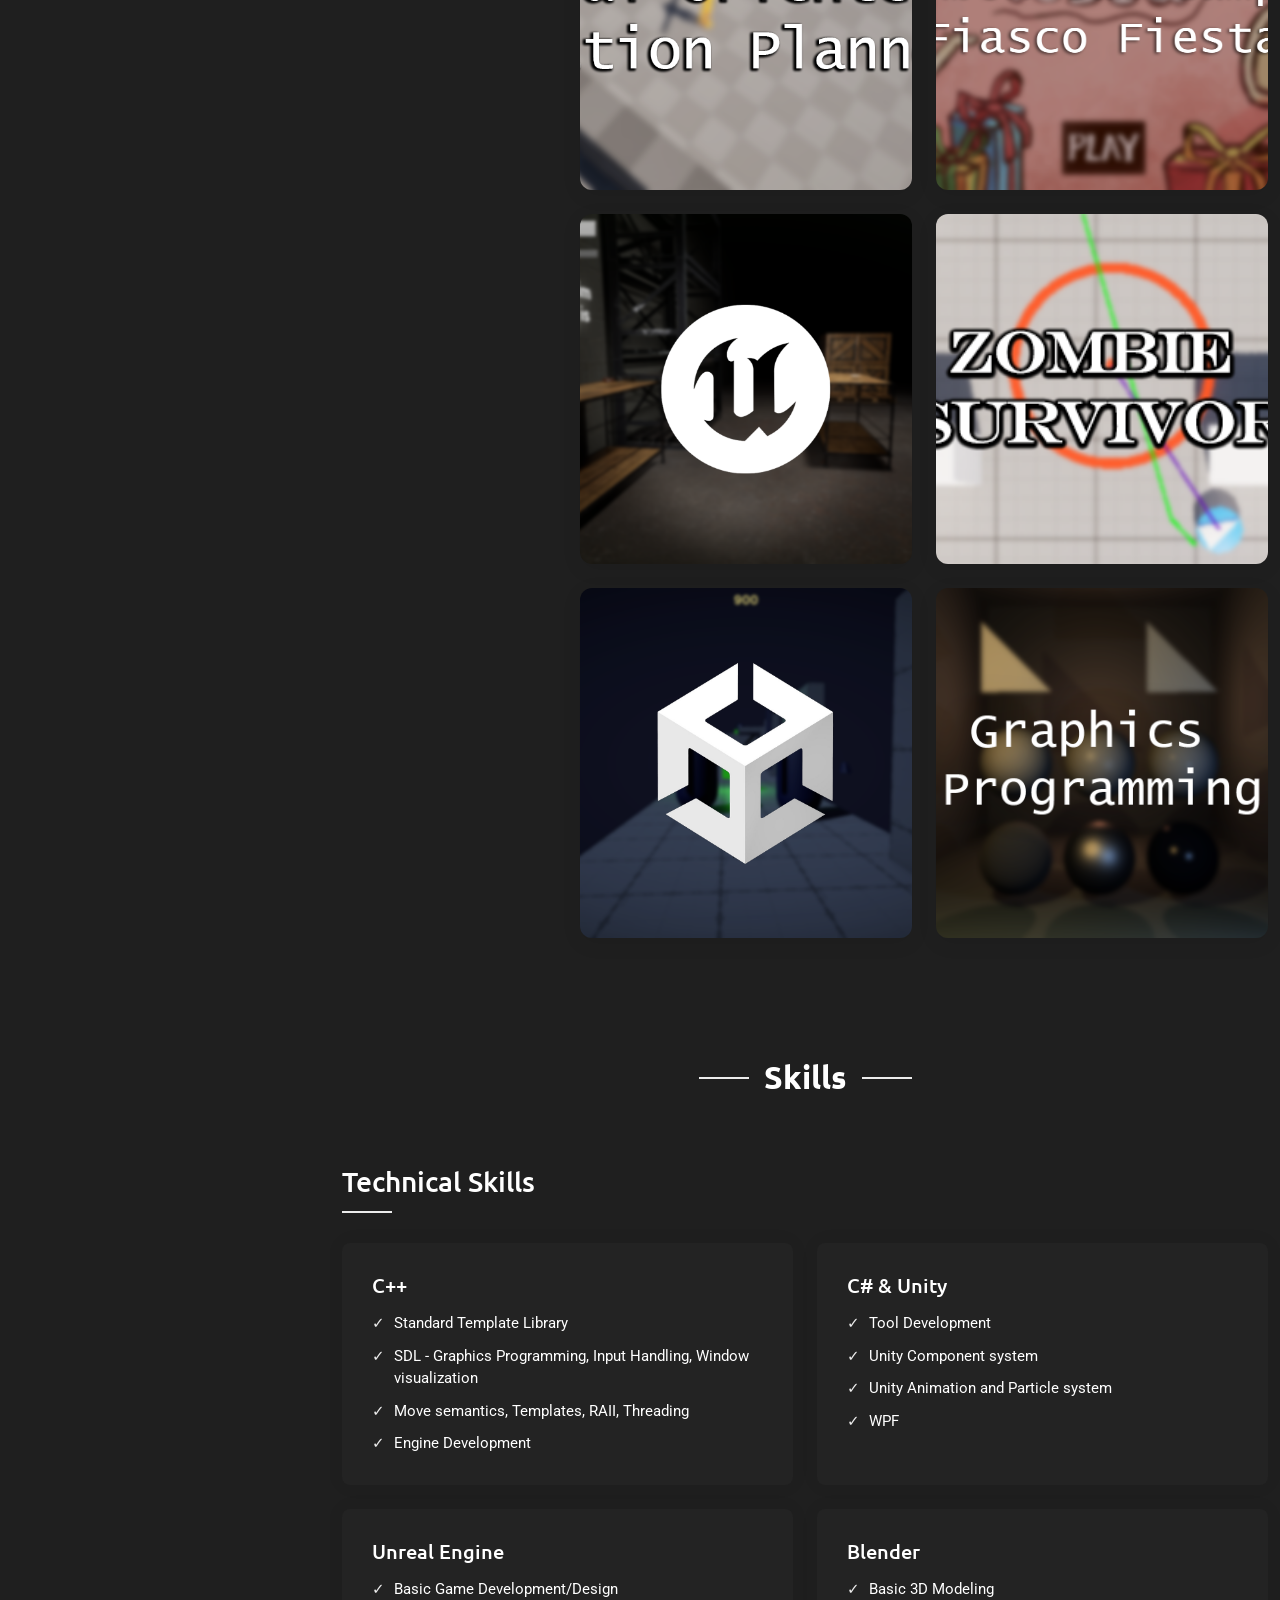
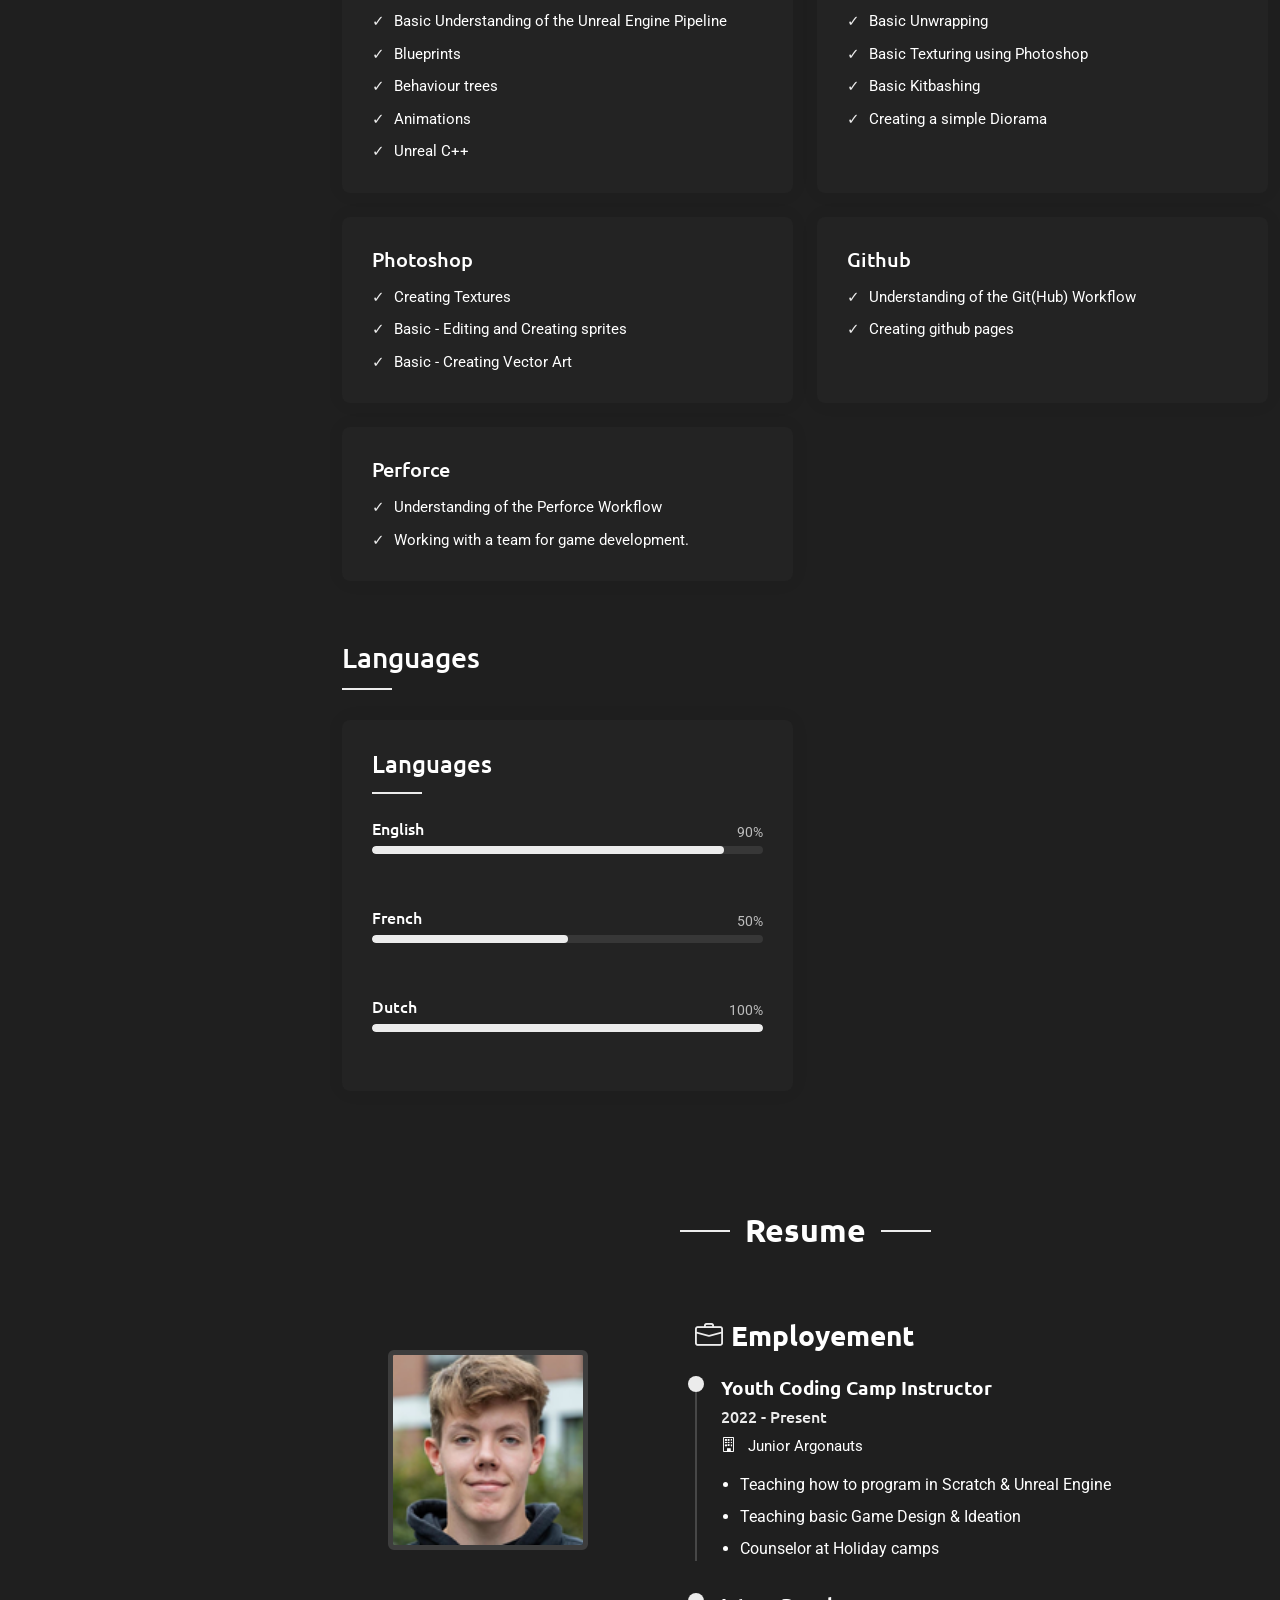
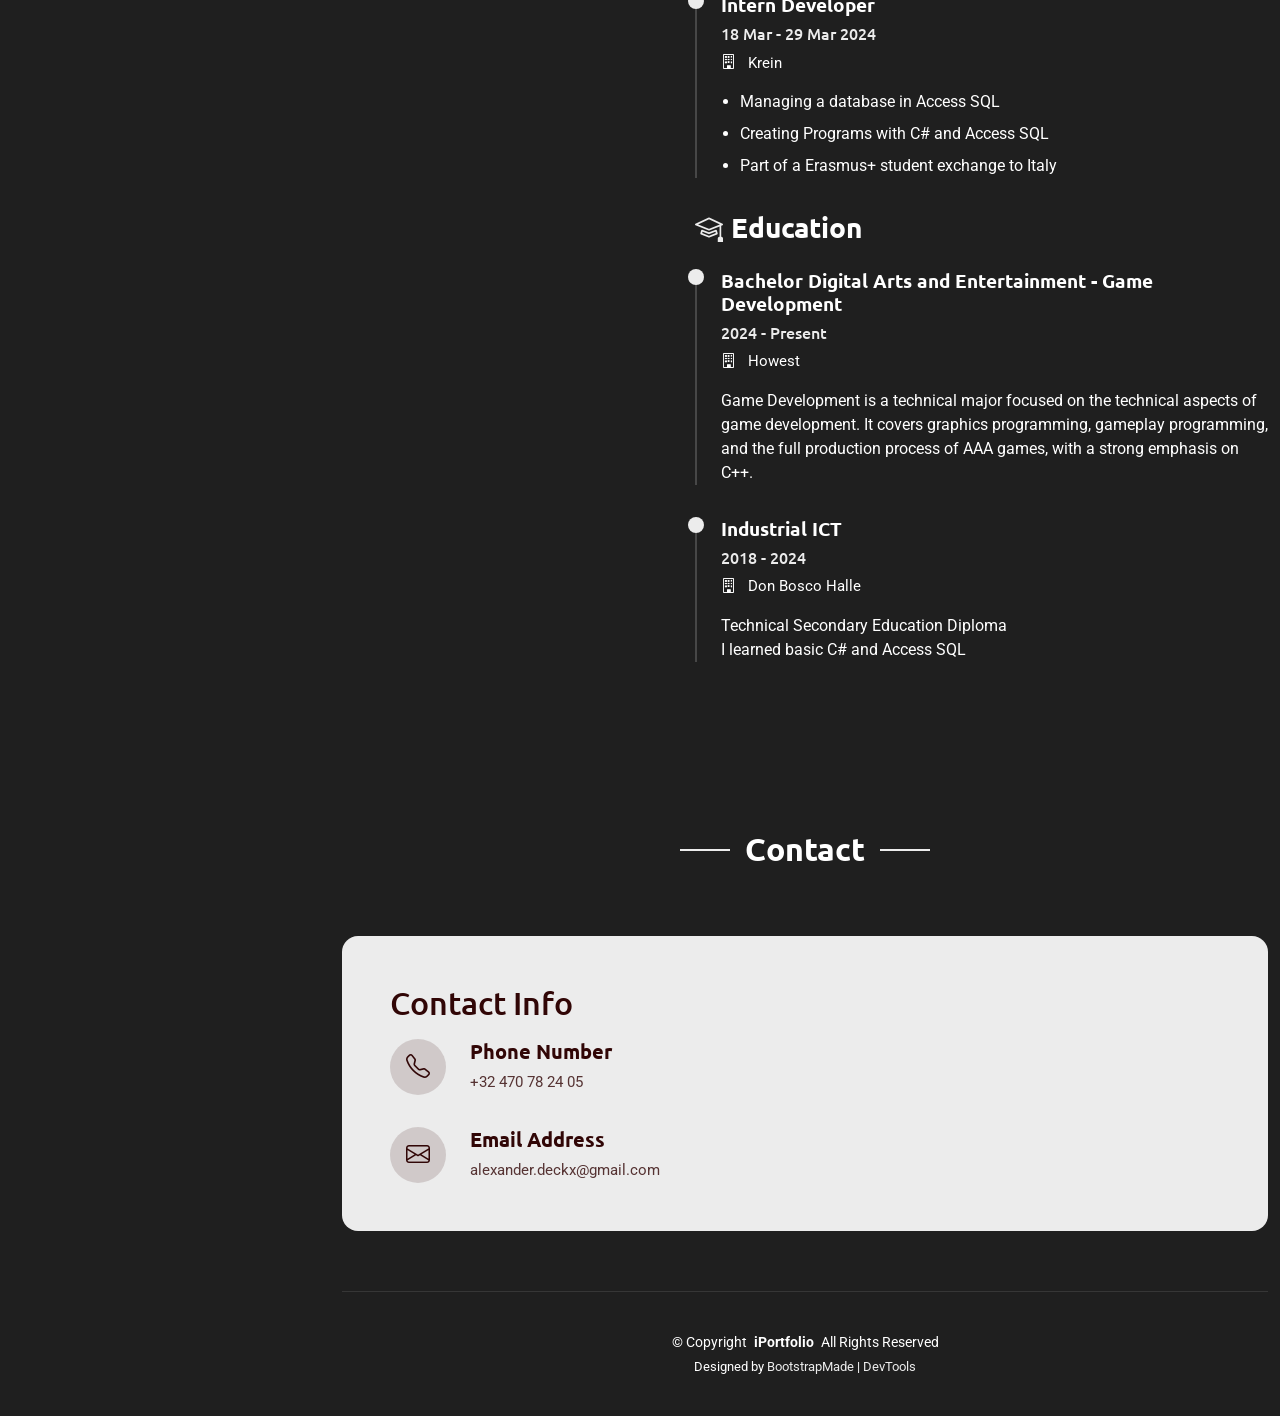
==== commit cffe38c9: "Changes" ====
--- a/index.html
+++ b/index.html
@@ -603,7 +603,7 @@
                 </div>
 
                 <div class="skill-tooltip">
-                  Fluent communication with strong written and spoken proficiency.
+                  Fluent communication.
                 </div>
 
               </div>      
@@ -615,17 +615,17 @@
 
                 <div class="d-flex justify-content-between align-items-center">
                   <h4>French</h4>
-                  <span class="skill-percentage">60%</span>
+                  <span class="skill-percentage">50%</span>
                 </div>
 
                 <div class="progress">
                   <div
                     class="progress-bar"
                     role="progressbar"
-                    aria-valuenow="60"
+                    aria-valuenow="50"
                     aria-valuemin="0"
                     aria-valuemax="100"
-                    style="width: 60%;">
+                    style="width: 50%;">
                   </div>
                 </div>
 
@@ -657,7 +657,7 @@
                 </div>
 
                 <div class="skill-tooltip">
-                  My Mother Language.
+                  My Native Language.
                 </div>
 
               </div>
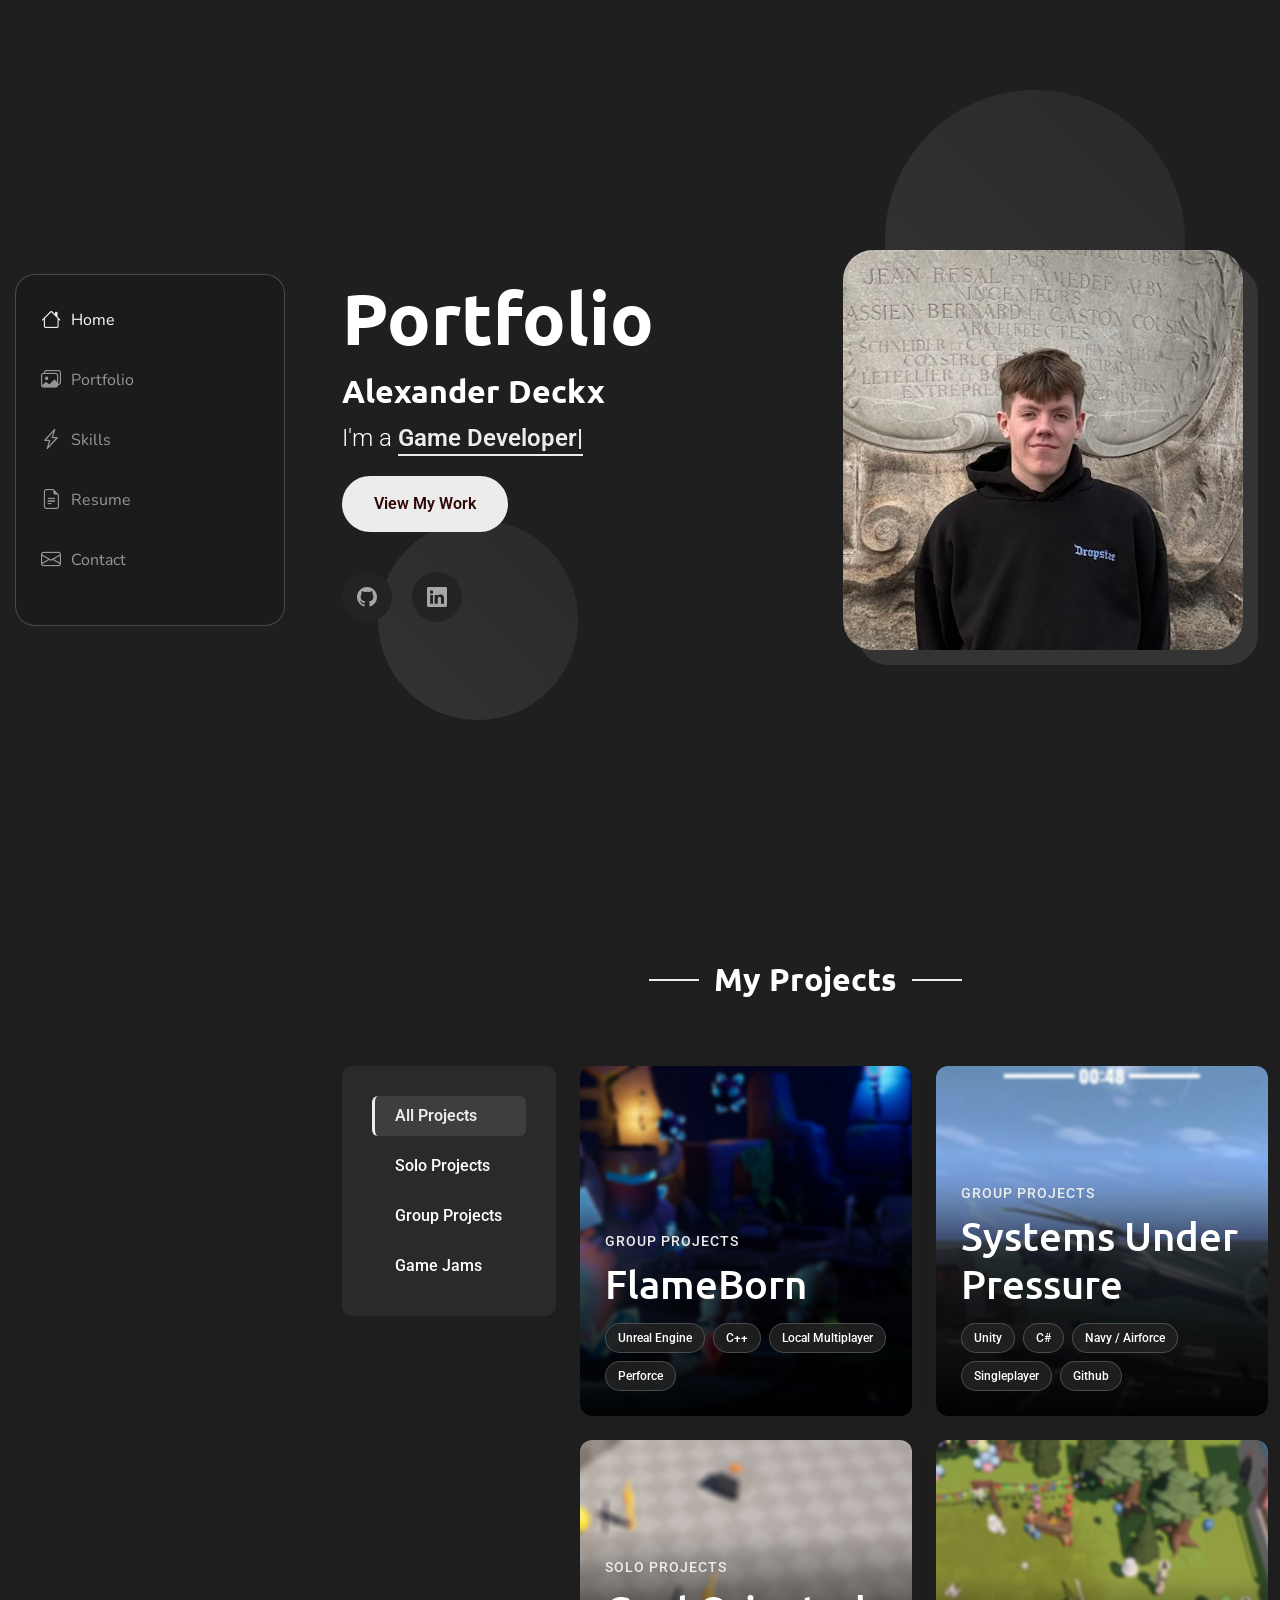
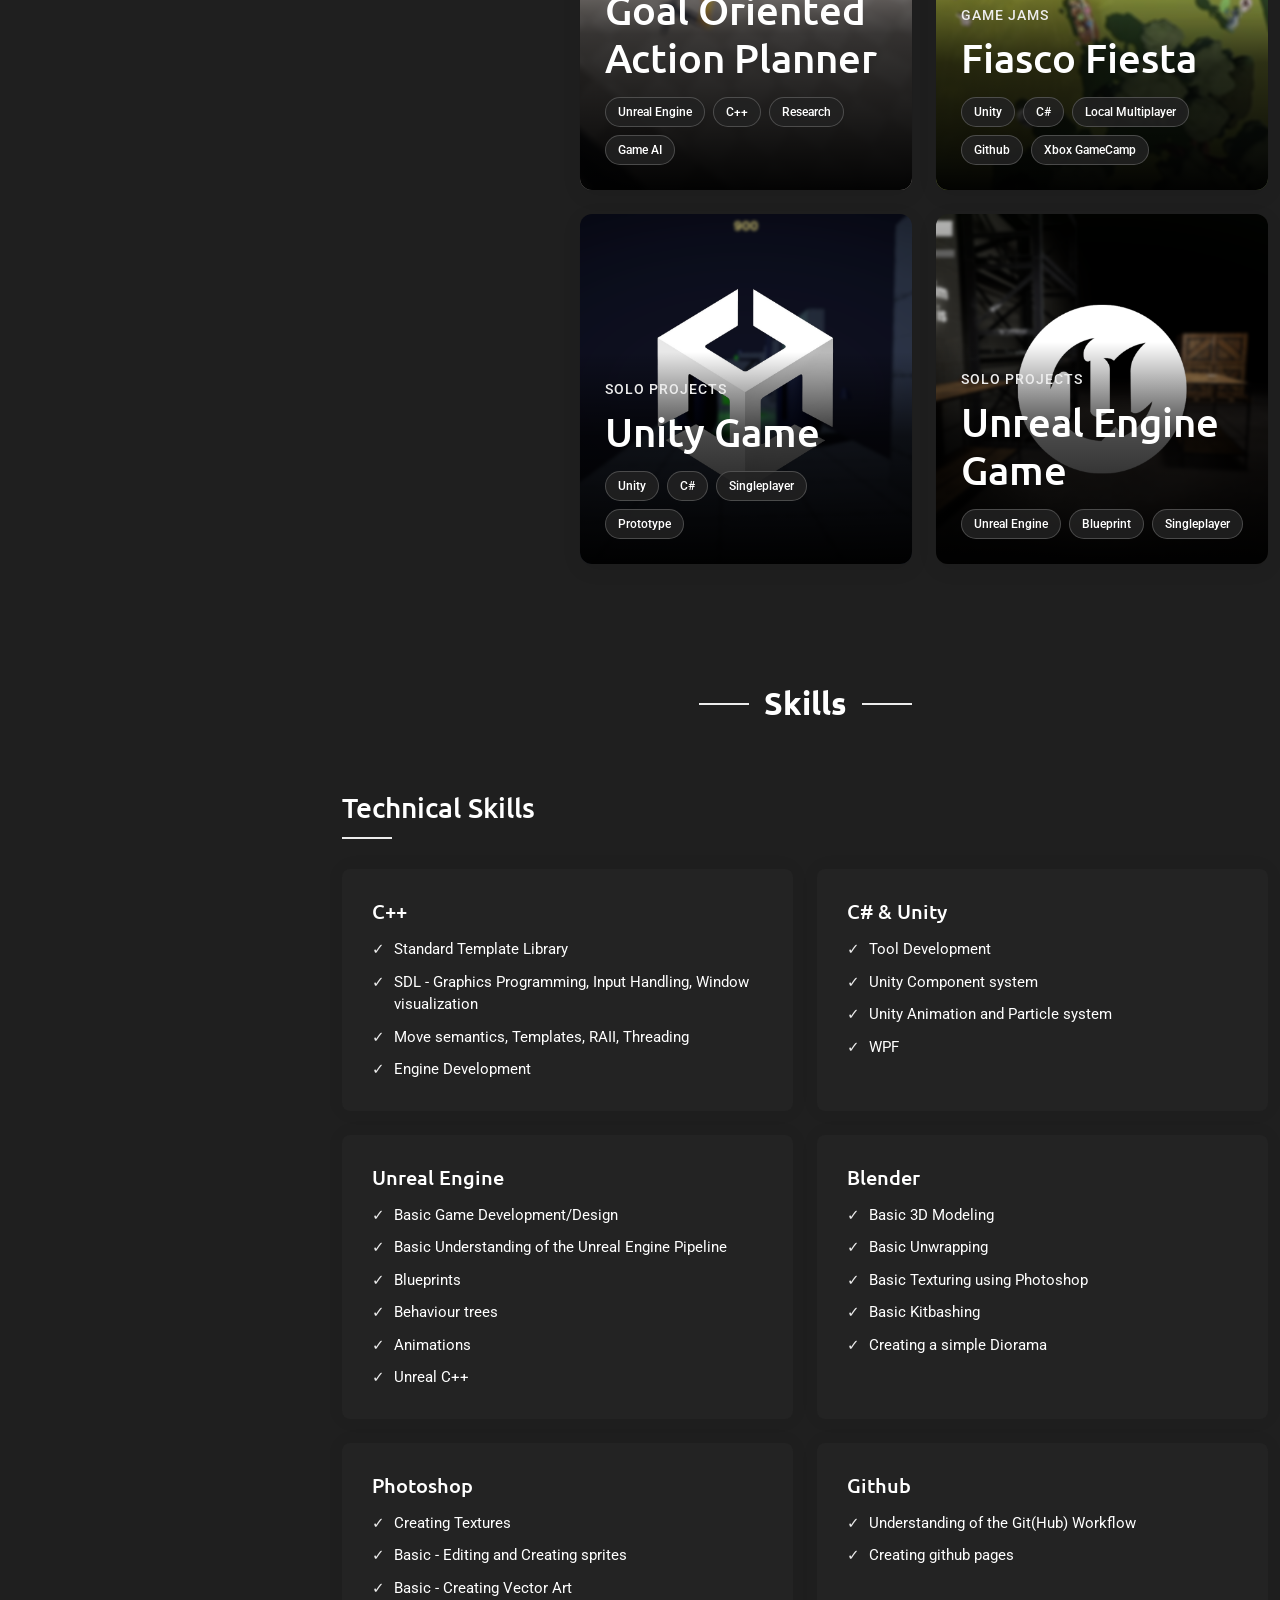
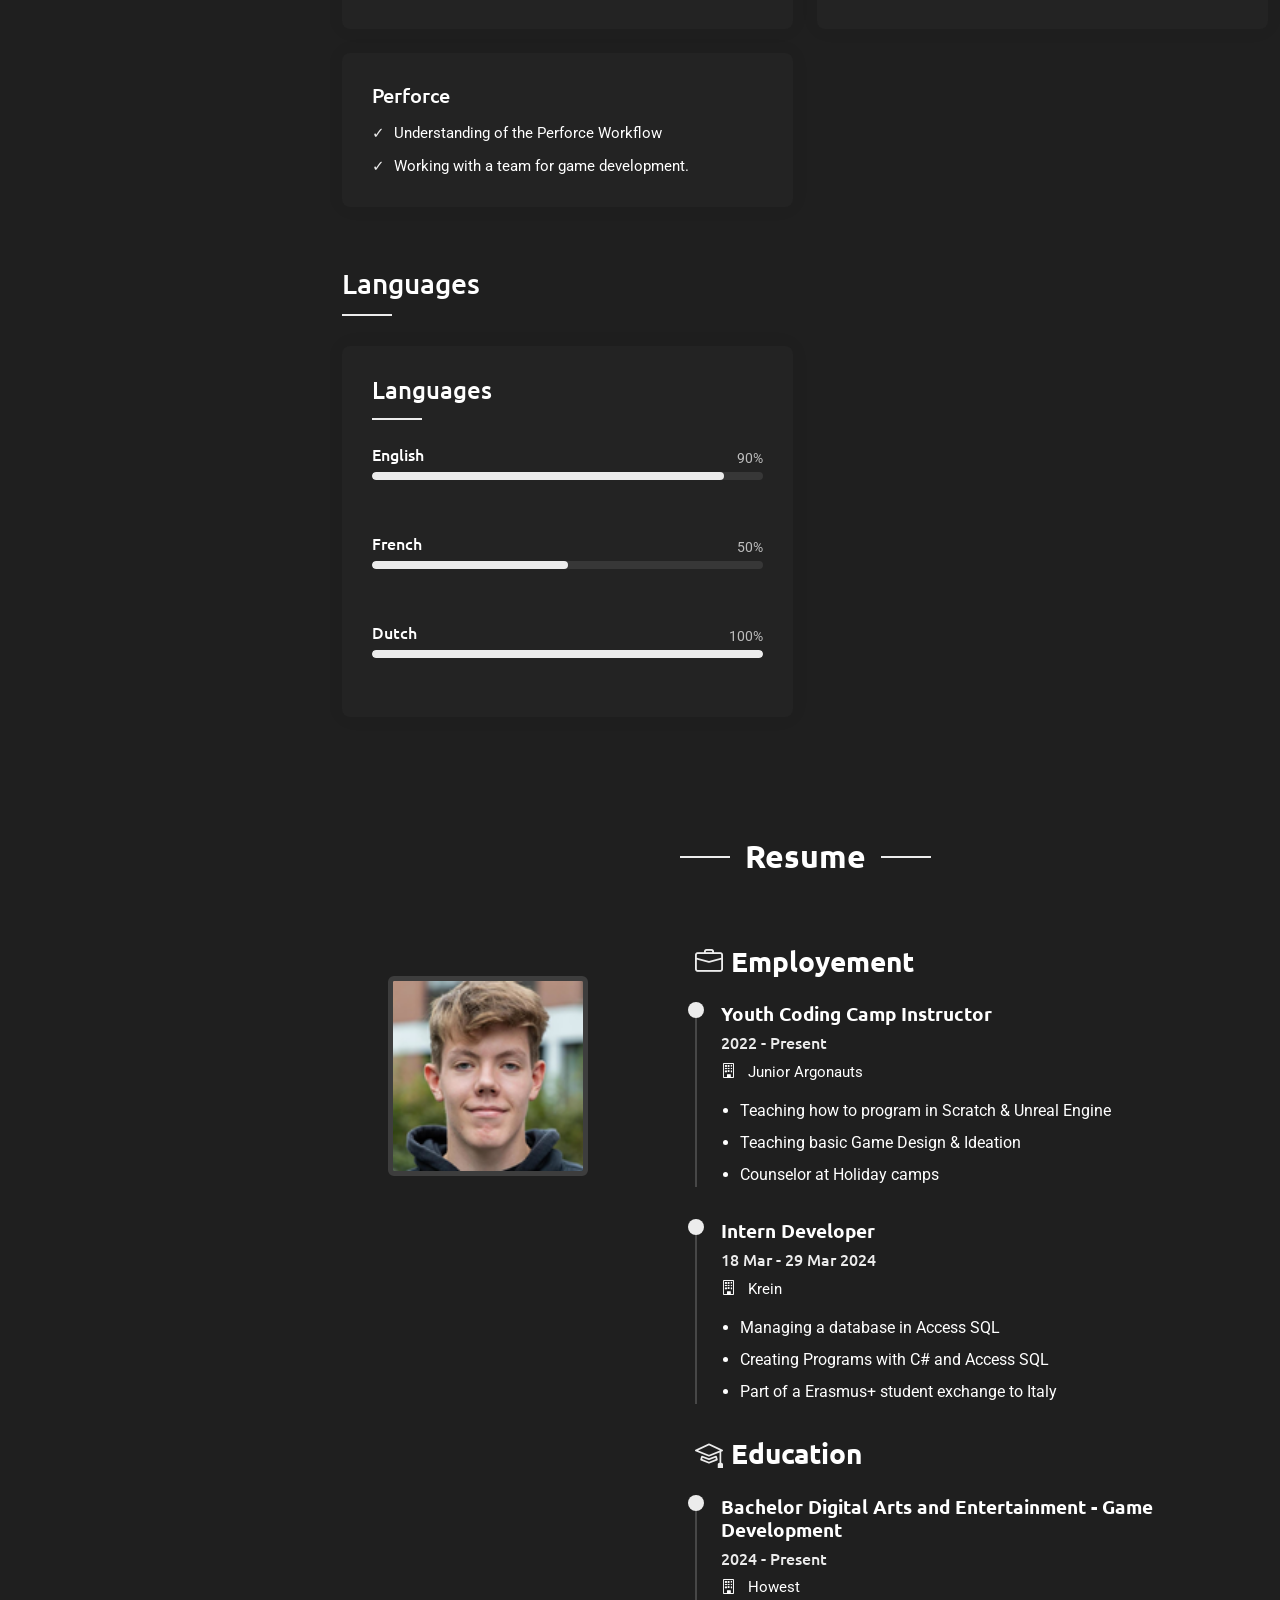
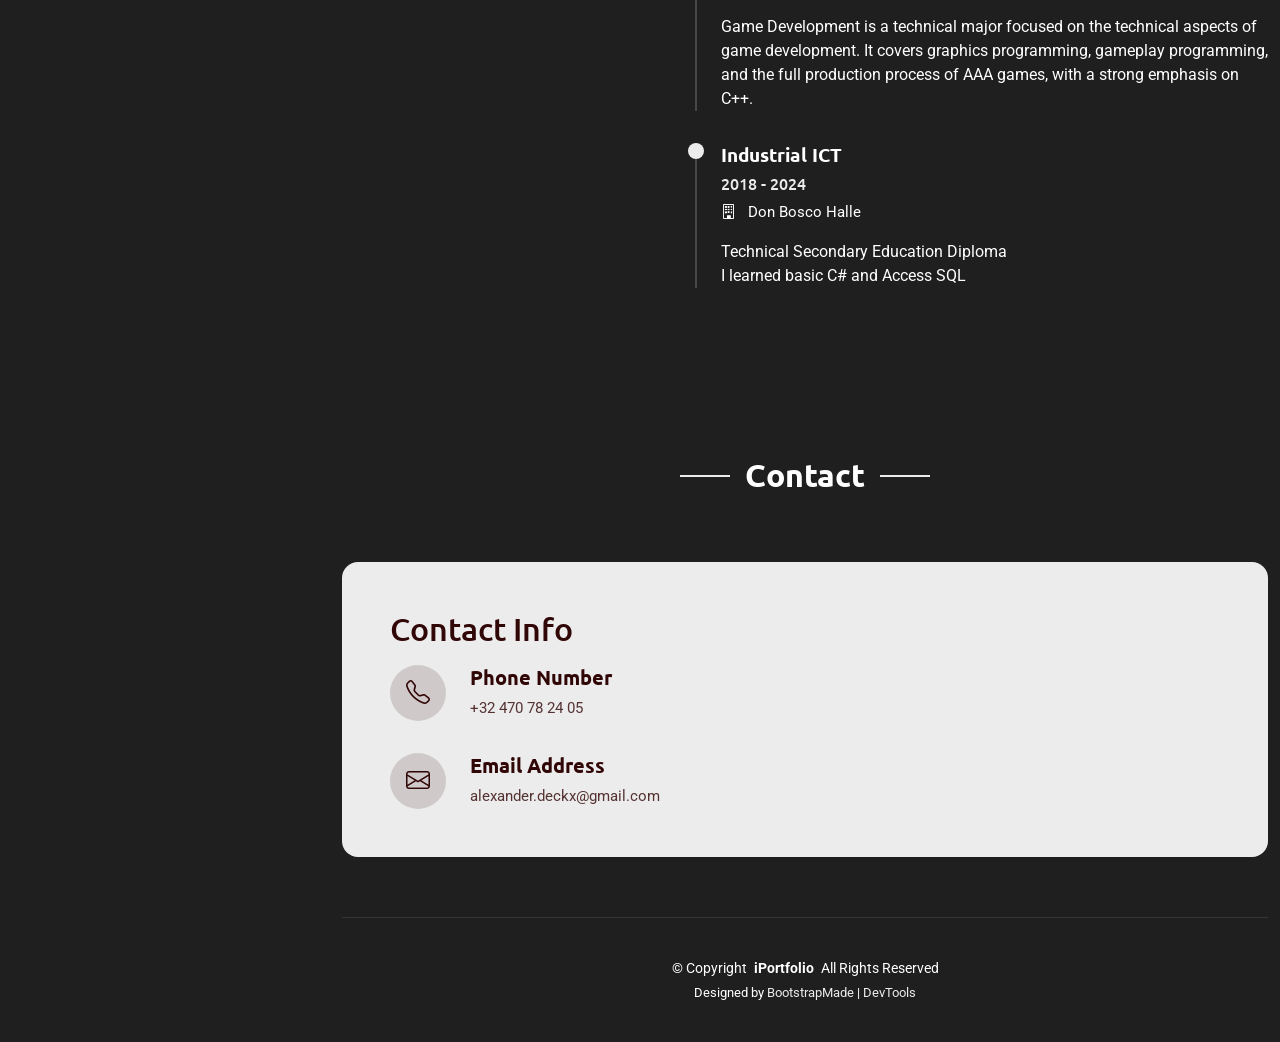
==== commit 108d7a19: "Applied Portfolio Feedback" ====
--- a/index.html
+++ b/index.html
@@ -230,6 +230,26 @@
                 </div><!-- End Portfolio Item -->
 
                 <div class="col-lg-6 col-md-6 portfolio-item isotope-item filter-soloprojects">
+                  <a href="portfolio-details-UG.html" class="text-decoration-none">
+                  <div class="portfolio-wrap">
+                    <img src="assets/img/portfolio/UG/front.png" class="img-fluid" alt="Portfolio Image" loading="lazy">
+                    <div class="portfolio-info">
+                      <div class="content">
+                        <span class="category">Solo Projects</span>
+                        <h1>Unity Game</h1>
+                      </div>
+                      <div class="portfolio-tags">
+                        <span class="tag">Unity</span>
+                        <span class="tag">C#</span>
+                        <span class="tag">Singleplayer</span>
+                        <span class="tag">Prototype</span>
+                      </div>
+                    </div>
+                  </div>
+                  </a>
+                </div><!-- End Portfolio Item -->
+
+                <div class="col-lg-6 col-md-6 portfolio-item isotope-item filter-soloprojects">
                   <a href="portfolio-details-UEG.html" class="text-decoration-none">
                   <div class="portfolio-wrap">
                     <img src="assets/img/portfolio/UEG/UEG-1.png" class="img-fluid" alt="Portfolio Image" loading="lazy">
@@ -248,7 +268,7 @@
                   </a>
                 </div><!-- End Portfolio Item -->
 
-                <div class="col-lg-6 col-md-6 portfolio-item isotope-item filter-soloprojects">
+                <!--<div class="col-lg-6 col-md-6 portfolio-item isotope-item filter-soloprojects">
                   <a href="portfolio-details-ZG.html" class="text-decoration-none">
                   <div class="portfolio-wrap">
                     <img src="assets/img/portfolio/ZG/front.png" class="img-fluid" alt="Portfolio Image" loading="lazy">
@@ -266,33 +286,13 @@
                     </div>
                   </div>
                   </a>
-                </div><!-- End Portfolio Item -->
-
-
-                
-
-                <div class="col-lg-6 col-md-6 portfolio-item isotope-item filter-soloprojects">
-                  <a href="portfolio-details-UG.html" class="text-decoration-none">
-                  <div class="portfolio-wrap">
-                    <img src="assets/img/portfolio/UG/front.png" class="img-fluid" alt="Portfolio Image" loading="lazy">
-                    <div class="portfolio-info">
-                      <div class="content">
-                        <span class="category">Solo Projects</span>
-                        <h1>Unity Game</h1>
-                      </div>
-                      <div class="portfolio-tags">
-                        <span class="tag">Unity</span>
-                        <span class="tag">C#</span>
-                        <span class="tag">Singleplayer</span>
-                        <span class="tag">Prototype</span>
-                      </div>
-                    </div>
-                  </div>
-                  </a>
-                </div><!-- End Portfolio Item -->
-
-
-                <div class="col-lg-6 col-md-6 portfolio-item isotope-item filter-soloprojects">
+                </div> End Portfolio Item -->
+
+
+            
+
+
+                <!-- <div class="col-lg-6 col-md-6 portfolio-item isotope-item filter-soloprojects">
                   <a href="portfolio-details-GP.html" class="text-decoration-none">
                   <div class="portfolio-wrap">
                     <img src="assets/img/portfolio/GP/front.png" class="img-fluid" alt="Portfolio Image" loading="lazy">
@@ -309,7 +309,7 @@
                     </div>
                   </div>
                   </a>
-                </div><!-- End Portfolio Item -->
+                </div> End Portfolio Item -->
                 
 
               </div><!-- End Portfolio Container -->
--- a/assets/css/main.css
+++ b/assets/css/main.css
@@ -1775,16 +1775,16 @@
   left: 0;
   right: 0;
   padding: 25px;
-  background: linear-gradient(to top, rgba(0, 0, 0, 0.8) 0%, rgba(0, 0, 0, 0.4) 60%, rgba(0, 0, 0, 0) 100%);
+  background: linear-gradient(to top, rgba(0, 0, 0, 0.98) 0%, rgba(0, 0, 0, 0.7) 60%, rgba(0, 0, 0, 0) 100%);
   z-index: 3;
-  transition: all 0.4s cubic-bezier(0.215, 0.61, 0.355, 1);
-  transform: translateY(20px);
-  opacity: 0;
+  transition: none;
+  transform: translateY(0);
+  opacity: 1;
 }
 
 .portfolio .portfolio-wrap .portfolio-info .content {
-  transition: all 0.4s cubic-bezier(0.215, 0.61, 0.355, 1);
-  transform: translateY(20px);
+  transition: none;
+  transform: translateY(0);
 }
 
 .portfolio .portfolio-wrap .portfolio-info .category {
@@ -1835,14 +1835,6 @@
   transform: scale(1.08);
 }
 
-.portfolio .portfolio-wrap:hover .portfolio-info {
-  transform: translateY(0);
-  opacity: 1;
-}
-
-.portfolio .portfolio-wrap:hover .portfolio-info .content {
-  transform: translateY(0);
-}
 
 
 .portfolio .portfolio-wrap .portfolio-info .portfolio-tags {
